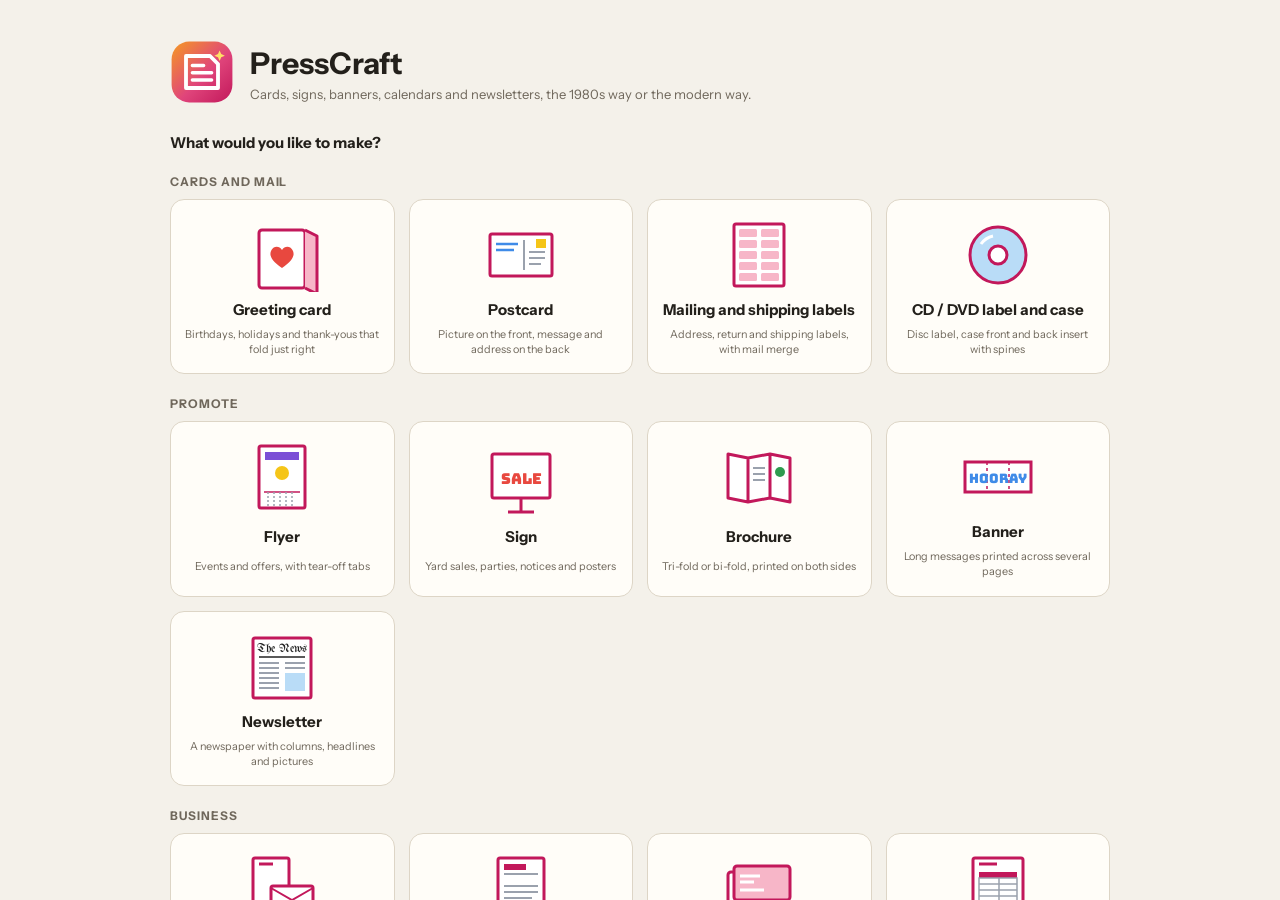
==== index.html @ 6897dd61 "Fonts: 112 bundled free fonts in groups and a More fonts browser for 1,600 more Co-Authored-By: Clau" ====
<!doctype html>
<html lang="en">
<head>
<meta charset="utf-8">
<meta name="viewport" content="width=device-width, initial-scale=1">
<title>PressCraft</title>
<link rel="stylesheet" href="fonts/fonts.css">
<link rel="stylesheet" href="css/presscraft.css">
</head>
<body>
<div class="app" id="app">
  <main class="work">
    <aside class="side left" id="left">
      <div class="tabs" role="tablist" aria-label="Side panel">
        <button class="tab" data-tab="pages" role="tab" aria-selected="true">Pages</button>
        <button class="tab" data-tab="art" role="tab">Pictures</button>
        <button class="tab" data-tab="borders" role="tab">Borders</button>
        <button class="tab" data-tab="magic" role="tab">Magic</button>
        <button class="tab" data-tab="dingbats" role="tab" title="Symbols you can colour and size like text">Dingbats</button>
      </div>
      <div class="tabbody" id="tab-pages"><div class="pages" id="pages"></div><div class="pages-tools" id="pages-tools"></div></div>
      <div class="tabbody" id="tab-art" hidden>
        <div class="libtools"><input class="input" id="art-search" type="search" placeholder="Search pictures" aria-label="Search pictures"><select class="input" id="art-cat" aria-label="Category"></select></div>
        <div class="grid" id="art-grid"></div>
        <p class="hint pad">Click a picture to put it on the page. All pictures are original PressCraft artwork.</p>
      </div>
      <div class="tabbody" id="tab-borders" hidden>
        <div class="grid borders" id="border-grid"></div>
        <p class="hint pad">Click a border to put it around the page (one border per page; click another to change it).</p>
      </div>
      <div class="tabbody" id="tab-dingbats" hidden>
        <div class="libtools"><select class="input" id="ding-cat" aria-label="Dingbat group"></select></div>
        <div class="grid ding" id="ding-grid"></div>
        <p class="hint pad">Click a symbol to put it on the page. It works like text: colour, size, gradient, shadow, outline and rotation.</p>
      </div>
      <div class="tabbody" id="tab-magic" hidden>
        <div class="magic-prev" id="magic-prev"></div>
        <div class="pad">
          <label class="field"><span>Pattern</span><select class="input" id="mg-style"></select></label>
          <label class="field"><span>Colours</span><select class="input" id="mg-pal"></select></label>
          <label class="field"><span>Mirror pieces: <b id="mg-sym-v"></b></span><input type="range" id="mg-sym" min="3" max="16" step="1" value="8"></label>
          <div class="row"><button class="btn outline" id="mg-shake" title="Make a new pattern">Shake it up</button><button class="btn primary" id="mg-add">Put on page</button></div>
          <p class="hint">Like Screen Magic: every shake makes a new pattern. Use it as a picture or a background.</p>
        </div>
      </div>
    </aside>

    <section class="desk" id="desk" aria-label="Design area">
      <div class="frame-wrap"><div class="sheet-frame" id="frame"><canvas id="c"></canvas></div><div class="cap" id="cap"></div></div>
    </section>

    <aside class="side right" id="props" aria-label="Properties"></aside>
  </main>
  <footer class="statusbar" id="status"></footer>
</div>

<!-- Start screen: what would you like to make? -->
<div class="start" id="start" hidden>
  <div class="start-in">
    <div class="start-head"><div class="start-logo" id="start-logo"></div><div><h1>PressCraft</h1><p>Cards, signs, banners, calendars and newsletters, the 1980s way or the modern way.</p></div></div>
    <h2>What would you like to make?</h2>
    <div class="kinds" id="kinds"></div>
    <div class="start-foot"><button class="btn outline" id="start-open">Open a saved project…</button><button class="btn" id="start-resume" hidden>Back to my last project</button></div>
  </div>
</div>

<!-- Set-up for a new project -->
<div class="backdrop" id="setup" hidden>
  <div class="dialog" role="dialog" aria-modal="true" aria-labelledby="setup-title">
    <h2 id="setup-title">New project</h2>
    <div class="dialog-body" id="setup-body"></div>
    <div class="dialog-actions"><button class="btn" id="setup-cancel">Back</button><button class="btn primary" id="setup-go">Create</button></div>
  </div>
</div>

<!-- Print and export -->
<div class="backdrop" id="printdlg" hidden>
  <div class="dialog wide" role="dialog" aria-modal="true" aria-labelledby="print-title">
    <h2 id="print-title">Print and export</h2>
    <div class="print-grid">
      <div class="print-prev" id="print-prev"></div>
      <div class="print-opts">
        <label class="field"><span>Print quality</span><select class="input" id="pq"></select></label>
        <p class="hint" id="pq-tip"></p>
        <label class="field"><span>Paper or media</span><select class="input" id="pm"></select></label>
        <p class="hint" id="pm-tip"></p>
        <label class="check" title="Adds a fine dither where colours change smoothly, so gradients print and save without bands. Flat colours stay exact."><input type="checkbox" id="px-smooth" checked> Smooth gradients (no colour bands)</label>
        <h3>Save as a file</h3>
        <label class="field"><span>What to save</span><select class="input" id="px-what"></select></label>
        <div class="row"><button class="btn outline px-btn" id="px-pdf" title="One PDF with every sheet">PDF</button><button class="btn outline px-btn" id="px-png" title="PNG pictures (a .zip when there are several)">PNG</button></div>
        <div class="row"><button class="btn outline px-btn" id="px-jpg" title="JPEG pictures (a .zip when there are several)">JPEG</button><button class="btn outline px-btn" id="px-svg" title="SVG vector files for drawing programs">SVG</button></div>
        <p class="hint">Pictures use the print quality above. Open them in other programs, or use <b>Bring in pictures</b> to add pictures from your computer.</p>
      </div>
    </div>
    <p class="hint" id="print-note"></p>
    <div class="dialog-actions"><button class="btn" id="print-cancel">Close</button><button class="btn primary" id="print-go">Print</button></div>
  </div>
</div>

<!-- Messages and help -->
<div class="backdrop" id="info" hidden>
  <div class="dialog wide" role="dialog" aria-modal="true" aria-labelledby="info-title">
    <h2 id="info-title"></h2>
    <div class="help" id="info-body"></div>
    <div class="dialog-actions"><button class="btn primary" id="info-close">Close</button></div>
  </div>
</div>
<div class="backdrop" id="ask" hidden>
  <div class="dialog" role="alertdialog" aria-modal="true" aria-labelledby="ask-title">
    <h2 id="ask-title"></h2><p id="ask-body"></p>
    <div class="dialog-actions"><button class="btn" id="ask-no">Cancel</button><button class="btn primary" id="ask-yes">OK</button></div>
  </div>
</div>

<div class="toast" id="toast" hidden></div>
<input type="file" id="open-input" accept=".json,.presscraft,application/json" hidden>
<input type="file" id="image-input" accept="image/*" multiple hidden>
<div id="print-area"></div>

<script src="lib/fabric.min.js"></script>
<script src="js/craft-titlebar.js"></script>
<script src="js/art.js"></script>
<script src="fonts/fonts-list.js"></script>
<script src="js/craft-fonts.js"></script>
<script src="js/core.js"></script>
<script src="js/output.js"></script>
<script src="js/ui.js"></script>
<script src="js/range-type.js"></script>
</body>
</html>
---- fonts/fonts.css ----
/* Inter 400 italic latin-ext */
@font-face {
  font-family: 'Inter';
  font-style: italic;
  font-weight: 400;
  font-display: swap;
  src: url(Inter-400-italic-latin-ext.woff2) format('woff2');
  unicode-range: U+0100-02BA, U+02BD-02C5, U+02C7-02CC, U+02CE-02D7, U+02DD-02FF, U+0304, U+0308, U+0329, U+1D00-1DBF, U+1E00-1E9F, U+1EF2-1EFF, U+2020, U+20A0-20AB, U+20AD-20C4, U+2113, U+2C60-2C7F, U+A720-A7FF;
}
/* Inter 400 italic latin */
@font-face {
  font-family: 'Inter';
  font-style: italic;
  font-weight: 400;
  font-display: swap;
  src: url(Inter-400-italic-latin.woff2) format('woff2');
  unicode-range: U+0000-00FF, U+0131, U+0152-0153, U+02BB-02BC, U+02C6, U+02DA, U+02DC, U+0304, U+0308, U+0329, U+2000-206F, U+20AC, U+2122, U+2191, U+2193, U+2212, U+2215, U+FEFF, U+FFFD;
}
/* Inter 400 normal latin-ext */
@font-face {
  font-family: 'Inter';
  font-style: normal;
  font-weight: 400;
  font-display: swap;
  src: url(Inter-400-latin-ext.woff2) format('woff2');
  unicode-range: U+0100-02BA, U+02BD-02C5, U+02C7-02CC, U+02CE-02D7, U+02DD-02FF, U+0304, U+0308, U+0329, U+1D00-1DBF, U+1E00-1E9F, U+1EF2-1EFF, U+2020, U+20A0-20AB, U+20AD-20C4, U+2113, U+2C60-2C7F, U+A720-A7FF;
}
/* Inter 400 normal latin */
@font-face {
  font-family: 'Inter';
  font-style: normal;
  font-weight: 400;
  font-display: swap;
  src: url(Inter-400-latin.woff2) format('woff2');
  unicode-range: U+0000-00FF, U+0131, U+0152-0153, U+02BB-02BC, U+02C6, U+02DA, U+02DC, U+0304, U+0308, U+0329, U+2000-206F, U+20AC, U+2122, U+2191, U+2193, U+2212, U+2215, U+FEFF, U+FFFD;
}
/* Inter 700 normal latin-ext */
@font-face {
  font-family: 'Inter';
  font-style: normal;
  font-weight: 700;
  font-display: swap;
  src: url(Inter-400-latin-ext.woff2) format('woff2');
  unicode-range: U+0100-02BA, U+02BD-02C5, U+02C7-02CC, U+02CE-02D7, U+02DD-02FF, U+0304, U+0308, U+0329, U+1D00-1DBF, U+1E00-1E9F, U+1EF2-1EFF, U+2020, U+20A0-20AB, U+20AD-20C4, U+2113, U+2C60-2C7F, U+A720-A7FF;
}
/* Inter 700 normal latin */
@font-face {
  font-family: 'Inter';
  font-style: normal;
  font-weight: 700;
  font-display: swap;
  src: url(Inter-400-latin.woff2) format('woff2');
  unicode-range: U+0000-00FF, U+0131, U+0152-0153, U+02BB-02BC, U+02C6, U+02DA, U+02DC, U+0304, U+0308, U+0329, U+2000-206F, U+20AC, U+2122, U+2191, U+2193, U+2212, U+2215, U+FEFF, U+FFFD;
}
/* Roboto 400 italic latin-ext */
@font-face {
  font-family: 'Roboto';
  font-style: italic;
  font-weight: 400;
  font-stretch: 100%;
  font-display: swap;
  src: url(Roboto-400-italic-latin-ext.woff2) format('woff2');
  unicode-range: U+0100-02BA, U+02BD-02C5, U+02C7-02CC, U+02CE-02D7, U+02DD-02FF, U+0304, U+0308, U+0329, U+1D00-1DBF, U+1E00-1E9F, U+1EF2-1EFF, U+2020, U+20A0-20AB, U+20AD-20C4, U+2113, U+2C60-2C7F, U+A720-A7FF;
}
/* Roboto 400 italic latin */
@font-face {
  font-family: 'Roboto';
  font-style: italic;
  font-weight: 400;
  font-stretch: 100%;
  font-display: swap;
  src: url(Roboto-400-italic-latin.woff2) format('woff2');
  unicode-range: U+0000-00FF, U+0131, U+0152-0153, U+02BB-02BC, U+02C6, U+02DA, U+02DC, U+0304, U+0308, U+0329, U+2000-206F, U+20AC, U+2122, U+2191, U+2193, U+2212, U+2215, U+FEFF, U+FFFD;
}
/* Roboto 400 normal latin-ext */
@font-face {
  font-family: 'Roboto';
  font-style: normal;
  font-weight: 400;
  font-stretch: 100%;
  font-display: swap;
  src: url(Roboto-400-latin-ext.woff2) format('woff2');
  unicode-range: U+0100-02BA, U+02BD-02C5, U+02C7-02CC, U+02CE-02D7, U+02DD-02FF, U+0304, U+0308, U+0329, U+1D00-1DBF, U+1E00-1E9F, U+1EF2-1EFF, U+2020, U+20A0-20AB, U+20AD-20C4, U+2113, U+2C60-2C7F, U+A720-A7FF;
}
/* Roboto 400 normal latin */
@font-face {
  font-family: 'Roboto';
  font-style: normal;
  font-weight: 400;
  font-stretch: 100%;
  font-display: swap;
  src: url(Roboto-400-latin.woff2) format('woff2');
  unicode-range: U+0000-00FF, U+0131, U+0152-0153, U+02BB-02BC, U+02C6, U+02DA, U+02DC, U+0304, U+0308, U+0329, U+2000-206F, U+20AC, U+2122, U+2191, U+2193, U+2212, U+2215, U+FEFF, U+FFFD;
}
/* Roboto 700 normal latin-ext */
@font-face {
  font-family: 'Roboto';
  font-style: normal;
  font-weight: 700;
  font-stretch: 100%;
  font-display: swap;
  src: url(Roboto-400-latin-ext.woff2) format('woff2');
  unicode-range: U+0100-02BA, U+02BD-02C5, U+02C7-02CC, U+02CE-02D7, U+02DD-02FF, U+0304, U+0308, U+0329, U+1D00-1DBF, U+1E00-1E9F, U+1EF2-1EFF, U+2020, U+20A0-20AB, U+20AD-20C4, U+2113, U+2C60-2C7F, U+A720-A7FF;
}
/* Roboto 700 normal latin */
@font-face {
  font-family: 'Roboto';
  font-style: normal;
  font-weight: 700;
  font-stretch: 100%;
  font-display: swap;
  src: url(Roboto-400-latin.woff2) format('woff2');
  unicode-range: U+0000-00FF, U+0131, U+0152-0153, U+02BB-02BC, U+02C6, U+02DA, U+02DC, U+0304, U+0308, U+0329, U+2000-206F, U+20AC, U+2122, U+2191, U+2193, U+2212, U+2215, U+FEFF, U+FFFD;
}
/* Open Sans 400 italic latin-ext */
@font-face {
  font-family: 'Open Sans';
  font-style: italic;
  font-weight: 400;
  font-stretch: 100%;
  font-display: swap;
  src: url(OpenSans-400-italic-latin-ext.woff2) format('woff2');
  unicode-range: U+0100-02BA, U+02BD-02C5, U+02C7-02CC, U+02CE-02D7, U+02DD-02FF, U+0304, U+0308, U+0329, U+1D00-1DBF, U+1E00-1E9F, U+1EF2-1EFF, U+2020, U+20A0-20AB, U+20AD-20C4, U+2113, U+2C60-2C7F, U+A720-A7FF;
}
/* Open Sans 400 italic latin */
@font-face {
  font-family: 'Open Sans';
  font-style: italic;
  font-weight: 400;
  font-stretch: 100%;
  font-display: swap;
  src: url(OpenSans-400-italic-latin.woff2) format('woff2');
  unicode-range: U+0000-00FF, U+0131, U+0152-0153, U+02BB-02BC, U+02C6, U+02DA, U+02DC, U+0304, U+0308, U+0329, U+2000-206F, U+20AC, U+2122, U+2191, U+2193, U+2212, U+2215, U+FEFF, U+FFFD;
}
/* Open Sans 400 normal latin-ext */
@font-face {
  font-family: 'Open Sans';
  font-style: normal;
  font-weight: 400;
  font-stretch: 100%;
  font-display: swap;
  src: url(OpenSans-400-latin-ext.woff2) format('woff2');
  unicode-range: U+0100-02BA, U+02BD-02C5, U+02C7-02CC, U+02CE-02D7, U+02DD-02FF, U+0304, U+0308, U+0329, U+1D00-1DBF, U+1E00-1E9F, U+1EF2-1EFF, U+2020, U+20A0-20AB, U+20AD-20C4, U+2113, U+2C60-2C7F, U+A720-A7FF;
}
/* Open Sans 400 normal latin */
@font-face {
  font-family: 'Open Sans';
  font-style: normal;
  font-weight: 400;
  font-stretch: 100%;
  font-display: swap;
  src: url(OpenSans-400-latin.woff2) format('woff2');
  unicode-range: U+0000-00FF, U+0131, U+0152-0153, U+02BB-02BC, U+02C6, U+02DA, U+02DC, U+0304, U+0308, U+0329, U+2000-206F, U+20AC, U+2122, U+2191, U+2193, U+2212, U+2215, U+FEFF, U+FFFD;
}
/* Open Sans 700 normal latin-ext */
@font-face {
  font-family: 'Open Sans';
  font-style: normal;
  font-weight: 700;
  font-stretch: 100%;
  font-display: swap;
  src: url(OpenSans-400-latin-ext.woff2) format('woff2');
  unicode-range: U+0100-02BA, U+02BD-02C5, U+02C7-02CC, U+02CE-02D7, U+02DD-02FF, U+0304, U+0308, U+0329, U+1D00-1DBF, U+1E00-1E9F, U+1EF2-1EFF, U+2020, U+20A0-20AB, U+20AD-20C4, U+2113, U+2C60-2C7F, U+A720-A7FF;
}
/* Open Sans 700 normal latin */
@font-face {
  font-family: 'Open Sans';
  font-style: normal;
  font-weight: 700;
  font-stretch: 100%;
  font-display: swap;
  src: url(OpenSans-400-latin.woff2) format('woff2');
  unicode-range: U+0000-00FF, U+0131, U+0152-0153, U+02BB-02BC, U+02C6, U+02DA, U+02DC, U+0304, U+0308, U+0329, U+2000-206F, U+20AC, U+2122, U+2191, U+2193, U+2212, U+2215, U+FEFF, U+FFFD;
}
/* Montserrat 400 italic latin-ext */
@font-face {
  font-family: 'Montserrat';
  font-style: italic;
  font-weight: 400;
  font-display: swap;
  src: url(Montserrat-400-italic-latin-ext.woff2) format('woff2');
  unicode-range: U+0100-02BA, U+02BD-02C5, U+02C7-02CC, U+02CE-02D7, U+02DD-02FF, U+0304, U+0308, U+0329, U+1D00-1DBF, U+1E00-1E9F, U+1EF2-1EFF, U+2020, U+20A0-20AB, U+20AD-20C4, U+2113, U+2C60-2C7F, U+A720-A7FF;
}
/* Montserrat 400 italic latin */
@font-face {
  font-family: 'Montserrat';
  font-style: italic;
  font-weight: 400;
  font-display: swap;
  src: url(Montserrat-400-italic-latin.woff2) format('woff2');
  unicode-range: U+0000-00FF, U+0131, U+0152-0153, U+02BB-02BC, U+02C6, U+02DA, U+02DC, U+0304, U+0308, U+0329, U+2000-206F, U+20AC, U+2122, U+2191, U+2193, U+2212, U+2215, U+FEFF, U+FFFD;
}
/* Montserrat 400 normal latin-ext */
@font-face {
  font-family: 'Montserrat';
  font-style: normal;
  font-weight: 400;
  font-display: swap;
  src: url(Montserrat-400-latin-ext.woff2) format('woff2');
  unicode-range: U+0100-02BA, U+02BD-02C5, U+02C7-02CC, U+02CE-02D7, U+02DD-02FF, U+0304, U+0308, U+0329, U+1D00-1DBF, U+1E00-1E9F, U+1EF2-1EFF, U+2020, U+20A0-20AB, U+20AD-20C4, U+2113, U+2C60-2C7F, U+A720-A7FF;
}
/* Montserrat 400 normal latin */
@font-face {
  font-family: 'Montserrat';
  font-style: normal;
  font-weight: 400;
  font-display: swap;
  src: url(Montserrat-400-latin.woff2) format('woff2');
  unicode-range: U+0000-00FF, U+0131, U+0152-0153, U+02BB-02BC, U+02C6, U+02DA, U+02DC, U+0304, U+0308, U+0329, U+2000-206F, U+20AC, U+2122, U+2191, U+2193, U+2212, U+2215, U+FEFF, U+FFFD;
}
/* Montserrat 700 normal latin-ext */
@font-face {
  font-family: 'Montserrat';
  font-style: normal;
  font-weight: 700;
  font-display: swap;
  src: url(Montserrat-400-latin-ext.woff2) format('woff2');
  unicode-range: U+0100-02BA, U+02BD-02C5, U+02C7-02CC, U+02CE-02D7, U+02DD-02FF, U+0304, U+0308, U+0329, U+1D00-1DBF, U+1E00-1E9F, U+1EF2-1EFF, U+2020, U+20A0-20AB, U+20AD-20C4, U+2113, U+2C60-2C7F, U+A720-A7FF;
}
/* Montserrat 700 normal latin */
@font-face {
  font-family: 'Montserrat';
  font-style: normal;
  font-weight: 700;
  font-display: swap;
  src: url(Montserrat-400-latin.woff2) format('woff2');
  unicode-range: U+0000-00FF, U+0131, U+0152-0153, U+02BB-02BC, U+02C6, U+02DA, U+02DC, U+0304, U+0308, U+0329, U+2000-206F, U+20AC, U+2122, U+2191, U+2193, U+2212, U+2215, U+FEFF, U+FFFD;
}
/* Lato 400 italic latin-ext */
@font-face {
  font-family: 'Lato';
  font-style: italic;
  font-weight: 400;
  font-display: swap;
  src: url(Lato-400-italic-latin-ext.woff2) format('woff2');
  unicode-range: U+0100-02BA, U+02BD-02C5, U+02C7-02CC, U+02CE-02D7, U+02DD-02FF, U+0304, U+0308, U+0329, U+1D00-1DBF, U+1E00-1E9F, U+1EF2-1EFF, U+2020, U+20A0-20AB, U+20AD-20C4, U+2113, U+2C60-2C7F, U+A720-A7FF;
}
/* Lato 400 italic latin */
@font-face {
  font-family: 'Lato';
  font-style: italic;
  font-weight: 400;
  font-display: swap;
  src: url(Lato-400-italic-latin.woff2) format('woff2');
  unicode-range: U+0000-00FF, U+0131, U+0152-0153, U+02BB-02BC, U+02C6, U+02DA, U+02DC, U+0304, U+0308, U+0329, U+2000-206F, U+20AC, U+2122, U+2191, U+2193, U+2212, U+2215, U+FEFF, U+FFFD;
}
/* Lato 400 normal latin-ext */
@font-face {
  font-family: 'Lato';
  font-style: normal;
  font-weight: 400;
  font-display: swap;
  src: url(Lato-400-latin-ext.woff2) format('woff2');
  unicode-range: U+0100-02BA, U+02BD-02C5, U+02C7-02CC, U+02CE-02D7, U+02DD-02FF, U+0304, U+0308, U+0329, U+1D00-1DBF, U+1E00-1E9F, U+1EF2-1EFF, U+2020, U+20A0-20AB, U+20AD-20C4, U+2113, U+2C60-2C7F, U+A720-A7FF;
}
/* Lato 400 normal latin */
@font-face {
  font-family: 'Lato';
  font-style: normal;
  font-weight: 400;
  font-display: swap;
  src: url(Lato-400-latin.woff2) format('woff2');
  unicode-range: U+0000-00FF, U+0131, U+0152-0153, U+02BB-02BC, U+02C6, U+02DA, U+02DC, U+0304, U+0308, U+0329, U+2000-206F, U+20AC, U+2122, U+2191, U+2193, U+2212, U+2215, U+FEFF, U+FFFD;
}
/* Lato 700 normal latin-ext */
@font-face {
  font-family: 'Lato';
  font-style: normal;
  font-weight: 700;
  font-display: swap;
  src: url(Lato-700-latin-ext.woff2) format('woff2');
  unicode-range: U+0100-02BA, U+02BD-02C5, U+02C7-02CC, U+02CE-02D7, U+02DD-02FF, U+0304, U+0308, U+0329, U+1D00-1DBF, U+1E00-1E9F, U+1EF2-1EFF, U+2020, U+20A0-20AB, U+20AD-20C4, U+2113, U+2C60-2C7F, U+A720-A7FF;
}
/* Lato 700 normal latin */
@font-face {
  font-family: 'Lato';
  font-style: normal;
  font-weight: 700;
  font-display: swap;
  src: url(Lato-700-latin.woff2) format('woff2');
  unicode-range: U+0000-00FF, U+0131, U+0152-0153, U+02BB-02BC, U+02C6, U+02DA, U+02DC, U+0304, U+0308, U+0329, U+2000-206F, U+20AC, U+2122, U+2191, U+2193, U+2212, U+2215, U+FEFF, U+FFFD;
}
/* Poppins 400 italic latin-ext */
@font-face {
  font-family: 'Poppins';
  font-style: italic;
  font-weight: 400;
  font-display: swap;
  src: url(Poppins-400-italic-latin-ext.woff2) format('woff2');
  unicode-range: U+0100-02BA, U+02BD-02C5, U+02C7-02CC, U+02CE-02D7, U+02DD-02FF, U+0304, U+0308, U+0329, U+1D00-1DBF, U+1E00-1E9F, U+1EF2-1EFF, U+2020, U+20A0-20AB, U+20AD-20C4, U+2113, U+2C60-2C7F, U+A720-A7FF;
}
/* Poppins 400 italic latin */
@font-face {
  font-family: 'Poppins';
  font-style: italic;
  font-weight: 400;
  font-display: swap;
  src: url(Poppins-400-italic-latin.woff2) format('woff2');
  unicode-range: U+0000-00FF, U+0131, U+0152-0153, U+02BB-02BC, U+02C6, U+02DA, U+02DC, U+0304, U+0308, U+0329, U+2000-206F, U+20AC, U+2122, U+2191, U+2193, U+2212, U+2215, U+FEFF, U+FFFD;
}
/* Poppins 400 normal latin-ext */
@font-face {
  font-family: 'Poppins';
  font-style: normal;
  font-weight: 400;
  font-display: swap;
  src: url(Poppins-400-latin-ext.woff2) format('woff2');
  unicode-range: U+0100-02BA, U+02BD-02C5, U+02C7-02CC, U+02CE-02D7, U+02DD-02FF, U+0304, U+0308, U+0329, U+1D00-1DBF, U+1E00-1E9F, U+1EF2-1EFF, U+2020, U+20A0-20AB, U+20AD-20C4, U+2113, U+2C60-2C7F, U+A720-A7FF;
}
/* Poppins 400 normal latin */
@font-face {
  font-family: 'Poppins';
  font-style: normal;
  font-weight: 400;
  font-display: swap;
  src: url(Poppins-400-latin.woff2) format('woff2');
  unicode-range: U+0000-00FF, U+0131, U+0152-0153, U+02BB-02BC, U+02C6, U+02DA, U+02DC, U+0304, U+0308, U+0329, U+2000-206F, U+20AC, U+2122, U+2191, U+2193, U+2212, U+2215, U+FEFF, U+FFFD;
}
/* Poppins 700 normal latin-ext */
@font-face {
  font-family: 'Poppins';
  font-style: normal;
  font-weight: 700;
  font-display: swap;
  src: url(Poppins-700-latin-ext.woff2) format('woff2');
  unicode-range: U+0100-02BA, U+02BD-02C5, U+02C7-02CC, U+02CE-02D7, U+02DD-02FF, U+0304, U+0308, U+0329, U+1D00-1DBF, U+1E00-1E9F, U+1EF2-1EFF, U+2020, U+20A0-20AB, U+20AD-20C4, U+2113, U+2C60-2C7F, U+A720-A7FF;
}
/* Poppins 700 normal latin */
@font-face {
  font-family: 'Poppins';
  font-style: normal;
  font-weight: 700;
  font-display: swap;
  src: url(Poppins-700-latin.woff2) format('woff2');
  unicode-range: U+0000-00FF, U+0131, U+0152-0153, U+02BB-02BC, U+02C6, U+02DA, U+02DC, U+0304, U+0308, U+0329, U+2000-206F, U+20AC, U+2122, U+2191, U+2193, U+2212, U+2215, U+FEFF, U+FFFD;
}
/* Nunito 400 italic latin-ext */
@font-face {
  font-family: 'Nunito';
  font-style: italic;
  font-weight: 400;
  font-display: swap;
  src: url(Nunito-400-italic-latin-ext.woff2) format('woff2');
  unicode-range: U+0100-02BA, U+02BD-02C5, U+02C7-02CC, U+02CE-02D7, U+02DD-02FF, U+0304, U+0308, U+0329, U+1D00-1DBF, U+1E00-1E9F, U+1EF2-1EFF, U+2020, U+20A0-20AB, U+20AD-20C4, U+2113, U+2C60-2C7F, U+A720-A7FF;
}
/* Nunito 400 italic latin */
@font-face {
  font-family: 'Nunito';
  font-style: italic;
  font-weight: 400;
  font-display: swap;
  src: url(Nunito-400-italic-latin.woff2) format('woff2');
  unicode-range: U+0000-00FF, U+0131, U+0152-0153, U+02BB-02BC, U+02C6, U+02DA, U+02DC, U+0304, U+0308, U+0329, U+2000-206F, U+20AC, U+2122, U+2191, U+2193, U+2212, U+2215, U+FEFF, U+FFFD;
}
/* Nunito 400 normal latin-ext */
@font-face {
  font-family: 'Nunito';
  font-style: normal;
  font-weight: 400;
  font-display: swap;
  src: url(Nunito-400-latin-ext.woff2) format('woff2');
  unicode-range: U+0100-02BA, U+02BD-02C5, U+02C7-02CC, U+02CE-02D7, U+02DD-02FF, U+0304, U+0308, U+0329, U+1D00-1DBF, U+1E00-1E9F, U+1EF2-1EFF, U+2020, U+20A0-20AB, U+20AD-20C4, U+2113, U+2C60-2C7F, U+A720-A7FF;
}
/* Nunito 400 normal latin */
@font-face {
  font-family: 'Nunito';
  font-style: normal;
  font-weight: 400;
  font-display: swap;
  src: url(Nunito-400-latin.woff2) format('woff2');
  unicode-range: U+0000-00FF, U+0131, U+0152-0153, U+02BB-02BC, U+02C6, U+02DA, U+02DC, U+0304, U+0308, U+0329, U+2000-206F, U+20AC, U+2122, U+2191, U+2193, U+2212, U+2215, U+FEFF, U+FFFD;
}
/* Nunito 700 normal latin-ext */
@font-face {
  font-family: 'Nunito';
  font-style: normal;
  font-weight: 700;
  font-display: swap;
  src: url(Nunito-400-latin-ext.woff2) format('woff2');
  unicode-range: U+0100-02BA, U+02BD-02C5, U+02C7-02CC, U+02CE-02D7, U+02DD-02FF, U+0304, U+0308, U+0329, U+1D00-1DBF, U+1E00-1E9F, U+1EF2-1EFF, U+2020, U+20A0-20AB, U+20AD-20C4, U+2113, U+2C60-2C7F, U+A720-A7FF;
}
/* Nunito 700 normal latin */
@font-face {
  font-family: 'Nunito';
  font-style: normal;
  font-weight: 700;
  font-display: swap;
  src: url(Nunito-400-latin.woff2) format('woff2');
  unicode-range: U+0000-00FF, U+0131, U+0152-0153, U+02BB-02BC, U+02C6, U+02DA, U+02DC, U+0304, U+0308, U+0329, U+2000-206F, U+20AC, U+2122, U+2191, U+2193, U+2212, U+2215, U+FEFF, U+FFFD;
}
/* Raleway 400 italic latin-ext */
@font-face {
  font-family: 'Raleway';
  font-style: italic;
  font-weight: 400;
  font-display: swap;
  src: url(Raleway-400-italic-latin-ext.woff2) format('woff2');
  unicode-range: U+0100-02BA, U+02BD-02C5, U+02C7-02CC, U+02CE-02D7, U+02DD-02FF, U+0304, U+0308, U+0329, U+1D00-1DBF, U+1E00-1E9F, U+1EF2-1EFF, U+2020, U+20A0-20AB, U+20AD-20C4, U+2113, U+2C60-2C7F, U+A720-A7FF;
}
/* Raleway 400 italic latin */
@font-face {
  font-family: 'Raleway';
  font-style: italic;
  font-weight: 400;
  font-display: swap;
  src: url(Raleway-400-italic-latin.woff2) format('woff2');
  unicode-range: U+0000-00FF, U+0131, U+0152-0153, U+02BB-02BC, U+02C6, U+02DA, U+02DC, U+0304, U+0308, U+0329, U+2000-206F, U+20AC, U+2122, U+2191, U+2193, U+2212, U+2215, U+FEFF, U+FFFD;
}
/* Raleway 400 normal latin-ext */
@font-face {
  font-family: 'Raleway';
  font-style: normal;
  font-weight: 400;
  font-display: swap;
  src: url(Raleway-400-latin-ext.woff2) format('woff2');
  unicode-range: U+0100-02BA, U+02BD-02C5, U+02C7-02CC, U+02CE-02D7, U+02DD-02FF, U+0304, U+0308, U+0329, U+1D00-1DBF, U+1E00-1E9F, U+1EF2-1EFF, U+2020, U+20A0-20AB, U+20AD-20C4, U+2113, U+2C60-2C7F, U+A720-A7FF;
}
/* Raleway 400 normal latin */
@font-face {
  font-family: 'Raleway';
  font-style: normal;
  font-weight: 400;
  font-display: swap;
  src: url(Raleway-400-latin.woff2) format('woff2');
  unicode-range: U+0000-00FF, U+0131, U+0152-0153, U+02BB-02BC, U+02C6, U+02DA, U+02DC, U+0304, U+0308, U+0329, U+2000-206F, U+20AC, U+2122, U+2191, U+2193, U+2212, U+2215, U+FEFF, U+FFFD;
}
/* Raleway 700 normal latin-ext */
@font-face {
  font-family: 'Raleway';
  font-style: normal;
  font-weight: 700;
  font-display: swap;
  src: url(Raleway-400-latin-ext.woff2) format('woff2');
  unicode-range: U+0100-02BA, U+02BD-02C5, U+02C7-02CC, U+02CE-02D7, U+02DD-02FF, U+0304, U+0308, U+0329, U+1D00-1DBF, U+1E00-1E9F, U+1EF2-1EFF, U+2020, U+20A0-20AB, U+20AD-20C4, U+2113, U+2C60-2C7F, U+A720-A7FF;
}
/* Raleway 700 normal latin */
@font-face {
  font-family: 'Raleway';
  font-style: normal;
  font-weight: 700;
  font-display: swap;
  src: url(Raleway-400-latin.woff2) format('woff2');
  unicode-range: U+0000-00FF, U+0131, U+0152-0153, U+02BB-02BC, U+02C6, U+02DA, U+02DC, U+0304, U+0308, U+0329, U+2000-206F, U+20AC, U+2122, U+2191, U+2193, U+2212, U+2215, U+FEFF, U+FFFD;
}
/* Work Sans 400 italic latin-ext */
@font-face {
  font-family: 'Work Sans';
  font-style: italic;
  font-weight: 400;
  font-display: swap;
  src: url(WorkSans-400-italic-latin-ext.woff2) format('woff2');
  unicode-range: U+0100-02BA, U+02BD-02C5, U+02C7-02CC, U+02CE-02D7, U+02DD-02FF, U+0304, U+0308, U+0329, U+1D00-1DBF, U+1E00-1E9F, U+1EF2-1EFF, U+2020, U+20A0-20AB, U+20AD-20C4, U+2113, U+2C60-2C7F, U+A720-A7FF;
}
/* Work Sans 400 italic latin */
@font-face {
  font-family: 'Work Sans';
  font-style: italic;
  font-weight: 400;
  font-display: swap;
  src: url(WorkSans-400-italic-latin.woff2) format('woff2');
  unicode-range: U+0000-00FF, U+0131, U+0152-0153, U+02BB-02BC, U+02C6, U+02DA, U+02DC, U+0304, U+0308, U+0329, U+2000-206F, U+20AC, U+2122, U+2191, U+2193, U+2212, U+2215, U+FEFF, U+FFFD;
}
/* Work Sans 400 normal latin-ext */
@font-face {
  font-family: 'Work Sans';
  font-style: normal;
  font-weight: 400;
  font-display: swap;
  src: url(WorkSans-400-latin-ext.woff2) format('woff2');
  unicode-range: U+0100-02BA, U+02BD-02C5, U+02C7-02CC, U+02CE-02D7, U+02DD-02FF, U+0304, U+0308, U+0329, U+1D00-1DBF, U+1E00-1E9F, U+1EF2-1EFF, U+2020, U+20A0-20AB, U+20AD-20C4, U+2113, U+2C60-2C7F, U+A720-A7FF;
}
/* Work Sans 400 normal latin */
@font-face {
  font-family: 'Work Sans';
  font-style: normal;
  font-weight: 400;
  font-display: swap;
  src: url(WorkSans-400-latin.woff2) format('woff2');
  unicode-range: U+0000-00FF, U+0131, U+0152-0153, U+02BB-02BC, U+02C6, U+02DA, U+02DC, U+0304, U+0308, U+0329, U+2000-206F, U+20AC, U+2122, U+2191, U+2193, U+2212, U+2215, U+FEFF, U+FFFD;
}
/* Work Sans 700 normal latin-ext */
@font-face {
  font-family: 'Work Sans';
  font-style: normal;
  font-weight: 700;
  font-display: swap;
  src: url(WorkSans-400-latin-ext.woff2) format('woff2');
  unicode-range: U+0100-02BA, U+02BD-02C5, U+02C7-02CC, U+02CE-02D7, U+02DD-02FF, U+0304, U+0308, U+0329, U+1D00-1DBF, U+1E00-1E9F, U+1EF2-1EFF, U+2020, U+20A0-20AB, U+20AD-20C4, U+2113, U+2C60-2C7F, U+A720-A7FF;
}
/* Work Sans 700 normal latin */
@font-face {
  font-family: 'Work Sans';
  font-style: normal;
  font-weight: 700;
  font-display: swap;
  src: url(WorkSans-400-latin.woff2) format('woff2');
  unicode-range: U+0000-00FF, U+0131, U+0152-0153, U+02BB-02BC, U+02C6, U+02DA, U+02DC, U+0304, U+0308, U+0329, U+2000-206F, U+20AC, U+2122, U+2191, U+2193, U+2212, U+2215, U+FEFF, U+FFFD;
}
/* Source Sans 3 400 italic latin-ext */
@font-face {
  font-family: 'Source Sans 3';
  font-style: italic;
  font-weight: 400;
  font-display: swap;
  src: url(SourceSans3-400-italic-latin-ext.woff2) format('woff2');
  unicode-range: U+0100-02BA, U+02BD-02C5, U+02C7-02CC, U+02CE-02D7, U+02DD-02FF, U+0304, U+0308, U+0329, U+1D00-1DBF, U+1E00-1E9F, U+1EF2-1EFF, U+2020, U+20A0-20AB, U+20AD-20C4, U+2113, U+2C60-2C7F, U+A720-A7FF;
}
/* Source Sans 3 400 italic latin */
@font-face {
  font-family: 'Source Sans 3';
  font-style: italic;
  font-weight: 400;
  font-display: swap;
  src: url(SourceSans3-400-italic-latin.woff2) format('woff2');
  unicode-range: U+0000-00FF, U+0131, U+0152-0153, U+02BB-02BC, U+02C6, U+02DA, U+02DC, U+0304, U+0308, U+0329, U+2000-206F, U+20AC, U+2122, U+2191, U+2193, U+2212, U+2215, U+FEFF, U+FFFD;
}
/* Source Sans 3 400 normal latin-ext */
@font-face {
  font-family: 'Source Sans 3';
  font-style: normal;
  font-weight: 400;
  font-display: swap;
  src: url(SourceSans3-400-latin-ext.woff2) format('woff2');
  unicode-range: U+0100-02BA, U+02BD-02C5, U+02C7-02CC, U+02CE-02D7, U+02DD-02FF, U+0304, U+0308, U+0329, U+1D00-1DBF, U+1E00-1E9F, U+1EF2-1EFF, U+2020, U+20A0-20AB, U+20AD-20C4, U+2113, U+2C60-2C7F, U+A720-A7FF;
}
/* Source Sans 3 400 normal latin */
@font-face {
  font-family: 'Source Sans 3';
  font-style: normal;
  font-weight: 400;
  font-display: swap;
  src: url(SourceSans3-400-latin.woff2) format('woff2');
  unicode-range: U+0000-00FF, U+0131, U+0152-0153, U+02BB-02BC, U+02C6, U+02DA, U+02DC, U+0304, U+0308, U+0329, U+2000-206F, U+20AC, U+2122, U+2191, U+2193, U+2212, U+2215, U+FEFF, U+FFFD;
}
/* Source Sans 3 700 normal latin-ext */
@font-face {
  font-family: 'Source Sans 3';
  font-style: normal;
  font-weight: 700;
  font-display: swap;
  src: url(SourceSans3-400-latin-ext.woff2) format('woff2');
  unicode-range: U+0100-02BA, U+02BD-02C5, U+02C7-02CC, U+02CE-02D7, U+02DD-02FF, U+0304, U+0308, U+0329, U+1D00-1DBF, U+1E00-1E9F, U+1EF2-1EFF, U+2020, U+20A0-20AB, U+20AD-20C4, U+2113, U+2C60-2C7F, U+A720-A7FF;
}
/* Source Sans 3 700 normal latin */
@font-face {
  font-family: 'Source Sans 3';
  font-style: normal;
  font-weight: 700;
  font-display: swap;
  src: url(SourceSans3-400-latin.woff2) format('woff2');
  unicode-range: U+0000-00FF, U+0131, U+0152-0153, U+02BB-02BC, U+02C6, U+02DA, U+02DC, U+0304, U+0308, U+0329, U+2000-206F, U+20AC, U+2122, U+2191, U+2193, U+2212, U+2215, U+FEFF, U+FFFD;
}
/* Barlow 400 italic latin-ext */
@font-face {
  font-family: 'Barlow';
  font-style: italic;
  font-weight: 400;
  font-display: swap;
  src: url(Barlow-400-italic-latin-ext.woff2) format('woff2');
  unicode-range: U+0100-02BA, U+02BD-02C5, U+02C7-02CC, U+02CE-02D7, U+02DD-02FF, U+0304, U+0308, U+0329, U+1D00-1DBF, U+1E00-1E9F, U+1EF2-1EFF, U+2020, U+20A0-20AB, U+20AD-20C4, U+2113, U+2C60-2C7F, U+A720-A7FF;
}
/* Barlow 400 italic latin */
@font-face {
  font-family: 'Barlow';
  font-style: italic;
  font-weight: 400;
  font-display: swap;
  src: url(Barlow-400-italic-latin.woff2) format('woff2');
  unicode-range: U+0000-00FF, U+0131, U+0152-0153, U+02BB-02BC, U+02C6, U+02DA, U+02DC, U+0304, U+0308, U+0329, U+2000-206F, U+20AC, U+2122, U+2191, U+2193, U+2212, U+2215, U+FEFF, U+FFFD;
}
/* Barlow 400 normal latin-ext */
@font-face {
  font-family: 'Barlow';
  font-style: normal;
  font-weight: 400;
  font-display: swap;
  src: url(Barlow-400-latin-ext.woff2) format('woff2');
  unicode-range: U+0100-02BA, U+02BD-02C5, U+02C7-02CC, U+02CE-02D7, U+02DD-02FF, U+0304, U+0308, U+0329, U+1D00-1DBF, U+1E00-1E9F, U+1EF2-1EFF, U+2020, U+20A0-20AB, U+20AD-20C4, U+2113, U+2C60-2C7F, U+A720-A7FF;
}
/* Barlow 400 normal latin */
@font-face {
  font-family: 'Barlow';
  font-style: normal;
  font-weight: 400;
  font-display: swap;
  src: url(Barlow-400-latin.woff2) format('woff2');
  unicode-range: U+0000-00FF, U+0131, U+0152-0153, U+02BB-02BC, U+02C6, U+02DA, U+02DC, U+0304, U+0308, U+0329, U+2000-206F, U+20AC, U+2122, U+2191, U+2193, U+2212, U+2215, U+FEFF, U+FFFD;
}
/* Barlow 700 normal latin-ext */
@font-face {
  font-family: 'Barlow';
  font-style: normal;
  font-weight: 700;
  font-display: swap;
  src: url(Barlow-700-latin-ext.woff2) format('woff2');
  unicode-range: U+0100-02BA, U+02BD-02C5, U+02C7-02CC, U+02CE-02D7, U+02DD-02FF, U+0304, U+0308, U+0329, U+1D00-1DBF, U+1E00-1E9F, U+1EF2-1EFF, U+2020, U+20A0-20AB, U+20AD-20C4, U+2113, U+2C60-2C7F, U+A720-A7FF;
}
/* Barlow 700 normal latin */
@font-face {
  font-family: 'Barlow';
  font-style: normal;
  font-weight: 700;
  font-display: swap;
  src: url(Barlow-700-latin.woff2) format('woff2');
  unicode-range: U+0000-00FF, U+0131, U+0152-0153, U+02BB-02BC, U+02C6, U+02DA, U+02DC, U+0304, U+0308, U+0329, U+2000-206F, U+20AC, U+2122, U+2191, U+2193, U+2212, U+2215, U+FEFF, U+FFFD;
}
/* Barlow Condensed 400 italic latin-ext */
@font-face {
  font-family: 'Barlow Condensed';
  font-style: italic;
  font-weight: 400;
  font-display: swap;
  src: url(BarlowCondensed-400-italic-latin-ext.woff2) format('woff2');
  unicode-range: U+0100-02BA, U+02BD-02C5, U+02C7-02CC, U+02CE-02D7, U+02DD-02FF, U+0304, U+0308, U+0329, U+1D00-1DBF, U+1E00-1E9F, U+1EF2-1EFF, U+2020, U+20A0-20AB, U+20AD-20C4, U+2113, U+2C60-2C7F, U+A720-A7FF;
}
/* Barlow Condensed 400 italic latin */
@font-face {
  font-family: 'Barlow Condensed';
  font-style: italic;
  font-weight: 400;
  font-display: swap;
  src: url(BarlowCondensed-400-italic-latin.woff2) format('woff2');
  unicode-range: U+0000-00FF, U+0131, U+0152-0153, U+02BB-02BC, U+02C6, U+02DA, U+02DC, U+0304, U+0308, U+0329, U+2000-206F, U+20AC, U+2122, U+2191, U+2193, U+2212, U+2215, U+FEFF, U+FFFD;
}
/* Barlow Condensed 400 normal latin-ext */
@font-face {
  font-family: 'Barlow Condensed';
  font-style: normal;
  font-weight: 400;
  font-display: swap;
  src: url(BarlowCondensed-400-latin-ext.woff2) format('woff2');
  unicode-range: U+0100-02BA, U+02BD-02C5, U+02C7-02CC, U+02CE-02D7, U+02DD-02FF, U+0304, U+0308, U+0329, U+1D00-1DBF, U+1E00-1E9F, U+1EF2-1EFF, U+2020, U+20A0-20AB, U+20AD-20C4, U+2113, U+2C60-2C7F, U+A720-A7FF;
}
/* Barlow Condensed 400 normal latin */
@font-face {
  font-family: 'Barlow Condensed';
  font-style: normal;
  font-weight: 400;
  font-display: swap;
  src: url(BarlowCondensed-400-latin.woff2) format('woff2');
  unicode-range: U+0000-00FF, U+0131, U+0152-0153, U+02BB-02BC, U+02C6, U+02DA, U+02DC, U+0304, U+0308, U+0329, U+2000-206F, U+20AC, U+2122, U+2191, U+2193, U+2212, U+2215, U+FEFF, U+FFFD;
}
/* Barlow Condensed 700 normal latin-ext */
@font-face {
  font-family: 'Barlow Condensed';
  font-style: normal;
  font-weight: 700;
  font-display: swap;
  src: url(BarlowCondensed-700-latin-ext.woff2) format('woff2');
  unicode-range: U+0100-02BA, U+02BD-02C5, U+02C7-02CC, U+02CE-02D7, U+02DD-02FF, U+0304, U+0308, U+0329, U+1D00-1DBF, U+1E00-1E9F, U+1EF2-1EFF, U+2020, U+20A0-20AB, U+20AD-20C4, U+2113, U+2C60-2C7F, U+A720-A7FF;
}
/* Barlow Condensed 700 normal latin */
@font-face {
  font-family: 'Barlow Condensed';
  font-style: normal;
  font-weight: 700;
  font-display: swap;
  src: url(BarlowCondensed-700-latin.woff2) format('woff2');
  unicode-range: U+0000-00FF, U+0131, U+0152-0153, U+02BB-02BC, U+02C6, U+02DA, U+02DC, U+0304, U+0308, U+0329, U+2000-206F, U+20AC, U+2122, U+2191, U+2193, U+2212, U+2215, U+FEFF, U+FFFD;
}
/* Oswald 400 normal latin-ext */
@font-face {
  font-family: 'Oswald';
  font-style: normal;
  font-weight: 400;
  font-display: swap;
  src: url(Oswald-400-latin-ext.woff2) format('woff2');
  unicode-range: U+0100-02BA, U+02BD-02C5, U+02C7-02CC, U+02CE-02D7, U+02DD-02FF, U+0304, U+0308, U+0329, U+1D00-1DBF, U+1E00-1E9F, U+1EF2-1EFF, U+2020, U+20A0-20AB, U+20AD-20C4, U+2113, U+2C60-2C7F, U+A720-A7FF;
}
/* Oswald 400 normal latin */
@font-face {
  font-family: 'Oswald';
  font-style: normal;
  font-weight: 400;
  font-display: swap;
  src: url(Oswald-400-latin.woff2) format('woff2');
  unicode-range: U+0000-00FF, U+0131, U+0152-0153, U+02BB-02BC, U+02C6, U+02DA, U+02DC, U+0304, U+0308, U+0329, U+2000-206F, U+20AC, U+2122, U+2191, U+2193, U+2212, U+2215, U+FEFF, U+FFFD;
}
/* Oswald 700 normal latin-ext */
@font-face {
  font-family: 'Oswald';
  font-style: normal;
  font-weight: 700;
  font-display: swap;
  src: url(Oswald-400-latin-ext.woff2) format('woff2');
  unicode-range: U+0100-02BA, U+02BD-02C5, U+02C7-02CC, U+02CE-02D7, U+02DD-02FF, U+0304, U+0308, U+0329, U+1D00-1DBF, U+1E00-1E9F, U+1EF2-1EFF, U+2020, U+20A0-20AB, U+20AD-20C4, U+2113, U+2C60-2C7F, U+A720-A7FF;
}
/* Oswald 700 normal latin */
@font-face {
  font-family: 'Oswald';
  font-style: normal;
  font-weight: 700;
  font-display: swap;
  src: url(Oswald-400-latin.woff2) format('woff2');
  unicode-range: U+0000-00FF, U+0131, U+0152-0153, U+02BB-02BC, U+02C6, U+02DA, U+02DC, U+0304, U+0308, U+0329, U+2000-206F, U+20AC, U+2122, U+2191, U+2193, U+2212, U+2215, U+FEFF, U+FFFD;
}
/* Rubik 400 italic latin-ext */
@font-face {
  font-family: 'Rubik';
  font-style: italic;
  font-weight: 400;
  font-display: swap;
  src: url(Rubik-400-italic-latin-ext.woff2) format('woff2');
  unicode-range: U+0100-02BA, U+02BD-02C5, U+02C7-02CC, U+02CE-02D7, U+02DD-02FF, U+0304, U+0308, U+0329, U+1D00-1DBF, U+1E00-1E9F, U+1EF2-1EFF, U+2020, U+20A0-20AB, U+20AD-20C4, U+2113, U+2C60-2C7F, U+A720-A7FF;
}
/* Rubik 400 italic latin */
@font-face {
  font-family: 'Rubik';
  font-style: italic;
  font-weight: 400;
  font-display: swap;
  src: url(Rubik-400-italic-latin.woff2) format('woff2');
  unicode-range: U+0000-00FF, U+0131, U+0152-0153, U+02BB-02BC, U+02C6, U+02DA, U+02DC, U+0304, U+0308, U+0329, U+2000-206F, U+20AC, U+2122, U+2191, U+2193, U+2212, U+2215, U+FEFF, U+FFFD;
}
/* Rubik 400 normal latin-ext */
@font-face {
  font-family: 'Rubik';
  font-style: normal;
  font-weight: 400;
  font-display: swap;
  src: url(Rubik-400-latin-ext.woff2) format('woff2');
  unicode-range: U+0100-02BA, U+02BD-02C5, U+02C7-02CC, U+02CE-02D7, U+02DD-02FF, U+0304, U+0308, U+0329, U+1D00-1DBF, U+1E00-1E9F, U+1EF2-1EFF, U+2020, U+20A0-20AB, U+20AD-20C4, U+2113, U+2C60-2C7F, U+A720-A7FF;
}
/* Rubik 400 normal latin */
@font-face {
  font-family: 'Rubik';
  font-style: normal;
  font-weight: 400;
  font-display: swap;
  src: url(Rubik-400-latin.woff2) format('woff2');
  unicode-range: U+0000-00FF, U+0131, U+0152-0153, U+02BB-02BC, U+02C6, U+02DA, U+02DC, U+0304, U+0308, U+0329, U+2000-206F, U+20AC, U+2122, U+2191, U+2193, U+2212, U+2215, U+FEFF, U+FFFD;
}
/* Rubik 700 normal latin-ext */
@font-face {
  font-family: 'Rubik';
  font-style: normal;
  font-weight: 700;
  font-display: swap;
  src: url(Rubik-400-latin-ext.woff2) format('woff2');
  unicode-range: U+0100-02BA, U+02BD-02C5, U+02C7-02CC, U+02CE-02D7, U+02DD-02FF, U+0304, U+0308, U+0329, U+1D00-1DBF, U+1E00-1E9F, U+1EF2-1EFF, U+2020, U+20A0-20AB, U+20AD-20C4, U+2113, U+2C60-2C7F, U+A720-A7FF;
}
/* Rubik 700 normal latin */
@font-face {
  font-family: 'Rubik';
  font-style: normal;
  font-weight: 700;
  font-display: swap;
  src: url(Rubik-400-latin.woff2) format('woff2');
  unicode-range: U+0000-00FF, U+0131, U+0152-0153, U+02BB-02BC, U+02C6, U+02DA, U+02DC, U+0304, U+0308, U+0329, U+2000-206F, U+20AC, U+2122, U+2191, U+2193, U+2212, U+2215, U+FEFF, U+FFFD;
}
/* Fira Sans 400 italic latin-ext */
@font-face {
  font-family: 'Fira Sans';
  font-style: italic;
  font-weight: 400;
  font-display: swap;
  src: url(FiraSans-400-italic-latin-ext.woff2) format('woff2');
  unicode-range: U+0100-02BA, U+02BD-02C5, U+02C7-02CC, U+02CE-02D7, U+02DD-02FF, U+0304, U+0308, U+0329, U+1D00-1DBF, U+1E00-1E9F, U+1EF2-1EFF, U+2020, U+20A0-20AB, U+20AD-20C4, U+2113, U+2C60-2C7F, U+A720-A7FF;
}
/* Fira Sans 400 italic latin */
@font-face {
  font-family: 'Fira Sans';
  font-style: italic;
  font-weight: 400;
  font-display: swap;
  src: url(FiraSans-400-italic-latin.woff2) format('woff2');
  unicode-range: U+0000-00FF, U+0131, U+0152-0153, U+02BB-02BC, U+02C6, U+02DA, U+02DC, U+0304, U+0308, U+0329, U+2000-206F, U+20AC, U+2122, U+2191, U+2193, U+2212, U+2215, U+FEFF, U+FFFD;
}
/* Fira Sans 400 normal latin-ext */
@font-face {
  font-family: 'Fira Sans';
  font-style: normal;
  font-weight: 400;
  font-display: swap;
  src: url(FiraSans-400-latin-ext.woff2) format('woff2');
  unicode-range: U+0100-02BA, U+02BD-02C5, U+02C7-02CC, U+02CE-02D7, U+02DD-02FF, U+0304, U+0308, U+0329, U+1D00-1DBF, U+1E00-1E9F, U+1EF2-1EFF, U+2020, U+20A0-20AB, U+20AD-20C4, U+2113, U+2C60-2C7F, U+A720-A7FF;
}
/* Fira Sans 400 normal latin */
@font-face {
  font-family: 'Fira Sans';
  font-style: normal;
  font-weight: 400;
  font-display: swap;
  src: url(FiraSans-400-latin.woff2) format('woff2');
  unicode-range: U+0000-00FF, U+0131, U+0152-0153, U+02BB-02BC, U+02C6, U+02DA, U+02DC, U+0304, U+0308, U+0329, U+2000-206F, U+20AC, U+2122, U+2191, U+2193, U+2212, U+2215, U+FEFF, U+FFFD;
}
/* Fira Sans 700 normal latin-ext */
@font-face {
  font-family: 'Fira Sans';
  font-style: normal;
  font-weight: 700;
  font-display: swap;
  src: url(FiraSans-700-latin-ext.woff2) format('woff2');
  unicode-range: U+0100-02BA, U+02BD-02C5, U+02C7-02CC, U+02CE-02D7, U+02DD-02FF, U+0304, U+0308, U+0329, U+1D00-1DBF, U+1E00-1E9F, U+1EF2-1EFF, U+2020, U+20A0-20AB, U+20AD-20C4, U+2113, U+2C60-2C7F, U+A720-A7FF;
}
/* Fira Sans 700 normal latin */
@font-face {
  font-family: 'Fira Sans';
  font-style: normal;
  font-weight: 700;
  font-display: swap;
  src: url(FiraSans-700-latin.woff2) format('woff2');
  unicode-range: U+0000-00FF, U+0131, U+0152-0153, U+02BB-02BC, U+02C6, U+02DA, U+02DC, U+0304, U+0308, U+0329, U+2000-206F, U+20AC, U+2122, U+2191, U+2193, U+2212, U+2215, U+FEFF, U+FFFD;
}
/* PT Sans 400 italic latin-ext */
@font-face {
  font-family: 'PT Sans';
  font-style: italic;
  font-weight: 400;
  font-display: swap;
  src: url(PTSans-400-italic-latin-ext.woff2) format('woff2');
  unicode-range: U+0100-02BA, U+02BD-02C5, U+02C7-02CC, U+02CE-02D7, U+02DD-02FF, U+0304, U+0308, U+0329, U+1D00-1DBF, U+1E00-1E9F, U+1EF2-1EFF, U+2020, U+20A0-20AB, U+20AD-20C4, U+2113, U+2C60-2C7F, U+A720-A7FF;
}
/* PT Sans 400 italic latin */
@font-face {
  font-family: 'PT Sans';
  font-style: italic;
  font-weight: 400;
  font-display: swap;
  src: url(PTSans-400-italic-latin.woff2) format('woff2');
  unicode-range: U+0000-00FF, U+0131, U+0152-0153, U+02BB-02BC, U+02C6, U+02DA, U+02DC, U+0304, U+0308, U+0329, U+2000-206F, U+20AC, U+2122, U+2191, U+2193, U+2212, U+2215, U+FEFF, U+FFFD;
}
/* PT Sans 400 normal latin-ext */
@font-face {
  font-family: 'PT Sans';
  font-style: normal;
  font-weight: 400;
  font-display: swap;
  src: url(PTSans-400-latin-ext.woff2) format('woff2');
  unicode-range: U+0100-02BA, U+02BD-02C5, U+02C7-02CC, U+02CE-02D7, U+02DD-02FF, U+0304, U+0308, U+0329, U+1D00-1DBF, U+1E00-1E9F, U+1EF2-1EFF, U+2020, U+20A0-20AB, U+20AD-20C4, U+2113, U+2C60-2C7F, U+A720-A7FF;
}
/* PT Sans 400 normal latin */
@font-face {
  font-family: 'PT Sans';
  font-style: normal;
  font-weight: 400;
  font-display: swap;
  src: url(PTSans-400-latin.woff2) format('woff2');
  unicode-range: U+0000-00FF, U+0131, U+0152-0153, U+02BB-02BC, U+02C6, U+02DA, U+02DC, U+0304, U+0308, U+0329, U+2000-206F, U+20AC, U+2122, U+2191, U+2193, U+2212, U+2215, U+FEFF, U+FFFD;
}
/* PT Sans 700 normal latin-ext */
@font-face {
  font-family: 'PT Sans';
  font-style: normal;
  font-weight: 700;
  font-display: swap;
  src: url(PTSans-700-latin-ext.woff2) format('woff2');
  unicode-range: U+0100-02BA, U+02BD-02C5, U+02C7-02CC, U+02CE-02D7, U+02DD-02FF, U+0304, U+0308, U+0329, U+1D00-1DBF, U+1E00-1E9F, U+1EF2-1EFF, U+2020, U+20A0-20AB, U+20AD-20C4, U+2113, U+2C60-2C7F, U+A720-A7FF;
}
/* PT Sans 700 normal latin */
@font-face {
  font-family: 'PT Sans';
  font-style: normal;
  font-weight: 700;
  font-display: swap;
  src: url(PTSans-700-latin.woff2) format('woff2');
  unicode-range: U+0000-00FF, U+0131, U+0152-0153, U+02BB-02BC, U+02C6, U+02DA, U+02DC, U+0304, U+0308, U+0329, U+2000-206F, U+20AC, U+2122, U+2191, U+2193, U+2212, U+2215, U+FEFF, U+FFFD;
}
/* Josefin Sans 400 italic latin-ext */
@font-face {
  font-family: 'Josefin Sans';
  font-style: italic;
  font-weight: 400;
  font-display: swap;
  src: url(JosefinSans-400-italic-latin-ext.woff2) format('woff2');
  unicode-range: U+0100-02BA, U+02BD-02C5, U+02C7-02CC, U+02CE-02D7, U+02DD-02FF, U+0304, U+0308, U+0329, U+1D00-1DBF, U+1E00-1E9F, U+1EF2-1EFF, U+2020, U+20A0-20AB, U+20AD-20C4, U+2113, U+2C60-2C7F, U+A720-A7FF;
}
/* Josefin Sans 400 italic latin */
@font-face {
  font-family: 'Josefin Sans';
  font-style: italic;
  font-weight: 400;
  font-display: swap;
  src: url(JosefinSans-400-italic-latin.woff2) format('woff2');
  unicode-range: U+0000-00FF, U+0131, U+0152-0153, U+02BB-02BC, U+02C6, U+02DA, U+02DC, U+0304, U+0308, U+0329, U+2000-206F, U+20AC, U+2122, U+2191, U+2193, U+2212, U+2215, U+FEFF, U+FFFD;
}
/* Josefin Sans 400 normal latin-ext */
@font-face {
  font-family: 'Josefin Sans';
  font-style: normal;
  font-weight: 400;
  font-display: swap;
  src: url(JosefinSans-400-latin-ext.woff2) format('woff2');
  unicode-range: U+0100-02BA, U+02BD-02C5, U+02C7-02CC, U+02CE-02D7, U+02DD-02FF, U+0304, U+0308, U+0329, U+1D00-1DBF, U+1E00-1E9F, U+1EF2-1EFF, U+2020, U+20A0-20AB, U+20AD-20C4, U+2113, U+2C60-2C7F, U+A720-A7FF;
}
/* Josefin Sans 400 normal latin */
@font-face {
  font-family: 'Josefin Sans';
  font-style: normal;
  font-weight: 400;
  font-display: swap;
  src: url(JosefinSans-400-latin.woff2) format('woff2');
  unicode-range: U+0000-00FF, U+0131, U+0152-0153, U+02BB-02BC, U+02C6, U+02DA, U+02DC, U+0304, U+0308, U+0329, U+2000-206F, U+20AC, U+2122, U+2191, U+2193, U+2212, U+2215, U+FEFF, U+FFFD;
}
/* Josefin Sans 700 normal latin-ext */
@font-face {
  font-family: 'Josefin Sans';
  font-style: normal;
  font-weight: 700;
  font-display: swap;
  src: url(JosefinSans-400-latin-ext.woff2) format('woff2');
  unicode-range: U+0100-02BA, U+02BD-02C5, U+02C7-02CC, U+02CE-02D7, U+02DD-02FF, U+0304, U+0308, U+0329, U+1D00-1DBF, U+1E00-1E9F, U+1EF2-1EFF, U+2020, U+20A0-20AB, U+20AD-20C4, U+2113, U+2C60-2C7F, U+A720-A7FF;
}
/* Josefin Sans 700 normal latin */
@font-face {
  font-family: 'Josefin Sans';
  font-style: normal;
  font-weight: 700;
  font-display: swap;
  src: url(JosefinSans-400-latin.woff2) format('woff2');
  unicode-range: U+0000-00FF, U+0131, U+0152-0153, U+02BB-02BC, U+02C6, U+02DA, U+02DC, U+0304, U+0308, U+0329, U+2000-206F, U+20AC, U+2122, U+2191, U+2193, U+2212, U+2215, U+FEFF, U+FFFD;
}
/* Quicksand 400 normal latin-ext */
@font-face {
  font-family: 'Quicksand';
  font-style: normal;
  font-weight: 400;
  font-display: swap;
  src: url(Quicksand-400-latin-ext.woff2) format('woff2');
  unicode-range: U+0100-02BA, U+02BD-02C5, U+02C7-02CC, U+02CE-02D7, U+02DD-02FF, U+0304, U+0308, U+0329, U+1D00-1DBF, U+1E00-1E9F, U+1EF2-1EFF, U+2020, U+20A0-20AB, U+20AD-20C4, U+2113, U+2C60-2C7F, U+A720-A7FF;
}
/* Quicksand 400 normal latin */
@font-face {
  font-family: 'Quicksand';
  font-style: normal;
  font-weight: 400;
  font-display: swap;
  src: url(Quicksand-400-latin.woff2) format('woff2');
  unicode-range: U+0000-00FF, U+0131, U+0152-0153, U+02BB-02BC, U+02C6, U+02DA, U+02DC, U+0304, U+0308, U+0329, U+2000-206F, U+20AC, U+2122, U+2191, U+2193, U+2212, U+2215, U+FEFF, U+FFFD;
}
/* Quicksand 700 normal latin-ext */
@font-face {
  font-family: 'Quicksand';
  font-style: normal;
  font-weight: 700;
  font-display: swap;
  src: url(Quicksand-400-latin-ext.woff2) format('woff2');
  unicode-range: U+0100-02BA, U+02BD-02C5, U+02C7-02CC, U+02CE-02D7, U+02DD-02FF, U+0304, U+0308, U+0329, U+1D00-1DBF, U+1E00-1E9F, U+1EF2-1EFF, U+2020, U+20A0-20AB, U+20AD-20C4, U+2113, U+2C60-2C7F, U+A720-A7FF;
}
/* Quicksand 700 normal latin */
@font-face {
  font-family: 'Quicksand';
  font-style: normal;
  font-weight: 700;
  font-display: swap;
  src: url(Quicksand-400-latin.woff2) format('woff2');
  unicode-range: U+0000-00FF, U+0131, U+0152-0153, U+02BB-02BC, U+02C6, U+02DA, U+02DC, U+0304, U+0308, U+0329, U+2000-206F, U+20AC, U+2122, U+2191, U+2193, U+2212, U+2215, U+FEFF, U+FFFD;
}
/* Instrument Sans 400 italic latin-ext */
@font-face {
  font-family: 'Instrument Sans';
  font-style: italic;
  font-weight: 400;
  font-stretch: 100%;
  font-display: swap;
  src: url(InstrumentSans-400-italic-latin-ext.woff2) format('woff2');
  unicode-range: U+0100-02BA, U+02BD-02C5, U+02C7-02CC, U+02CE-02D7, U+02DD-02FF, U+0304, U+0308, U+0329, U+1D00-1DBF, U+1E00-1E9F, U+1EF2-1EFF, U+2020, U+20A0-20AB, U+20AD-20C4, U+2113, U+2C60-2C7F, U+A720-A7FF;
}
/* Instrument Sans 400 italic latin */
@font-face {
  font-family: 'Instrument Sans';
  font-style: italic;
  font-weight: 400;
  font-stretch: 100%;
  font-display: swap;
  src: url(InstrumentSans-400-italic-latin.woff2) format('woff2');
  unicode-range: U+0000-00FF, U+0131, U+0152-0153, U+02BB-02BC, U+02C6, U+02DA, U+02DC, U+0304, U+0308, U+0329, U+2000-206F, U+20AC, U+2122, U+2191, U+2193, U+2212, U+2215, U+FEFF, U+FFFD;
}
/* Instrument Sans 400 normal latin-ext */
@font-face {
  font-family: 'Instrument Sans';
  font-style: normal;
  font-weight: 400;
  font-stretch: 100%;
  font-display: swap;
  src: url(InstrumentSans-400-latin-ext.woff2) format('woff2');
  unicode-range: U+0100-02BA, U+02BD-02C5, U+02C7-02CC, U+02CE-02D7, U+02DD-02FF, U+0304, U+0308, U+0329, U+1D00-1DBF, U+1E00-1E9F, U+1EF2-1EFF, U+2020, U+20A0-20AB, U+20AD-20C4, U+2113, U+2C60-2C7F, U+A720-A7FF;
}
/* Instrument Sans 400 normal latin */
@font-face {
  font-family: 'Instrument Sans';
  font-style: normal;
  font-weight: 400;
  font-stretch: 100%;
  font-display: swap;
  src: url(InstrumentSans-400-latin.woff2) format('woff2');
  unicode-range: U+0000-00FF, U+0131, U+0152-0153, U+02BB-02BC, U+02C6, U+02DA, U+02DC, U+0304, U+0308, U+0329, U+2000-206F, U+20AC, U+2122, U+2191, U+2193, U+2212, U+2215, U+FEFF, U+FFFD;
}
/* Instrument Sans 700 normal latin-ext */
@font-face {
  font-family: 'Instrument Sans';
  font-style: normal;
  font-weight: 700;
  font-stretch: 100%;
  font-display: swap;
  src: url(InstrumentSans-400-latin-ext.woff2) format('woff2');
  unicode-range: U+0100-02BA, U+02BD-02C5, U+02C7-02CC, U+02CE-02D7, U+02DD-02FF, U+0304, U+0308, U+0329, U+1D00-1DBF, U+1E00-1E9F, U+1EF2-1EFF, U+2020, U+20A0-20AB, U+20AD-20C4, U+2113, U+2C60-2C7F, U+A720-A7FF;
}
/* Instrument Sans 700 normal latin */
@font-face {
  font-family: 'Instrument Sans';
  font-style: normal;
  font-weight: 700;
  font-stretch: 100%;
  font-display: swap;
  src: url(InstrumentSans-400-latin.woff2) format('woff2');
  unicode-range: U+0000-00FF, U+0131, U+0152-0153, U+02BB-02BC, U+02C6, U+02DA, U+02DC, U+0304, U+0308, U+0329, U+2000-206F, U+20AC, U+2122, U+2191, U+2193, U+2212, U+2215, U+FEFF, U+FFFD;
}
/* Archivo 400 italic latin-ext */
@font-face {
  font-family: 'Archivo';
  font-style: italic;
  font-weight: 400;
  font-stretch: 100%;
  font-display: swap;
  src: url(Archivo-400-italic-latin-ext.woff2) format('woff2');
  unicode-range: U+0100-02BA, U+02BD-02C5, U+02C7-02CC, U+02CE-02D7, U+02DD-02FF, U+0304, U+0308, U+0329, U+1D00-1DBF, U+1E00-1E9F, U+1EF2-1EFF, U+2020, U+20A0-20AB, U+20AD-20C4, U+2113, U+2C60-2C7F, U+A720-A7FF;
}
/* Archivo 400 italic latin */
@font-face {
  font-family: 'Archivo';
  font-style: italic;
  font-weight: 400;
  font-stretch: 100%;
  font-display: swap;
  src: url(Archivo-400-italic-latin.woff2) format('woff2');
  unicode-range: U+0000-00FF, U+0131, U+0152-0153, U+02BB-02BC, U+02C6, U+02DA, U+02DC, U+0304, U+0308, U+0329, U+2000-206F, U+20AC, U+2122, U+2191, U+2193, U+2212, U+2215, U+FEFF, U+FFFD;
}
/* Archivo 400 normal latin-ext */
@font-face {
  font-family: 'Archivo';
  font-style: normal;
  font-weight: 400;
  font-stretch: 100%;
  font-display: swap;
  src: url(Archivo-400-latin-ext.woff2) format('woff2');
  unicode-range: U+0100-02BA, U+02BD-02C5, U+02C7-02CC, U+02CE-02D7, U+02DD-02FF, U+0304, U+0308, U+0329, U+1D00-1DBF, U+1E00-1E9F, U+1EF2-1EFF, U+2020, U+20A0-20AB, U+20AD-20C4, U+2113, U+2C60-2C7F, U+A720-A7FF;
}
/* Archivo 400 normal latin */
@font-face {
  font-family: 'Archivo';
  font-style: normal;
  font-weight: 400;
  font-stretch: 100%;
  font-display: swap;
  src: url(Archivo-400-latin.woff2) format('woff2');
  unicode-range: U+0000-00FF, U+0131, U+0152-0153, U+02BB-02BC, U+02C6, U+02DA, U+02DC, U+0304, U+0308, U+0329, U+2000-206F, U+20AC, U+2122, U+2191, U+2193, U+2212, U+2215, U+FEFF, U+FFFD;
}
/* Archivo 700 normal latin-ext */
@font-face {
  font-family: 'Archivo';
  font-style: normal;
  font-weight: 700;
  font-stretch: 100%;
  font-display: swap;
  src: url(Archivo-400-latin-ext.woff2) format('woff2');
  unicode-range: U+0100-02BA, U+02BD-02C5, U+02C7-02CC, U+02CE-02D7, U+02DD-02FF, U+0304, U+0308, U+0329, U+1D00-1DBF, U+1E00-1E9F, U+1EF2-1EFF, U+2020, U+20A0-20AB, U+20AD-20C4, U+2113, U+2C60-2C7F, U+A720-A7FF;
}
/* Archivo 700 normal latin */
@font-face {
  font-family: 'Archivo';
  font-style: normal;
  font-weight: 700;
  font-stretch: 100%;
  font-display: swap;
  src: url(Archivo-400-latin.woff2) format('woff2');
  unicode-range: U+0000-00FF, U+0131, U+0152-0153, U+02BB-02BC, U+02C6, U+02DA, U+02DC, U+0304, U+0308, U+0329, U+2000-206F, U+20AC, U+2122, U+2191, U+2193, U+2212, U+2215, U+FEFF, U+FFFD;
}
/* Archivo Black 400 normal latin-ext */
@font-face {
  font-family: 'Archivo Black';
  font-style: normal;
  font-weight: 400;
  font-display: swap;
  src: url(ArchivoBlack-400-latin-ext.woff2) format('woff2');
  unicode-range: U+0100-02BA, U+02BD-02C5, U+02C7-02CC, U+02CE-02D7, U+02DD-02FF, U+0304, U+0308, U+0329, U+1D00-1DBF, U+1E00-1E9F, U+1EF2-1EFF, U+2020, U+20A0-20AB, U+20AD-20C4, U+2113, U+2C60-2C7F, U+A720-A7FF;
}
/* Archivo Black 400 normal latin */
@font-face {
  font-family: 'Archivo Black';
  font-style: normal;
  font-weight: 400;
  font-display: swap;
  src: url(ArchivoBlack-400-latin.woff2) format('woff2');
  unicode-range: U+0000-00FF, U+0131, U+0152-0153, U+02BB-02BC, U+02C6, U+02DA, U+02DC, U+0304, U+0308, U+0329, U+2000-206F, U+20AC, U+2122, U+2191, U+2193, U+2212, U+2215, U+FEFF, U+FFFD;
}
/* Bebas Neue 400 normal latin-ext */
@font-face {
  font-family: 'Bebas Neue';
  font-style: normal;
  font-weight: 400;
  font-display: swap;
  src: url(BebasNeue-400-latin-ext.woff2) format('woff2');
  unicode-range: U+0100-02BA, U+02BD-02C5, U+02C7-02CC, U+02CE-02D7, U+02DD-02FF, U+0304, U+0308, U+0329, U+1D00-1DBF, U+1E00-1E9F, U+1EF2-1EFF, U+2020, U+20A0-20AB, U+20AD-20C4, U+2113, U+2C60-2C7F, U+A720-A7FF;
}
/* Bebas Neue 400 normal latin */
@font-face {
  font-family: 'Bebas Neue';
  font-style: normal;
  font-weight: 400;
  font-display: swap;
  src: url(BebasNeue-400-latin.woff2) format('woff2');
  unicode-range: U+0000-00FF, U+0131, U+0152-0153, U+02BB-02BC, U+02C6, U+02DA, U+02DC, U+0304, U+0308, U+0329, U+2000-206F, U+20AC, U+2122, U+2191, U+2193, U+2212, U+2215, U+FEFF, U+FFFD;
}
/* Anton 400 normal latin-ext */
@font-face {
  font-family: 'Anton';
  font-style: normal;
  font-weight: 400;
  font-display: swap;
  src: url(Anton-400-latin-ext.woff2) format('woff2');
  unicode-range: U+0100-02BA, U+02BD-02C5, U+02C7-02CC, U+02CE-02D7, U+02DD-02FF, U+0304, U+0308, U+0329, U+1D00-1DBF, U+1E00-1E9F, U+1EF2-1EFF, U+2020, U+20A0-20AB, U+20AD-20C4, U+2113, U+2C60-2C7F, U+A720-A7FF;
}
/* Anton 400 normal latin */
@font-face {
  font-family: 'Anton';
  font-style: normal;
  font-weight: 400;
  font-display: swap;
  src: url(Anton-400-latin.woff2) format('woff2');
  unicode-range: U+0000-00FF, U+0131, U+0152-0153, U+02BB-02BC, U+02C6, U+02DA, U+02DC, U+0304, U+0308, U+0329, U+2000-206F, U+20AC, U+2122, U+2191, U+2193, U+2212, U+2215, U+FEFF, U+FFFD;
}
/* Exo 2 400 italic latin-ext */
@font-face {
  font-family: 'Exo 2';
  font-style: italic;
  font-weight: 400;
  font-display: swap;
  src: url(Exo2-400-italic-latin-ext.woff2) format('woff2');
  unicode-range: U+0100-02BA, U+02BD-02C5, U+02C7-02CC, U+02CE-02D7, U+02DD-02FF, U+0304, U+0308, U+0329, U+1D00-1DBF, U+1E00-1E9F, U+1EF2-1EFF, U+2020, U+20A0-20AB, U+20AD-20C4, U+2113, U+2C60-2C7F, U+A720-A7FF;
}
/* Exo 2 400 italic latin */
@font-face {
  font-family: 'Exo 2';
  font-style: italic;
  font-weight: 400;
  font-display: swap;
  src: url(Exo2-400-italic-latin.woff2) format('woff2');
  unicode-range: U+0000-00FF, U+0131, U+0152-0153, U+02BB-02BC, U+02C6, U+02DA, U+02DC, U+0304, U+0308, U+0329, U+2000-206F, U+20AC, U+2122, U+2191, U+2193, U+2212, U+2215, U+FEFF, U+FFFD;
}
/* Exo 2 400 normal latin-ext */
@font-face {
  font-family: 'Exo 2';
  font-style: normal;
  font-weight: 400;
  font-display: swap;
  src: url(Exo2-400-latin-ext.woff2) format('woff2');
  unicode-range: U+0100-02BA, U+02BD-02C5, U+02C7-02CC, U+02CE-02D7, U+02DD-02FF, U+0304, U+0308, U+0329, U+1D00-1DBF, U+1E00-1E9F, U+1EF2-1EFF, U+2020, U+20A0-20AB, U+20AD-20C4, U+2113, U+2C60-2C7F, U+A720-A7FF;
}
/* Exo 2 400 normal latin */
@font-face {
  font-family: 'Exo 2';
  font-style: normal;
  font-weight: 400;
  font-display: swap;
  src: url(Exo2-400-latin.woff2) format('woff2');
  unicode-range: U+0000-00FF, U+0131, U+0152-0153, U+02BB-02BC, U+02C6, U+02DA, U+02DC, U+0304, U+0308, U+0329, U+2000-206F, U+20AC, U+2122, U+2191, U+2193, U+2212, U+2215, U+FEFF, U+FFFD;
}
/* Exo 2 700 normal latin-ext */
@font-face {
  font-family: 'Exo 2';
  font-style: normal;
  font-weight: 700;
  font-display: swap;
  src: url(Exo2-400-latin-ext.woff2) format('woff2');
  unicode-range: U+0100-02BA, U+02BD-02C5, U+02C7-02CC, U+02CE-02D7, U+02DD-02FF, U+0304, U+0308, U+0329, U+1D00-1DBF, U+1E00-1E9F, U+1EF2-1EFF, U+2020, U+20A0-20AB, U+20AD-20C4, U+2113, U+2C60-2C7F, U+A720-A7FF;
}
/* Exo 2 700 normal latin */
@font-face {
  font-family: 'Exo 2';
  font-style: normal;
  font-weight: 700;
  font-display: swap;
  src: url(Exo2-400-latin.woff2) format('woff2');
  unicode-range: U+0000-00FF, U+0131, U+0152-0153, U+02BB-02BC, U+02C6, U+02DA, U+02DC, U+0304, U+0308, U+0329, U+2000-206F, U+20AC, U+2122, U+2191, U+2193, U+2212, U+2215, U+FEFF, U+FFFD;
}
/* Ubuntu 400 italic latin-ext */
@font-face {
  font-family: 'Ubuntu';
  font-style: italic;
  font-weight: 400;
  font-display: swap;
  src: url(Ubuntu-400-italic-latin-ext.woff2) format('woff2');
  unicode-range: U+0100-02BA, U+02BD-02C5, U+02C7-02CC, U+02CE-02D7, U+02DD-02FF, U+0304, U+0308, U+0329, U+1D00-1DBF, U+1E00-1E9F, U+1EF2-1EFF, U+2020, U+20A0-20AB, U+20AD-20C4, U+2113, U+2C60-2C7F, U+A720-A7FF;
}
/* Ubuntu 400 italic latin */
@font-face {
  font-family: 'Ubuntu';
  font-style: italic;
  font-weight: 400;
  font-display: swap;
  src: url(Ubuntu-400-italic-latin.woff2) format('woff2');
  unicode-range: U+0000-00FF, U+0131, U+0152-0153, U+02BB-02BC, U+02C6, U+02DA, U+02DC, U+0304, U+0308, U+0329, U+2000-206F, U+20AC, U+2122, U+2191, U+2193, U+2212, U+2215, U+FEFF, U+FFFD;
}
/* Ubuntu 400 normal latin-ext */
@font-face {
  font-family: 'Ubuntu';
  font-style: normal;
  font-weight: 400;
  font-display: swap;
  src: url(Ubuntu-400-latin-ext.woff2) format('woff2');
  unicode-range: U+0100-02BA, U+02BD-02C5, U+02C7-02CC, U+02CE-02D7, U+02DD-02FF, U+0304, U+0308, U+0329, U+1D00-1DBF, U+1E00-1E9F, U+1EF2-1EFF, U+2020, U+20A0-20AB, U+20AD-20C4, U+2113, U+2C60-2C7F, U+A720-A7FF;
}
/* Ubuntu 400 normal latin */
@font-face {
  font-family: 'Ubuntu';
  font-style: normal;
  font-weight: 400;
  font-display: swap;
  src: url(Ubuntu-400-latin.woff2) format('woff2');
  unicode-range: U+0000-00FF, U+0131, U+0152-0153, U+02BB-02BC, U+02C6, U+02DA, U+02DC, U+0304, U+0308, U+0329, U+2000-206F, U+20AC, U+2122, U+2191, U+2193, U+2212, U+2215, U+FEFF, U+FFFD;
}
/* Ubuntu 700 normal latin-ext */
@font-face {
  font-family: 'Ubuntu';
  font-style: normal;
  font-weight: 700;
  font-display: swap;
  src: url(Ubuntu-700-latin-ext.woff2) format('woff2');
  unicode-range: U+0100-02BA, U+02BD-02C5, U+02C7-02CC, U+02CE-02D7, U+02DD-02FF, U+0304, U+0308, U+0329, U+1D00-1DBF, U+1E00-1E9F, U+1EF2-1EFF, U+2020, U+20A0-20AB, U+20AD-20C4, U+2113, U+2C60-2C7F, U+A720-A7FF;
}
/* Ubuntu 700 normal latin */
@font-face {
  font-family: 'Ubuntu';
  font-style: normal;
  font-weight: 700;
  font-display: swap;
  src: url(Ubuntu-700-latin.woff2) format('woff2');
  unicode-range: U+0000-00FF, U+0131, U+0152-0153, U+02BB-02BC, U+02C6, U+02DA, U+02DC, U+0304, U+0308, U+0329, U+2000-206F, U+20AC, U+2122, U+2191, U+2193, U+2212, U+2215, U+FEFF, U+FFFD;
}
/* Cabin 400 italic latin-ext */
@font-face {
  font-family: 'Cabin';
  font-style: italic;
  font-weight: 400;
  font-stretch: 100%;
  font-display: swap;
  src: url(Cabin-400-italic-latin-ext.woff2) format('woff2');
  unicode-range: U+0100-02BA, U+02BD-02C5, U+02C7-02CC, U+02CE-02D7, U+02DD-02FF, U+0304, U+0308, U+0329, U+1D00-1DBF, U+1E00-1E9F, U+1EF2-1EFF, U+2020, U+20A0-20AB, U+20AD-20C4, U+2113, U+2C60-2C7F, U+A720-A7FF;
}
/* Cabin 400 italic latin */
@font-face {
  font-family: 'Cabin';
  font-style: italic;
  font-weight: 400;
  font-stretch: 100%;
  font-display: swap;
  src: url(Cabin-400-italic-latin.woff2) format('woff2');
  unicode-range: U+0000-00FF, U+0131, U+0152-0153, U+02BB-02BC, U+02C6, U+02DA, U+02DC, U+0304, U+0308, U+0329, U+2000-206F, U+20AC, U+2122, U+2191, U+2193, U+2212, U+2215, U+FEFF, U+FFFD;
}
/* Cabin 400 normal latin-ext */
@font-face {
  font-family: 'Cabin';
  font-style: normal;
  font-weight: 400;
  font-stretch: 100%;
  font-display: swap;
  src: url(Cabin-400-latin-ext.woff2) format('woff2');
  unicode-range: U+0100-02BA, U+02BD-02C5, U+02C7-02CC, U+02CE-02D7, U+02DD-02FF, U+0304, U+0308, U+0329, U+1D00-1DBF, U+1E00-1E9F, U+1EF2-1EFF, U+2020, U+20A0-20AB, U+20AD-20C4, U+2113, U+2C60-2C7F, U+A720-A7FF;
}
/* Cabin 400 normal latin */
@font-face {
  font-family: 'Cabin';
  font-style: normal;
  font-weight: 400;
  font-stretch: 100%;
  font-display: swap;
  src: url(Cabin-400-latin.woff2) format('woff2');
  unicode-range: U+0000-00FF, U+0131, U+0152-0153, U+02BB-02BC, U+02C6, U+02DA, U+02DC, U+0304, U+0308, U+0329, U+2000-206F, U+20AC, U+2122, U+2191, U+2193, U+2212, U+2215, U+FEFF, U+FFFD;
}
/* Cabin 700 normal latin-ext */
@font-face {
  font-family: 'Cabin';
  font-style: normal;
  font-weight: 700;
  font-stretch: 100%;
  font-display: swap;
  src: url(Cabin-400-latin-ext.woff2) format('woff2');
  unicode-range: U+0100-02BA, U+02BD-02C5, U+02C7-02CC, U+02CE-02D7, U+02DD-02FF, U+0304, U+0308, U+0329, U+1D00-1DBF, U+1E00-1E9F, U+1EF2-1EFF, U+2020, U+20A0-20AB, U+20AD-20C4, U+2113, U+2C60-2C7F, U+A720-A7FF;
}
/* Cabin 700 normal latin */
@font-face {
  font-family: 'Cabin';
  font-style: normal;
  font-weight: 700;
  font-stretch: 100%;
  font-display: swap;
  src: url(Cabin-400-latin.woff2) format('woff2');
  unicode-range: U+0000-00FF, U+0131, U+0152-0153, U+02BB-02BC, U+02C6, U+02DA, U+02DC, U+0304, U+0308, U+0329, U+2000-206F, U+20AC, U+2122, U+2191, U+2193, U+2212, U+2215, U+FEFF, U+FFFD;
}
/* Titillium Web 400 italic latin-ext */
@font-face {
  font-family: 'Titillium Web';
  font-style: italic;
  font-weight: 400;
  font-display: swap;
  src: url(TitilliumWeb-400-italic-latin-ext.woff2) format('woff2');
  unicode-range: U+0100-02BA, U+02BD-02C5, U+02C7-02CC, U+02CE-02D7, U+02DD-02FF, U+0304, U+0308, U+0329, U+1D00-1DBF, U+1E00-1E9F, U+1EF2-1EFF, U+2020, U+20A0-20AB, U+20AD-20C4, U+2113, U+2C60-2C7F, U+A720-A7FF;
}
/* Titillium Web 400 italic latin */
@font-face {
  font-family: 'Titillium Web';
  font-style: italic;
  font-weight: 400;
  font-display: swap;
  src: url(TitilliumWeb-400-italic-latin.woff2) format('woff2');
  unicode-range: U+0000-00FF, U+0131, U+0152-0153, U+02BB-02BC, U+02C6, U+02DA, U+02DC, U+0304, U+0308, U+0329, U+2000-206F, U+20AC, U+2122, U+2191, U+2193, U+2212, U+2215, U+FEFF, U+FFFD;
}
/* Titillium Web 400 normal latin-ext */
@font-face {
  font-family: 'Titillium Web';
  font-style: normal;
  font-weight: 400;
  font-display: swap;
  src: url(TitilliumWeb-400-latin-ext.woff2) format('woff2');
  unicode-range: U+0100-02BA, U+02BD-02C5, U+02C7-02CC, U+02CE-02D7, U+02DD-02FF, U+0304, U+0308, U+0329, U+1D00-1DBF, U+1E00-1E9F, U+1EF2-1EFF, U+2020, U+20A0-20AB, U+20AD-20C4, U+2113, U+2C60-2C7F, U+A720-A7FF;
}
/* Titillium Web 400 normal latin */
@font-face {
  font-family: 'Titillium Web';
  font-style: normal;
  font-weight: 400;
  font-display: swap;
  src: url(TitilliumWeb-400-latin.woff2) format('woff2');
  unicode-range: U+0000-00FF, U+0131, U+0152-0153, U+02BB-02BC, U+02C6, U+02DA, U+02DC, U+0304, U+0308, U+0329, U+2000-206F, U+20AC, U+2122, U+2191, U+2193, U+2212, U+2215, U+FEFF, U+FFFD;
}
/* Titillium Web 700 normal latin-ext */
@font-face {
  font-family: 'Titillium Web';
  font-style: normal;
  font-weight: 700;
  font-display: swap;
  src: url(TitilliumWeb-700-latin-ext.woff2) format('woff2');
  unicode-range: U+0100-02BA, U+02BD-02C5, U+02C7-02CC, U+02CE-02D7, U+02DD-02FF, U+0304, U+0308, U+0329, U+1D00-1DBF, U+1E00-1E9F, U+1EF2-1EFF, U+2020, U+20A0-20AB, U+20AD-20C4, U+2113, U+2C60-2C7F, U+A720-A7FF;
}
/* Titillium Web 700 normal latin */
@font-face {
  font-family: 'Titillium Web';
  font-style: normal;
  font-weight: 700;
  font-display: swap;
  src: url(TitilliumWeb-700-latin.woff2) format('woff2');
  unicode-range: U+0000-00FF, U+0131, U+0152-0153, U+02BB-02BC, U+02C6, U+02DA, U+02DC, U+0304, U+0308, U+0329, U+2000-206F, U+20AC, U+2122, U+2191, U+2193, U+2212, U+2215, U+FEFF, U+FFFD;
}
/* Manrope 400 normal latin-ext */
@font-face {
  font-family: 'Manrope';
  font-style: normal;
  font-weight: 400;
  font-display: swap;
  src: url(Manrope-400-latin-ext.woff2) format('woff2');
  unicode-range: U+0100-02BA, U+02BD-02C5, U+02C7-02CC, U+02CE-02D7, U+02DD-02FF, U+0304, U+0308, U+0329, U+1D00-1DBF, U+1E00-1E9F, U+1EF2-1EFF, U+2020, U+20A0-20AB, U+20AD-20C4, U+2113, U+2C60-2C7F, U+A720-A7FF;
}
/* Manrope 400 normal latin */
@font-face {
  font-family: 'Manrope';
  font-style: normal;
  font-weight: 400;
  font-display: swap;
  src: url(Manrope-400-latin.woff2) format('woff2');
  unicode-range: U+0000-00FF, U+0131, U+0152-0153, U+02BB-02BC, U+02C6, U+02DA, U+02DC, U+0304, U+0308, U+0329, U+2000-206F, U+20AC, U+2122, U+2191, U+2193, U+2212, U+2215, U+FEFF, U+FFFD;
}
/* Manrope 700 normal latin-ext */
@font-face {
  font-family: 'Manrope';
  font-style: normal;
  font-weight: 700;
  font-display: swap;
  src: url(Manrope-400-latin-ext.woff2) format('woff2');
  unicode-range: U+0100-02BA, U+02BD-02C5, U+02C7-02CC, U+02CE-02D7, U+02DD-02FF, U+0304, U+0308, U+0329, U+1D00-1DBF, U+1E00-1E9F, U+1EF2-1EFF, U+2020, U+20A0-20AB, U+20AD-20C4, U+2113, U+2C60-2C7F, U+A720-A7FF;
}
/* Manrope 700 normal latin */
@font-face {
  font-family: 'Manrope';
  font-style: normal;
  font-weight: 700;
  font-display: swap;
  src: url(Manrope-400-latin.woff2) format('woff2');
  unicode-range: U+0000-00FF, U+0131, U+0152-0153, U+02BB-02BC, U+02C6, U+02DA, U+02DC, U+0304, U+0308, U+0329, U+2000-206F, U+20AC, U+2122, U+2191, U+2193, U+2212, U+2215, U+FEFF, U+FFFD;
}
/* DM Sans 400 italic latin-ext */
@font-face {
  font-family: 'DM Sans';
  font-style: italic;
  font-weight: 400;
  font-display: swap;
  src: url(DMSans-400-italic-latin-ext.woff2) format('woff2');
  unicode-range: U+0100-02BA, U+02BD-02C5, U+02C7-02CC, U+02CE-02D7, U+02DD-02FF, U+0304, U+0308, U+0329, U+1D00-1DBF, U+1E00-1E9F, U+1EF2-1EFF, U+2020, U+20A0-20AB, U+20AD-20C4, U+2113, U+2C60-2C7F, U+A720-A7FF;
}
/* DM Sans 400 italic latin */
@font-face {
  font-family: 'DM Sans';
  font-style: italic;
  font-weight: 400;
  font-display: swap;
  src: url(DMSans-400-italic-latin.woff2) format('woff2');
  unicode-range: U+0000-00FF, U+0131, U+0152-0153, U+02BB-02BC, U+02C6, U+02DA, U+02DC, U+0304, U+0308, U+0329, U+2000-206F, U+20AC, U+2122, U+2191, U+2193, U+2212, U+2215, U+FEFF, U+FFFD;
}
/* DM Sans 400 normal latin-ext */
@font-face {
  font-family: 'DM Sans';
  font-style: normal;
  font-weight: 400;
  font-display: swap;
  src: url(DMSans-400-latin-ext.woff2) format('woff2');
  unicode-range: U+0100-02BA, U+02BD-02C5, U+02C7-02CC, U+02CE-02D7, U+02DD-02FF, U+0304, U+0308, U+0329, U+1D00-1DBF, U+1E00-1E9F, U+1EF2-1EFF, U+2020, U+20A0-20AB, U+20AD-20C4, U+2113, U+2C60-2C7F, U+A720-A7FF;
}
/* DM Sans 400 normal latin */
@font-face {
  font-family: 'DM Sans';
  font-style: normal;
  font-weight: 400;
  font-display: swap;
  src: url(DMSans-400-latin.woff2) format('woff2');
  unicode-range: U+0000-00FF, U+0131, U+0152-0153, U+02BB-02BC, U+02C6, U+02DA, U+02DC, U+0304, U+0308, U+0329, U+2000-206F, U+20AC, U+2122, U+2191, U+2193, U+2212, U+2215, U+FEFF, U+FFFD;
}
/* DM Sans 700 normal latin-ext */
@font-face {
  font-family: 'DM Sans';
  font-style: normal;
  font-weight: 700;
  font-display: swap;
  src: url(DMSans-400-latin-ext.woff2) format('woff2');
  unicode-range: U+0100-02BA, U+02BD-02C5, U+02C7-02CC, U+02CE-02D7, U+02DD-02FF, U+0304, U+0308, U+0329, U+1D00-1DBF, U+1E00-1E9F, U+1EF2-1EFF, U+2020, U+20A0-20AB, U+20AD-20C4, U+2113, U+2C60-2C7F, U+A720-A7FF;
}
/* DM Sans 700 normal latin */
@font-face {
  font-family: 'DM Sans';
  font-style: normal;
  font-weight: 700;
  font-display: swap;
  src: url(DMSans-400-latin.woff2) format('woff2');
  unicode-range: U+0000-00FF, U+0131, U+0152-0153, U+02BB-02BC, U+02C6, U+02DA, U+02DC, U+0304, U+0308, U+0329, U+2000-206F, U+20AC, U+2122, U+2191, U+2193, U+2212, U+2215, U+FEFF, U+FFFD;
}
/* Playfair Display 400 italic latin-ext */
@font-face {
  font-family: 'Playfair Display';
  font-style: italic;
  font-weight: 400;
  font-display: swap;
  src: url(PlayfairDisplay-400-italic-latin-ext.woff2) format('woff2');
  unicode-range: U+0100-02BA, U+02BD-02C5, U+02C7-02CC, U+02CE-02D7, U+02DD-02FF, U+0304, U+0308, U+0329, U+1D00-1DBF, U+1E00-1E9F, U+1EF2-1EFF, U+2020, U+20A0-20AB, U+20AD-20C4, U+2113, U+2C60-2C7F, U+A720-A7FF;
}
/* Playfair Display 400 italic latin */
@font-face {
  font-family: 'Playfair Display';
  font-style: italic;
  font-weight: 400;
  font-display: swap;
  src: url(PlayfairDisplay-400-italic-latin.woff2) format('woff2');
  unicode-range: U+0000-00FF, U+0131, U+0152-0153, U+02BB-02BC, U+02C6, U+02DA, U+02DC, U+0304, U+0308, U+0329, U+2000-206F, U+20AC, U+2122, U+2191, U+2193, U+2212, U+2215, U+FEFF, U+FFFD;
}
/* Playfair Display 400 normal latin-ext */
@font-face {
  font-family: 'Playfair Display';
  font-style: normal;
  font-weight: 400;
  font-display: swap;
  src: url(PlayfairDisplay-400-latin-ext.woff2) format('woff2');
  unicode-range: U+0100-02BA, U+02BD-02C5, U+02C7-02CC, U+02CE-02D7, U+02DD-02FF, U+0304, U+0308, U+0329, U+1D00-1DBF, U+1E00-1E9F, U+1EF2-1EFF, U+2020, U+20A0-20AB, U+20AD-20C4, U+2113, U+2C60-2C7F, U+A720-A7FF;
}
/* Playfair Display 400 normal latin */
@font-face {
  font-family: 'Playfair Display';
  font-style: normal;
  font-weight: 400;
  font-display: swap;
  src: url(PlayfairDisplay-400-latin.woff2) format('woff2');
  unicode-range: U+0000-00FF, U+0131, U+0152-0153, U+02BB-02BC, U+02C6, U+02DA, U+02DC, U+0304, U+0308, U+0329, U+2000-206F, U+20AC, U+2122, U+2191, U+2193, U+2212, U+2215, U+FEFF, U+FFFD;
}
/* Playfair Display 700 normal latin-ext */
@font-face {
  font-family: 'Playfair Display';
  font-style: normal;
  font-weight: 700;
  font-display: swap;
  src: url(PlayfairDisplay-400-latin-ext.woff2) format('woff2');
  unicode-range: U+0100-02BA, U+02BD-02C5, U+02C7-02CC, U+02CE-02D7, U+02DD-02FF, U+0304, U+0308, U+0329, U+1D00-1DBF, U+1E00-1E9F, U+1EF2-1EFF, U+2020, U+20A0-20AB, U+20AD-20C4, U+2113, U+2C60-2C7F, U+A720-A7FF;
}
/* Playfair Display 700 normal latin */
@font-face {
  font-family: 'Playfair Display';
  font-style: normal;
  font-weight: 700;
  font-display: swap;
  src: url(PlayfairDisplay-400-latin.woff2) format('woff2');
  unicode-range: U+0000-00FF, U+0131, U+0152-0153, U+02BB-02BC, U+02C6, U+02DA, U+02DC, U+0304, U+0308, U+0329, U+2000-206F, U+20AC, U+2122, U+2191, U+2193, U+2212, U+2215, U+FEFF, U+FFFD;
}
/* Merriweather 400 italic latin-ext */
@font-face {
  font-family: 'Merriweather';
  font-style: italic;
  font-weight: 400;
  font-stretch: 100%;
  font-display: swap;
  src: url(Merriweather-400-italic-latin-ext.woff2) format('woff2');
  unicode-range: U+0100-02BA, U+02BD-02C5, U+02C7-02CC, U+02CE-02D7, U+02DD-02FF, U+0304, U+0308, U+0329, U+1D00-1DBF, U+1E00-1E9F, U+1EF2-1EFF, U+2020, U+20A0-20AB, U+20AD-20C4, U+2113, U+2C60-2C7F, U+A720-A7FF;
}
/* Merriweather 400 italic latin */
@font-face {
  font-family: 'Merriweather';
  font-style: italic;
  font-weight: 400;
  font-stretch: 100%;
  font-display: swap;
  src: url(Merriweather-400-italic-latin.woff2) format('woff2');
  unicode-range: U+0000-00FF, U+0131, U+0152-0153, U+02BB-02BC, U+02C6, U+02DA, U+02DC, U+0304, U+0308, U+0329, U+2000-206F, U+20AC, U+2122, U+2191, U+2193, U+2212, U+2215, U+FEFF, U+FFFD;
}
/* Merriweather 400 normal latin-ext */
@font-face {
  font-family: 'Merriweather';
  font-style: normal;
  font-weight: 400;
  font-stretch: 100%;
  font-display: swap;
  src: url(Merriweather-400-latin-ext.woff2) format('woff2');
  unicode-range: U+0100-02BA, U+02BD-02C5, U+02C7-02CC, U+02CE-02D7, U+02DD-02FF, U+0304, U+0308, U+0329, U+1D00-1DBF, U+1E00-1E9F, U+1EF2-1EFF, U+2020, U+20A0-20AB, U+20AD-20C4, U+2113, U+2C60-2C7F, U+A720-A7FF;
}
/* Merriweather 400 normal latin */
@font-face {
  font-family: 'Merriweather';
  font-style: normal;
  font-weight: 400;
  font-stretch: 100%;
  font-display: swap;
  src: url(Merriweather-400-latin.woff2) format('woff2');
  unicode-range: U+0000-00FF, U+0131, U+0152-0153, U+02BB-02BC, U+02C6, U+02DA, U+02DC, U+0304, U+0308, U+0329, U+2000-206F, U+20AC, U+2122, U+2191, U+2193, U+2212, U+2215, U+FEFF, U+FFFD;
}
/* Merriweather 700 normal latin-ext */
@font-face {
  font-family: 'Merriweather';
  font-style: normal;
  font-weight: 700;
  font-stretch: 100%;
  font-display: swap;
  src: url(Merriweather-400-latin-ext.woff2) format('woff2');
  unicode-range: U+0100-02BA, U+02BD-02C5, U+02C7-02CC, U+02CE-02D7, U+02DD-02FF, U+0304, U+0308, U+0329, U+1D00-1DBF, U+1E00-1E9F, U+1EF2-1EFF, U+2020, U+20A0-20AB, U+20AD-20C4, U+2113, U+2C60-2C7F, U+A720-A7FF;
}
/* Merriweather 700 normal latin */
@font-face {
  font-family: 'Merriweather';
  font-style: normal;
  font-weight: 700;
  font-stretch: 100%;
  font-display: swap;
  src: url(Merriweather-400-latin.woff2) format('woff2');
  unicode-range: U+0000-00FF, U+0131, U+0152-0153, U+02BB-02BC, U+02C6, U+02DA, U+02DC, U+0304, U+0308, U+0329, U+2000-206F, U+20AC, U+2122, U+2191, U+2193, U+2212, U+2215, U+FEFF, U+FFFD;
}
/* Libre Baskerville 400 italic latin-ext */
@font-face {
  font-family: 'Libre Baskerville';
  font-style: italic;
  font-weight: 400;
  font-display: swap;
  src: url(LibreBaskerville-400-italic-latin-ext.woff2) format('woff2');
  unicode-range: U+0100-02BA, U+02BD-02C5, U+02C7-02CC, U+02CE-02D7, U+02DD-02FF, U+0304, U+0308, U+0329, U+1D00-1DBF, U+1E00-1E9F, U+1EF2-1EFF, U+2020, U+20A0-20AB, U+20AD-20C4, U+2113, U+2C60-2C7F, U+A720-A7FF;
}
/* Libre Baskerville 400 italic latin */
@font-face {
  font-family: 'Libre Baskerville';
  font-style: italic;
  font-weight: 400;
  font-display: swap;
  src: url(LibreBaskerville-400-italic-latin.woff2) format('woff2');
  unicode-range: U+0000-00FF, U+0131, U+0152-0153, U+02BB-02BC, U+02C6, U+02DA, U+02DC, U+0304, U+0308, U+0329, U+2000-206F, U+20AC, U+2122, U+2191, U+2193, U+2212, U+2215, U+FEFF, U+FFFD;
}
/* Libre Baskerville 400 normal latin-ext */
@font-face {
  font-family: 'Libre Baskerville';
  font-style: normal;
  font-weight: 400;
  font-display: swap;
  src: url(LibreBaskerville-400-latin-ext.woff2) format('woff2');
  unicode-range: U+0100-02BA, U+02BD-02C5, U+02C7-02CC, U+02CE-02D7, U+02DD-02FF, U+0304, U+0308, U+0329, U+1D00-1DBF, U+1E00-1E9F, U+1EF2-1EFF, U+2020, U+20A0-20AB, U+20AD-20C4, U+2113, U+2C60-2C7F, U+A720-A7FF;
}
/* Libre Baskerville 400 normal latin */
@font-face {
  font-family: 'Libre Baskerville';
  font-style: normal;
  font-weight: 400;
  font-display: swap;
  src: url(LibreBaskerville-400-latin.woff2) format('woff2');
  unicode-range: U+0000-00FF, U+0131, U+0152-0153, U+02BB-02BC, U+02C6, U+02DA, U+02DC, U+0304, U+0308, U+0329, U+2000-206F, U+20AC, U+2122, U+2191, U+2193, U+2212, U+2215, U+FEFF, U+FFFD;
}
/* Libre Baskerville 700 normal latin-ext */
@font-face {
  font-family: 'Libre Baskerville';
  font-style: normal;
  font-weight: 700;
  font-display: swap;
  src: url(LibreBaskerville-400-latin-ext.woff2) format('woff2');
  unicode-range: U+0100-02BA, U+02BD-02C5, U+02C7-02CC, U+02CE-02D7, U+02DD-02FF, U+0304, U+0308, U+0329, U+1D00-1DBF, U+1E00-1E9F, U+1EF2-1EFF, U+2020, U+20A0-20AB, U+20AD-20C4, U+2113, U+2C60-2C7F, U+A720-A7FF;
}
/* Libre Baskerville 700 normal latin */
@font-face {
  font-family: 'Libre Baskerville';
  font-style: normal;
  font-weight: 700;
  font-display: swap;
  src: url(LibreBaskerville-400-latin.woff2) format('woff2');
  unicode-range: U+0000-00FF, U+0131, U+0152-0153, U+02BB-02BC, U+02C6, U+02DA, U+02DC, U+0304, U+0308, U+0329, U+2000-206F, U+20AC, U+2122, U+2191, U+2193, U+2212, U+2215, U+FEFF, U+FFFD;
}
/* Lora 400 italic latin-ext */
@font-face {
  font-family: 'Lora';
  font-style: italic;
  font-weight: 400;
  font-display: swap;
  src: url(Lora-400-italic-latin-ext.woff2) format('woff2');
  unicode-range: U+0100-02BA, U+02BD-02C5, U+02C7-02CC, U+02CE-02D7, U+02DD-02FF, U+0304, U+0308, U+0329, U+1D00-1DBF, U+1E00-1E9F, U+1EF2-1EFF, U+2020, U+20A0-20AB, U+20AD-20C4, U+2113, U+2C60-2C7F, U+A720-A7FF;
}
/* Lora 400 italic latin */
@font-face {
  font-family: 'Lora';
  font-style: italic;
  font-weight: 400;
  font-display: swap;
  src: url(Lora-400-italic-latin.woff2) format('woff2');
  unicode-range: U+0000-00FF, U+0131, U+0152-0153, U+02BB-02BC, U+02C6, U+02DA, U+02DC, U+0304, U+0308, U+0329, U+2000-206F, U+20AC, U+2122, U+2191, U+2193, U+2212, U+2215, U+FEFF, U+FFFD;
}
/* Lora 400 normal latin-ext */
@font-face {
  font-family: 'Lora';
  font-style: normal;
  font-weight: 400;
  font-display: swap;
  src: url(Lora-400-latin-ext.woff2) format('woff2');
  unicode-range: U+0100-02BA, U+02BD-02C5, U+02C7-02CC, U+02CE-02D7, U+02DD-02FF, U+0304, U+0308, U+0329, U+1D00-1DBF, U+1E00-1E9F, U+1EF2-1EFF, U+2020, U+20A0-20AB, U+20AD-20C4, U+2113, U+2C60-2C7F, U+A720-A7FF;
}
/* Lora 400 normal latin */
@font-face {
  font-family: 'Lora';
  font-style: normal;
  font-weight: 400;
  font-display: swap;
  src: url(Lora-400-latin.woff2) format('woff2');
  unicode-range: U+0000-00FF, U+0131, U+0152-0153, U+02BB-02BC, U+02C6, U+02DA, U+02DC, U+0304, U+0308, U+0329, U+2000-206F, U+20AC, U+2122, U+2191, U+2193, U+2212, U+2215, U+FEFF, U+FFFD;
}
/* Lora 700 normal latin-ext */
@font-face {
  font-family: 'Lora';
  font-style: normal;
  font-weight: 700;
  font-display: swap;
  src: url(Lora-400-latin-ext.woff2) format('woff2');
  unicode-range: U+0100-02BA, U+02BD-02C5, U+02C7-02CC, U+02CE-02D7, U+02DD-02FF, U+0304, U+0308, U+0329, U+1D00-1DBF, U+1E00-1E9F, U+1EF2-1EFF, U+2020, U+20A0-20AB, U+20AD-20C4, U+2113, U+2C60-2C7F, U+A720-A7FF;
}
/* Lora 700 normal latin */
@font-face {
  font-family: 'Lora';
  font-style: normal;
  font-weight: 700;
  font-display: swap;
  src: url(Lora-400-latin.woff2) format('woff2');
  unicode-range: U+0000-00FF, U+0131, U+0152-0153, U+02BB-02BC, U+02C6, U+02DA, U+02DC, U+0304, U+0308, U+0329, U+2000-206F, U+20AC, U+2122, U+2191, U+2193, U+2212, U+2215, U+FEFF, U+FFFD;
}
/* EB Garamond 400 italic latin-ext */
@font-face {
  font-family: 'EB Garamond';
  font-style: italic;
  font-weight: 400;
  font-display: swap;
  src: url(EBGaramond-400-italic-latin-ext.woff2) format('woff2');
  unicode-range: U+0100-02BA, U+02BD-02C5, U+02C7-02CC, U+02CE-02D7, U+02DD-02FF, U+0304, U+0308, U+0329, U+1D00-1DBF, U+1E00-1E9F, U+1EF2-1EFF, U+2020, U+20A0-20AB, U+20AD-20C4, U+2113, U+2C60-2C7F, U+A720-A7FF;
}
/* EB Garamond 400 italic latin */
@font-face {
  font-family: 'EB Garamond';
  font-style: italic;
  font-weight: 400;
  font-display: swap;
  src: url(EBGaramond-400-italic-latin.woff2) format('woff2');
  unicode-range: U+0000-00FF, U+0131, U+0152-0153, U+02BB-02BC, U+02C6, U+02DA, U+02DC, U+0304, U+0308, U+0329, U+2000-206F, U+20AC, U+2122, U+2191, U+2193, U+2212, U+2215, U+FEFF, U+FFFD;
}
/* EB Garamond 400 normal latin-ext */
@font-face {
  font-family: 'EB Garamond';
  font-style: normal;
  font-weight: 400;
  font-display: swap;
  src: url(EBGaramond-400-latin-ext.woff2) format('woff2');
  unicode-range: U+0100-02BA, U+02BD-02C5, U+02C7-02CC, U+02CE-02D7, U+02DD-02FF, U+0304, U+0308, U+0329, U+1D00-1DBF, U+1E00-1E9F, U+1EF2-1EFF, U+2020, U+20A0-20AB, U+20AD-20C4, U+2113, U+2C60-2C7F, U+A720-A7FF;
}
/* EB Garamond 400 normal latin */
@font-face {
  font-family: 'EB Garamond';
  font-style: normal;
  font-weight: 400;
  font-display: swap;
  src: url(EBGaramond-400-latin.woff2) format('woff2');
  unicode-range: U+0000-00FF, U+0131, U+0152-0153, U+02BB-02BC, U+02C6, U+02DA, U+02DC, U+0304, U+0308, U+0329, U+2000-206F, U+20AC, U+2122, U+2191, U+2193, U+2212, U+2215, U+FEFF, U+FFFD;
}
/* EB Garamond 700 normal latin-ext */
@font-face {
  font-family: 'EB Garamond';
  font-style: normal;
  font-weight: 700;
  font-display: swap;
  src: url(EBGaramond-400-latin-ext.woff2) format('woff2');
  unicode-range: U+0100-02BA, U+02BD-02C5, U+02C7-02CC, U+02CE-02D7, U+02DD-02FF, U+0304, U+0308, U+0329, U+1D00-1DBF, U+1E00-1E9F, U+1EF2-1EFF, U+2020, U+20A0-20AB, U+20AD-20C4, U+2113, U+2C60-2C7F, U+A720-A7FF;
}
/* EB Garamond 700 normal latin */
@font-face {
  font-family: 'EB Garamond';
  font-style: normal;
  font-weight: 700;
  font-display: swap;
  src: url(EBGaramond-400-latin.woff2) format('woff2');
  unicode-range: U+0000-00FF, U+0131, U+0152-0153, U+02BB-02BC, U+02C6, U+02DA, U+02DC, U+0304, U+0308, U+0329, U+2000-206F, U+20AC, U+2122, U+2191, U+2193, U+2212, U+2215, U+FEFF, U+FFFD;
}
/* Cormorant Garamond 400 italic latin-ext */
@font-face {
  font-family: 'Cormorant Garamond';
  font-style: italic;
  font-weight: 400;
  font-display: swap;
  src: url(CormorantGaramond-400-italic-latin-ext.woff2) format('woff2');
  unicode-range: U+0100-02BA, U+02BD-02C5, U+02C7-02CC, U+02CE-02D7, U+02DD-02FF, U+0304, U+0308, U+0329, U+1D00-1DBF, U+1E00-1E9F, U+1EF2-1EFF, U+2020, U+20A0-20AB, U+20AD-20C4, U+2113, U+2C60-2C7F, U+A720-A7FF;
}
/* Cormorant Garamond 400 italic latin */
@font-face {
  font-family: 'Cormorant Garamond';
  font-style: italic;
  font-weight: 400;
  font-display: swap;
  src: url(CormorantGaramond-400-italic-latin.woff2) format('woff2');
  unicode-range: U+0000-00FF, U+0131, U+0152-0153, U+02BB-02BC, U+02C6, U+02DA, U+02DC, U+0304, U+0308, U+0329, U+2000-206F, U+20AC, U+2122, U+2191, U+2193, U+2212, U+2215, U+FEFF, U+FFFD;
}
/* Cormorant Garamond 400 normal latin-ext */
@font-face {
  font-family: 'Cormorant Garamond';
  font-style: normal;
  font-weight: 400;
  font-display: swap;
  src: url(CormorantGaramond-400-latin-ext.woff2) format('woff2');
  unicode-range: U+0100-02BA, U+02BD-02C5, U+02C7-02CC, U+02CE-02D7, U+02DD-02FF, U+0304, U+0308, U+0329, U+1D00-1DBF, U+1E00-1E9F, U+1EF2-1EFF, U+2020, U+20A0-20AB, U+20AD-20C4, U+2113, U+2C60-2C7F, U+A720-A7FF;
}
/* Cormorant Garamond 400 normal latin */
@font-face {
  font-family: 'Cormorant Garamond';
  font-style: normal;
  font-weight: 400;
  font-display: swap;
  src: url(CormorantGaramond-400-latin.woff2) format('woff2');
  unicode-range: U+0000-00FF, U+0131, U+0152-0153, U+02BB-02BC, U+02C6, U+02DA, U+02DC, U+0304, U+0308, U+0329, U+2000-206F, U+20AC, U+2122, U+2191, U+2193, U+2212, U+2215, U+FEFF, U+FFFD;
}
/* Cormorant Garamond 700 normal latin-ext */
@font-face {
  font-family: 'Cormorant Garamond';
  font-style: normal;
  font-weight: 700;
  font-display: swap;
  src: url(CormorantGaramond-400-latin-ext.woff2) format('woff2');
  unicode-range: U+0100-02BA, U+02BD-02C5, U+02C7-02CC, U+02CE-02D7, U+02DD-02FF, U+0304, U+0308, U+0329, U+1D00-1DBF, U+1E00-1E9F, U+1EF2-1EFF, U+2020, U+20A0-20AB, U+20AD-20C4, U+2113, U+2C60-2C7F, U+A720-A7FF;
}
/* Cormorant Garamond 700 normal latin */
@font-face {
  font-family: 'Cormorant Garamond';
  font-style: normal;
  font-weight: 700;
  font-display: swap;
  src: url(CormorantGaramond-400-latin.woff2) format('woff2');
  unicode-range: U+0000-00FF, U+0131, U+0152-0153, U+02BB-02BC, U+02C6, U+02DA, U+02DC, U+0304, U+0308, U+0329, U+2000-206F, U+20AC, U+2122, U+2191, U+2193, U+2212, U+2215, U+FEFF, U+FFFD;
}
/* Crimson Text 400 italic latin-ext */
@font-face {
  font-family: 'Crimson Text';
  font-style: italic;
  font-weight: 400;
  font-display: swap;
  src: url(CrimsonText-400-italic-latin-ext.woff2) format('woff2');
  unicode-range: U+0100-02BA, U+02BD-02C5, U+02C7-02CC, U+02CE-02D7, U+02DD-02FF, U+0304, U+0308, U+0329, U+1D00-1DBF, U+1E00-1E9F, U+1EF2-1EFF, U+2020, U+20A0-20AB, U+20AD-20C4, U+2113, U+2C60-2C7F, U+A720-A7FF;
}
/* Crimson Text 400 italic latin */
@font-face {
  font-family: 'Crimson Text';
  font-style: italic;
  font-weight: 400;
  font-display: swap;
  src: url(CrimsonText-400-italic-latin.woff2) format('woff2');
  unicode-range: U+0000-00FF, U+0131, U+0152-0153, U+02BB-02BC, U+02C6, U+02DA, U+02DC, U+0304, U+0308, U+0329, U+2000-206F, U+20AC, U+2122, U+2191, U+2193, U+2212, U+2215, U+FEFF, U+FFFD;
}
/* Crimson Text 400 normal latin-ext */
@font-face {
  font-family: 'Crimson Text';
  font-style: normal;
  font-weight: 400;
  font-display: swap;
  src: url(CrimsonText-400-latin-ext.woff2) format('woff2');
  unicode-range: U+0100-02BA, U+02BD-02C5, U+02C7-02CC, U+02CE-02D7, U+02DD-02FF, U+0304, U+0308, U+0329, U+1D00-1DBF, U+1E00-1E9F, U+1EF2-1EFF, U+2020, U+20A0-20AB, U+20AD-20C4, U+2113, U+2C60-2C7F, U+A720-A7FF;
}
/* Crimson Text 400 normal latin */
@font-face {
  font-family: 'Crimson Text';
  font-style: normal;
  font-weight: 400;
  font-display: swap;
  src: url(CrimsonText-400-latin.woff2) format('woff2');
  unicode-range: U+0000-00FF, U+0131, U+0152-0153, U+02BB-02BC, U+02C6, U+02DA, U+02DC, U+0304, U+0308, U+0329, U+2000-206F, U+20AC, U+2122, U+2191, U+2193, U+2212, U+2215, U+FEFF, U+FFFD;
}
/* Crimson Text 700 normal latin-ext */
@font-face {
  font-family: 'Crimson Text';
  font-style: normal;
  font-weight: 700;
  font-display: swap;
  src: url(CrimsonText-700-latin-ext.woff2) format('woff2');
  unicode-range: U+0100-02BA, U+02BD-02C5, U+02C7-02CC, U+02CE-02D7, U+02DD-02FF, U+0304, U+0308, U+0329, U+1D00-1DBF, U+1E00-1E9F, U+1EF2-1EFF, U+2020, U+20A0-20AB, U+20AD-20C4, U+2113, U+2C60-2C7F, U+A720-A7FF;
}
/* Crimson Text 700 normal latin */
@font-face {
  font-family: 'Crimson Text';
  font-style: normal;
  font-weight: 700;
  font-display: swap;
  src: url(CrimsonText-700-latin.woff2) format('woff2');
  unicode-range: U+0000-00FF, U+0131, U+0152-0153, U+02BB-02BC, U+02C6, U+02DA, U+02DC, U+0304, U+0308, U+0329, U+2000-206F, U+20AC, U+2122, U+2191, U+2193, U+2212, U+2215, U+FEFF, U+FFFD;
}
/* Old Standard TT 400 italic latin-ext */
@font-face {
  font-family: 'Old Standard TT';
  font-style: italic;
  font-weight: 400;
  font-display: swap;
  src: url(OldStandardTT-400-italic-latin-ext.woff2) format('woff2');
  unicode-range: U+0100-02BA, U+02BD-02C5, U+02C7-02CC, U+02CE-02D7, U+02DD-02FF, U+0304, U+0308, U+0329, U+1D00-1DBF, U+1E00-1E9F, U+1EF2-1EFF, U+2020, U+20A0-20AB, U+20AD-20C4, U+2113, U+2C60-2C7F, U+A720-A7FF;
}
/* Old Standard TT 400 italic latin */
@font-face {
  font-family: 'Old Standard TT';
  font-style: italic;
  font-weight: 400;
  font-display: swap;
  src: url(OldStandardTT-400-italic-latin.woff2) format('woff2');
  unicode-range: U+0000-00FF, U+0131, U+0152-0153, U+02BB-02BC, U+02C6, U+02DA, U+02DC, U+0304, U+0308, U+0329, U+2000-206F, U+20AC, U+2122, U+2191, U+2193, U+2212, U+2215, U+FEFF, U+FFFD;
}
/* Old Standard TT 400 normal latin-ext */
@font-face {
  font-family: 'Old Standard TT';
  font-style: normal;
  font-weight: 400;
  font-display: swap;
  src: url(OldStandardTT-400-latin-ext.woff2) format('woff2');
  unicode-range: U+0100-02BA, U+02BD-02C5, U+02C7-02CC, U+02CE-02D7, U+02DD-02FF, U+0304, U+0308, U+0329, U+1D00-1DBF, U+1E00-1E9F, U+1EF2-1EFF, U+2020, U+20A0-20AB, U+20AD-20C4, U+2113, U+2C60-2C7F, U+A720-A7FF;
}
/* Old Standard TT 400 normal latin */
@font-face {
  font-family: 'Old Standard TT';
  font-style: normal;
  font-weight: 400;
  font-display: swap;
  src: url(OldStandardTT-400-latin.woff2) format('woff2');
  unicode-range: U+0000-00FF, U+0131, U+0152-0153, U+02BB-02BC, U+02C6, U+02DA, U+02DC, U+0304, U+0308, U+0329, U+2000-206F, U+20AC, U+2122, U+2191, U+2193, U+2212, U+2215, U+FEFF, U+FFFD;
}
/* Old Standard TT 700 normal latin-ext */
@font-face {
  font-family: 'Old Standard TT';
  font-style: normal;
  font-weight: 700;
  font-display: swap;
  src: url(OldStandardTT-700-latin-ext.woff2) format('woff2');
  unicode-range: U+0100-02BA, U+02BD-02C5, U+02C7-02CC, U+02CE-02D7, U+02DD-02FF, U+0304, U+0308, U+0329, U+1D00-1DBF, U+1E00-1E9F, U+1EF2-1EFF, U+2020, U+20A0-20AB, U+20AD-20C4, U+2113, U+2C60-2C7F, U+A720-A7FF;
}
/* Old Standard TT 700 normal latin */
@font-face {
  font-family: 'Old Standard TT';
  font-style: normal;
  font-weight: 700;
  font-display: swap;
  src: url(OldStandardTT-700-latin.woff2) format('woff2');
  unicode-range: U+0000-00FF, U+0131, U+0152-0153, U+02BB-02BC, U+02C6, U+02DA, U+02DC, U+0304, U+0308, U+0329, U+2000-206F, U+20AC, U+2122, U+2191, U+2193, U+2212, U+2215, U+FEFF, U+FFFD;
}
/* Bitter 400 italic latin-ext */
@font-face {
  font-family: 'Bitter';
  font-style: italic;
  font-weight: 400;
  font-display: swap;
  src: url(Bitter-400-italic-latin-ext.woff2) format('woff2');
  unicode-range: U+0100-02BA, U+02BD-02C5, U+02C7-02CC, U+02CE-02D7, U+02DD-02FF, U+0304, U+0308, U+0329, U+1D00-1DBF, U+1E00-1E9F, U+1EF2-1EFF, U+2020, U+20A0-20AB, U+20AD-20C4, U+2113, U+2C60-2C7F, U+A720-A7FF;
}
/* Bitter 400 italic latin */
@font-face {
  font-family: 'Bitter';
  font-style: italic;
  font-weight: 400;
  font-display: swap;
  src: url(Bitter-400-italic-latin.woff2) format('woff2');
  unicode-range: U+0000-00FF, U+0131, U+0152-0153, U+02BB-02BC, U+02C6, U+02DA, U+02DC, U+0304, U+0308, U+0329, U+2000-206F, U+20AC, U+2122, U+2191, U+2193, U+2212, U+2215, U+FEFF, U+FFFD;
}
/* Bitter 400 normal latin-ext */
@font-face {
  font-family: 'Bitter';
  font-style: normal;
  font-weight: 400;
  font-display: swap;
  src: url(Bitter-400-latin-ext.woff2) format('woff2');
  unicode-range: U+0100-02BA, U+02BD-02C5, U+02C7-02CC, U+02CE-02D7, U+02DD-02FF, U+0304, U+0308, U+0329, U+1D00-1DBF, U+1E00-1E9F, U+1EF2-1EFF, U+2020, U+20A0-20AB, U+20AD-20C4, U+2113, U+2C60-2C7F, U+A720-A7FF;
}
/* Bitter 400 normal latin */
@font-face {
  font-family: 'Bitter';
  font-style: normal;
  font-weight: 400;
  font-display: swap;
  src: url(Bitter-400-latin.woff2) format('woff2');
  unicode-range: U+0000-00FF, U+0131, U+0152-0153, U+02BB-02BC, U+02C6, U+02DA, U+02DC, U+0304, U+0308, U+0329, U+2000-206F, U+20AC, U+2122, U+2191, U+2193, U+2212, U+2215, U+FEFF, U+FFFD;
}
/* Bitter 700 normal latin-ext */
@font-face {
  font-family: 'Bitter';
  font-style: normal;
  font-weight: 700;
  font-display: swap;
  src: url(Bitter-400-latin-ext.woff2) format('woff2');
  unicode-range: U+0100-02BA, U+02BD-02C5, U+02C7-02CC, U+02CE-02D7, U+02DD-02FF, U+0304, U+0308, U+0329, U+1D00-1DBF, U+1E00-1E9F, U+1EF2-1EFF, U+2020, U+20A0-20AB, U+20AD-20C4, U+2113, U+2C60-2C7F, U+A720-A7FF;
}
/* Bitter 700 normal latin */
@font-face {
  font-family: 'Bitter';
  font-style: normal;
  font-weight: 700;
  font-display: swap;
  src: url(Bitter-400-latin.woff2) format('woff2');
  unicode-range: U+0000-00FF, U+0131, U+0152-0153, U+02BB-02BC, U+02C6, U+02DA, U+02DC, U+0304, U+0308, U+0329, U+2000-206F, U+20AC, U+2122, U+2191, U+2193, U+2212, U+2215, U+FEFF, U+FFFD;
}
/* Roboto Slab 400 normal latin-ext */
@font-face {
  font-family: 'Roboto Slab';
  font-style: normal;
  font-weight: 400;
  font-display: swap;
  src: url(RobotoSlab-400-latin-ext.woff2) format('woff2');
  unicode-range: U+0100-02BA, U+02BD-02C5, U+02C7-02CC, U+02CE-02D7, U+02DD-02FF, U+0304, U+0308, U+0329, U+1D00-1DBF, U+1E00-1E9F, U+1EF2-1EFF, U+2020, U+20A0-20AB, U+20AD-20C4, U+2113, U+2C60-2C7F, U+A720-A7FF;
}
/* Roboto Slab 400 normal latin */
@font-face {
  font-family: 'Roboto Slab';
  font-style: normal;
  font-weight: 400;
  font-display: swap;
  src: url(RobotoSlab-400-latin.woff2) format('woff2');
  unicode-range: U+0000-00FF, U+0131, U+0152-0153, U+02BB-02BC, U+02C6, U+02DA, U+02DC, U+0304, U+0308, U+0329, U+2000-206F, U+20AC, U+2122, U+2191, U+2193, U+2212, U+2215, U+FEFF, U+FFFD;
}
/* Roboto Slab 700 normal latin-ext */
@font-face {
  font-family: 'Roboto Slab';
  font-style: normal;
  font-weight: 700;
  font-display: swap;
  src: url(RobotoSlab-400-latin-ext.woff2) format('woff2');
  unicode-range: U+0100-02BA, U+02BD-02C5, U+02C7-02CC, U+02CE-02D7, U+02DD-02FF, U+0304, U+0308, U+0329, U+1D00-1DBF, U+1E00-1E9F, U+1EF2-1EFF, U+2020, U+20A0-20AB, U+20AD-20C4, U+2113, U+2C60-2C7F, U+A720-A7FF;
}
/* Roboto Slab 700 normal latin */
@font-face {
  font-family: 'Roboto Slab';
  font-style: normal;
  font-weight: 700;
  font-display: swap;
  src: url(RobotoSlab-400-latin.woff2) format('woff2');
  unicode-range: U+0000-00FF, U+0131, U+0152-0153, U+02BB-02BC, U+02C6, U+02DA, U+02DC, U+0304, U+0308, U+0329, U+2000-206F, U+20AC, U+2122, U+2191, U+2193, U+2212, U+2215, U+FEFF, U+FFFD;
}
/* Arvo 400 italic latin */
@font-face {
  font-family: 'Arvo';
  font-style: italic;
  font-weight: 400;
  font-display: swap;
  src: url(Arvo-400-italic-latin.woff2) format('woff2');
  unicode-range: U+0000-00FF, U+0131, U+0152-0153, U+02BB-02BC, U+02C6, U+02DA, U+02DC, U+0304, U+0308, U+0329, U+2000-206F, U+20AC, U+2122, U+2191, U+2193, U+2212, U+2215, U+FEFF, U+FFFD;
}
/* Arvo 400 normal latin */
@font-face {
  font-family: 'Arvo';
  font-style: normal;
  font-weight: 400;
  font-display: swap;
  src: url(Arvo-400-latin.woff2) format('woff2');
  unicode-range: U+0000-00FF, U+0131, U+0152-0153, U+02BB-02BC, U+02C6, U+02DA, U+02DC, U+0304, U+0308, U+0329, U+2000-206F, U+20AC, U+2122, U+2191, U+2193, U+2212, U+2215, U+FEFF, U+FFFD;
}
/* Arvo 700 normal latin */
@font-face {
  font-family: 'Arvo';
  font-style: normal;
  font-weight: 700;
  font-display: swap;
  src: url(Arvo-700-latin.woff2) format('woff2');
  unicode-range: U+0000-00FF, U+0131, U+0152-0153, U+02BB-02BC, U+02C6, U+02DA, U+02DC, U+0304, U+0308, U+0329, U+2000-206F, U+20AC, U+2122, U+2191, U+2193, U+2212, U+2215, U+FEFF, U+FFFD;
}
/* Zilla Slab 400 italic latin-ext */
@font-face {
  font-family: 'Zilla Slab';
  font-style: italic;
  font-weight: 400;
  font-display: swap;
  src: url(ZillaSlab-400-italic-latin-ext.woff2) format('woff2');
  unicode-range: U+0100-02BA, U+02BD-02C5, U+02C7-02CC, U+02CE-02D7, U+02DD-02FF, U+0304, U+0308, U+0329, U+1D00-1DBF, U+1E00-1E9F, U+1EF2-1EFF, U+2020, U+20A0-20AB, U+20AD-20C4, U+2113, U+2C60-2C7F, U+A720-A7FF;
}
/* Zilla Slab 400 italic latin */
@font-face {
  font-family: 'Zilla Slab';
  font-style: italic;
  font-weight: 400;
  font-display: swap;
  src: url(ZillaSlab-400-italic-latin.woff2) format('woff2');
  unicode-range: U+0000-00FF, U+0131, U+0152-0153, U+02BB-02BC, U+02C6, U+02DA, U+02DC, U+0304, U+0308, U+0329, U+2000-206F, U+20AC, U+2122, U+2191, U+2193, U+2212, U+2215, U+FEFF, U+FFFD;
}
/* Zilla Slab 400 normal latin-ext */
@font-face {
  font-family: 'Zilla Slab';
  font-style: normal;
  font-weight: 400;
  font-display: swap;
  src: url(ZillaSlab-400-latin-ext.woff2) format('woff2');
  unicode-range: U+0100-02BA, U+02BD-02C5, U+02C7-02CC, U+02CE-02D7, U+02DD-02FF, U+0304, U+0308, U+0329, U+1D00-1DBF, U+1E00-1E9F, U+1EF2-1EFF, U+2020, U+20A0-20AB, U+20AD-20C4, U+2113, U+2C60-2C7F, U+A720-A7FF;
}
/* Zilla Slab 400 normal latin */
@font-face {
  font-family: 'Zilla Slab';
  font-style: normal;
  font-weight: 400;
  font-display: swap;
  src: url(ZillaSlab-400-latin.woff2) format('woff2');
  unicode-range: U+0000-00FF, U+0131, U+0152-0153, U+02BB-02BC, U+02C6, U+02DA, U+02DC, U+0304, U+0308, U+0329, U+2000-206F, U+20AC, U+2122, U+2191, U+2193, U+2212, U+2215, U+FEFF, U+FFFD;
}
/* Zilla Slab 700 normal latin-ext */
@font-face {
  font-family: 'Zilla Slab';
  font-style: normal;
  font-weight: 700;
  font-display: swap;
  src: url(ZillaSlab-700-latin-ext.woff2) format('woff2');
  unicode-range: U+0100-02BA, U+02BD-02C5, U+02C7-02CC, U+02CE-02D7, U+02DD-02FF, U+0304, U+0308, U+0329, U+1D00-1DBF, U+1E00-1E9F, U+1EF2-1EFF, U+2020, U+20A0-20AB, U+20AD-20C4, U+2113, U+2C60-2C7F, U+A720-A7FF;
}
/* Zilla Slab 700 normal latin */
@font-face {
  font-family: 'Zilla Slab';
  font-style: normal;
  font-weight: 700;
  font-display: swap;
  src: url(ZillaSlab-700-latin.woff2) format('woff2');
  unicode-range: U+0000-00FF, U+0131, U+0152-0153, U+02BB-02BC, U+02C6, U+02DA, U+02DC, U+0304, U+0308, U+0329, U+2000-206F, U+20AC, U+2122, U+2191, U+2193, U+2212, U+2215, U+FEFF, U+FFFD;
}
/* DM Serif Display 400 italic latin-ext */
@font-face {
  font-family: 'DM Serif Display';
  font-style: italic;
  font-weight: 400;
  font-display: swap;
  src: url(DMSerifDisplay-400-italic-latin-ext.woff2) format('woff2');
  unicode-range: U+0100-02BA, U+02BD-02C5, U+02C7-02CC, U+02CE-02D7, U+02DD-02FF, U+0304, U+0308, U+0329, U+1D00-1DBF, U+1E00-1E9F, U+1EF2-1EFF, U+2020, U+20A0-20AB, U+20AD-20C4, U+2113, U+2C60-2C7F, U+A720-A7FF;
}
/* DM Serif Display 400 italic latin */
@font-face {
  font-family: 'DM Serif Display';
  font-style: italic;
  font-weight: 400;
  font-display: swap;
  src: url(DMSerifDisplay-400-italic-latin.woff2) format('woff2');
  unicode-range: U+0000-00FF, U+0131, U+0152-0153, U+02BB-02BC, U+02C6, U+02DA, U+02DC, U+0304, U+0308, U+0329, U+2000-206F, U+20AC, U+2122, U+2191, U+2193, U+2212, U+2215, U+FEFF, U+FFFD;
}
/* DM Serif Display 400 normal latin-ext */
@font-face {
  font-family: 'DM Serif Display';
  font-style: normal;
  font-weight: 400;
  font-display: swap;
  src: url(DMSerifDisplay-400-latin-ext.woff2) format('woff2');
  unicode-range: U+0100-02BA, U+02BD-02C5, U+02C7-02CC, U+02CE-02D7, U+02DD-02FF, U+0304, U+0308, U+0329, U+1D00-1DBF, U+1E00-1E9F, U+1EF2-1EFF, U+2020, U+20A0-20AB, U+20AD-20C4, U+2113, U+2C60-2C7F, U+A720-A7FF;
}
/* DM Serif Display 400 normal latin */
@font-face {
  font-family: 'DM Serif Display';
  font-style: normal;
  font-weight: 400;
  font-display: swap;
  src: url(DMSerifDisplay-400-latin.woff2) format('woff2');
  unicode-range: U+0000-00FF, U+0131, U+0152-0153, U+02BB-02BC, U+02C6, U+02DA, U+02DC, U+0304, U+0308, U+0329, U+2000-206F, U+20AC, U+2122, U+2191, U+2193, U+2212, U+2215, U+FEFF, U+FFFD;
}
/* Cinzel 400 normal latin-ext */
@font-face {
  font-family: 'Cinzel';
  font-style: normal;
  font-weight: 400;
  font-display: swap;
  src: url(Cinzel-400-latin-ext.woff2) format('woff2');
  unicode-range: U+0100-02BA, U+02BD-02C5, U+02C7-02CC, U+02CE-02D7, U+02DD-02FF, U+0304, U+0308, U+0329, U+1D00-1DBF, U+1E00-1E9F, U+1EF2-1EFF, U+2020, U+20A0-20AB, U+20AD-20C4, U+2113, U+2C60-2C7F, U+A720-A7FF;
}
/* Cinzel 400 normal latin */
@font-face {
  font-family: 'Cinzel';
  font-style: normal;
  font-weight: 400;
  font-display: swap;
  src: url(Cinzel-400-latin.woff2) format('woff2');
  unicode-range: U+0000-00FF, U+0131, U+0152-0153, U+02BB-02BC, U+02C6, U+02DA, U+02DC, U+0304, U+0308, U+0329, U+2000-206F, U+20AC, U+2122, U+2191, U+2193, U+2212, U+2215, U+FEFF, U+FFFD;
}
/* Cinzel 700 normal latin-ext */
@font-face {
  font-family: 'Cinzel';
  font-style: normal;
  font-weight: 700;
  font-display: swap;
  src: url(Cinzel-400-latin-ext.woff2) format('woff2');
  unicode-range: U+0100-02BA, U+02BD-02C5, U+02C7-02CC, U+02CE-02D7, U+02DD-02FF, U+0304, U+0308, U+0329, U+1D00-1DBF, U+1E00-1E9F, U+1EF2-1EFF, U+2020, U+20A0-20AB, U+20AD-20C4, U+2113, U+2C60-2C7F, U+A720-A7FF;
}
/* Cinzel 700 normal latin */
@font-face {
  font-family: 'Cinzel';
  font-style: normal;
  font-weight: 700;
  font-display: swap;
  src: url(Cinzel-400-latin.woff2) format('woff2');
  unicode-range: U+0000-00FF, U+0131, U+0152-0153, U+02BB-02BC, U+02C6, U+02DA, U+02DC, U+0304, U+0308, U+0329, U+2000-206F, U+20AC, U+2122, U+2191, U+2193, U+2212, U+2215, U+FEFF, U+FFFD;
}
/* Alfa Slab One 400 normal latin-ext */
@font-face {
  font-family: 'Alfa Slab One';
  font-style: normal;
  font-weight: 400;
  font-display: swap;
  src: url(AlfaSlabOne-400-latin-ext.woff2) format('woff2');
  unicode-range: U+0100-02BA, U+02BD-02C5, U+02C7-02CC, U+02CE-02D7, U+02DD-02FF, U+0304, U+0308, U+0329, U+1D00-1DBF, U+1E00-1E9F, U+1EF2-1EFF, U+2020, U+20A0-20AB, U+20AD-20C4, U+2113, U+2C60-2C7F, U+A720-A7FF;
}
/* Alfa Slab One 400 normal latin */
@font-face {
  font-family: 'Alfa Slab One';
  font-style: normal;
  font-weight: 400;
  font-display: swap;
  src: url(AlfaSlabOne-400-latin.woff2) format('woff2');
  unicode-range: U+0000-00FF, U+0131, U+0152-0153, U+02BB-02BC, U+02C6, U+02DA, U+02DC, U+0304, U+0308, U+0329, U+2000-206F, U+20AC, U+2122, U+2191, U+2193, U+2212, U+2215, U+FEFF, U+FFFD;
}
/* Abril Fatface 400 normal latin-ext */
@font-face {
  font-family: 'Abril Fatface';
  font-style: normal;
  font-weight: 400;
  font-display: swap;
  src: url(AbrilFatface-400-latin-ext.woff2) format('woff2');
  unicode-range: U+0100-02BA, U+02BD-02C5, U+02C7-02CC, U+02CE-02D7, U+02DD-02FF, U+0304, U+0308, U+0329, U+1D00-1DBF, U+1E00-1E9F, U+1EF2-1EFF, U+2020, U+20A0-20AB, U+20AD-20C4, U+2113, U+2C60-2C7F, U+A720-A7FF;
}
/* Abril Fatface 400 normal latin */
@font-face {
  font-family: 'Abril Fatface';
  font-style: normal;
  font-weight: 400;
  font-display: swap;
  src: url(AbrilFatface-400-latin.woff2) format('woff2');
  unicode-range: U+0000-00FF, U+0131, U+0152-0153, U+02BB-02BC, U+02C6, U+02DA, U+02DC, U+0304, U+0308, U+0329, U+2000-206F, U+20AC, U+2122, U+2191, U+2193, U+2212, U+2215, U+FEFF, U+FFFD;
}
/* Rye 400 normal latin-ext */
@font-face {
  font-family: 'Rye';
  font-style: normal;
  font-weight: 400;
  font-display: swap;
  src: url(Rye-400-latin-ext.woff2) format('woff2');
  unicode-range: U+0100-02BA, U+02BD-02C5, U+02C7-02CC, U+02CE-02D7, U+02DD-02FF, U+0304, U+0308, U+0329, U+1D00-1DBF, U+1E00-1E9F, U+1EF2-1EFF, U+2020, U+20A0-20AB, U+20AD-20C4, U+2113, U+2C60-2C7F, U+A720-A7FF;
}
/* Rye 400 normal latin */
@font-face {
  font-family: 'Rye';
  font-style: normal;
  font-weight: 400;
  font-display: swap;
  src: url(Rye-400-latin.woff2) format('woff2');
  unicode-range: U+0000-00FF, U+0131, U+0152-0153, U+02BB-02BC, U+02C6, U+02DA, U+02DC, U+0304, U+0308, U+0329, U+2000-206F, U+20AC, U+2122, U+2191, U+2193, U+2212, U+2215, U+FEFF, U+FFFD;
}
/* Libre Caslon Text 400 italic latin-ext */
@font-face {
  font-family: 'Libre Caslon Text';
  font-style: italic;
  font-weight: 400;
  font-display: swap;
  src: url(LibreCaslonText-400-italic-latin-ext.woff2) format('woff2');
  unicode-range: U+0100-02BA, U+02BD-02C5, U+02C7-02CC, U+02CE-02D7, U+02DD-02FF, U+0304, U+0308, U+0329, U+1D00-1DBF, U+1E00-1E9F, U+1EF2-1EFF, U+2020, U+20A0-20AB, U+20AD-20C4, U+2113, U+2C60-2C7F, U+A720-A7FF;
}
/* Libre Caslon Text 400 italic latin */
@font-face {
  font-family: 'Libre Caslon Text';
  font-style: italic;
  font-weight: 400;
  font-display: swap;
  src: url(LibreCaslonText-400-italic-latin.woff2) format('woff2');
  unicode-range: U+0000-00FF, U+0131, U+0152-0153, U+02BB-02BC, U+02C6, U+02DA, U+02DC, U+0304, U+0308, U+0329, U+2000-206F, U+20AC, U+2122, U+2191, U+2193, U+2212, U+2215, U+FEFF, U+FFFD;
}
/* Libre Caslon Text 400 normal latin-ext */
@font-face {
  font-family: 'Libre Caslon Text';
  font-style: normal;
  font-weight: 400;
  font-display: swap;
  src: url(LibreCaslonText-400-latin-ext.woff2) format('woff2');
  unicode-range: U+0100-02BA, U+02BD-02C5, U+02C7-02CC, U+02CE-02D7, U+02DD-02FF, U+0304, U+0308, U+0329, U+1D00-1DBF, U+1E00-1E9F, U+1EF2-1EFF, U+2020, U+20A0-20AB, U+20AD-20C4, U+2113, U+2C60-2C7F, U+A720-A7FF;
}
/* Libre Caslon Text 400 normal latin */
@font-face {
  font-family: 'Libre Caslon Text';
  font-style: normal;
  font-weight: 400;
  font-display: swap;
  src: url(LibreCaslonText-400-latin.woff2) format('woff2');
  unicode-range: U+0000-00FF, U+0131, U+0152-0153, U+02BB-02BC, U+02C6, U+02DA, U+02DC, U+0304, U+0308, U+0329, U+2000-206F, U+20AC, U+2122, U+2191, U+2193, U+2212, U+2215, U+FEFF, U+FFFD;
}
/* Libre Caslon Text 700 normal latin-ext */
@font-face {
  font-family: 'Libre Caslon Text';
  font-style: normal;
  font-weight: 700;
  font-display: swap;
  src: url(LibreCaslonText-700-latin-ext.woff2) format('woff2');
  unicode-range: U+0100-02BA, U+02BD-02C5, U+02C7-02CC, U+02CE-02D7, U+02DD-02FF, U+0304, U+0308, U+0329, U+1D00-1DBF, U+1E00-1E9F, U+1EF2-1EFF, U+2020, U+20A0-20AB, U+20AD-20C4, U+2113, U+2C60-2C7F, U+A720-A7FF;
}
/* Libre Caslon Text 700 normal latin */
@font-face {
  font-family: 'Libre Caslon Text';
  font-style: normal;
  font-weight: 700;
  font-display: swap;
  src: url(LibreCaslonText-700-latin.woff2) format('woff2');
  unicode-range: U+0000-00FF, U+0131, U+0152-0153, U+02BB-02BC, U+02C6, U+02DA, U+02DC, U+0304, U+0308, U+0329, U+2000-206F, U+20AC, U+2122, U+2191, U+2193, U+2212, U+2215, U+FEFF, U+FFFD;
}
/* Spectral 400 italic latin-ext */
@font-face {
  font-family: 'Spectral';
  font-style: italic;
  font-weight: 400;
  font-display: swap;
  src: url(Spectral-400-italic-latin-ext.woff2) format('woff2');
  unicode-range: U+0100-02BA, U+02BD-02C5, U+02C7-02CC, U+02CE-02D7, U+02DD-02FF, U+0304, U+0308, U+0329, U+1D00-1DBF, U+1E00-1E9F, U+1EF2-1EFF, U+2020, U+20A0-20AB, U+20AD-20C4, U+2113, U+2C60-2C7F, U+A720-A7FF;
}
/* Spectral 400 italic latin */
@font-face {
  font-family: 'Spectral';
  font-style: italic;
  font-weight: 400;
  font-display: swap;
  src: url(Spectral-400-italic-latin.woff2) format('woff2');
  unicode-range: U+0000-00FF, U+0131, U+0152-0153, U+02BB-02BC, U+02C6, U+02DA, U+02DC, U+0304, U+0308, U+0329, U+2000-206F, U+20AC, U+2122, U+2191, U+2193, U+2212, U+2215, U+FEFF, U+FFFD;
}
/* Spectral 400 normal latin-ext */
@font-face {
  font-family: 'Spectral';
  font-style: normal;
  font-weight: 400;
  font-display: swap;
  src: url(Spectral-400-latin-ext.woff2) format('woff2');
  unicode-range: U+0100-02BA, U+02BD-02C5, U+02C7-02CC, U+02CE-02D7, U+02DD-02FF, U+0304, U+0308, U+0329, U+1D00-1DBF, U+1E00-1E9F, U+1EF2-1EFF, U+2020, U+20A0-20AB, U+20AD-20C4, U+2113, U+2C60-2C7F, U+A720-A7FF;
}
/* Spectral 400 normal latin */
@font-face {
  font-family: 'Spectral';
  font-style: normal;
  font-weight: 400;
  font-display: swap;
  src: url(Spectral-400-latin.woff2) format('woff2');
  unicode-range: U+0000-00FF, U+0131, U+0152-0153, U+02BB-02BC, U+02C6, U+02DA, U+02DC, U+0304, U+0308, U+0329, U+2000-206F, U+20AC, U+2122, U+2191, U+2193, U+2212, U+2215, U+FEFF, U+FFFD;
}
/* Spectral 700 normal latin-ext */
@font-face {
  font-family: 'Spectral';
  font-style: normal;
  font-weight: 700;
  font-display: swap;
  src: url(Spectral-700-latin-ext.woff2) format('woff2');
  unicode-range: U+0100-02BA, U+02BD-02C5, U+02C7-02CC, U+02CE-02D7, U+02DD-02FF, U+0304, U+0308, U+0329, U+1D00-1DBF, U+1E00-1E9F, U+1EF2-1EFF, U+2020, U+20A0-20AB, U+20AD-20C4, U+2113, U+2C60-2C7F, U+A720-A7FF;
}
/* Spectral 700 normal latin */
@font-face {
  font-family: 'Spectral';
  font-style: normal;
  font-weight: 700;
  font-display: swap;
  src: url(Spectral-700-latin.woff2) format('woff2');
  unicode-range: U+0000-00FF, U+0131, U+0152-0153, U+02BB-02BC, U+02C6, U+02DA, U+02DC, U+0304, U+0308, U+0329, U+2000-206F, U+20AC, U+2122, U+2191, U+2193, U+2212, U+2215, U+FEFF, U+FFFD;
}
/* Noto Serif 400 italic latin-ext */
@font-face {
  font-family: 'Noto Serif';
  font-style: italic;
  font-weight: 400;
  font-stretch: 100%;
  font-display: swap;
  src: url(NotoSerif-400-italic-latin-ext.woff2) format('woff2');
  unicode-range: U+0100-02BA, U+02BD-02C5, U+02C7-02CC, U+02CE-02D7, U+02DD-02FF, U+0304, U+0308, U+0329, U+1D00-1DBF, U+1E00-1E9F, U+1EF2-1EFF, U+2020, U+20A0-20AB, U+20AD-20C4, U+2113, U+2C60-2C7F, U+A720-A7FF;
}
/* Noto Serif 400 italic latin */
@font-face {
  font-family: 'Noto Serif';
  font-style: italic;
  font-weight: 400;
  font-stretch: 100%;
  font-display: swap;
  src: url(NotoSerif-400-italic-latin.woff2) format('woff2');
  unicode-range: U+0000-00FF, U+0131, U+0152-0153, U+02BB-02BC, U+02C6, U+02DA, U+02DC, U+0304, U+0308, U+0329, U+2000-206F, U+20AC, U+2122, U+2191, U+2193, U+2212, U+2215, U+FEFF, U+FFFD;
}
/* Noto Serif 400 normal latin-ext */
@font-face {
  font-family: 'Noto Serif';
  font-style: normal;
  font-weight: 400;
  font-stretch: 100%;
  font-display: swap;
  src: url(NotoSerif-400-latin-ext.woff2) format('woff2');
  unicode-range: U+0100-02BA, U+02BD-02C5, U+02C7-02CC, U+02CE-02D7, U+02DD-02FF, U+0304, U+0308, U+0329, U+1D00-1DBF, U+1E00-1E9F, U+1EF2-1EFF, U+2020, U+20A0-20AB, U+20AD-20C4, U+2113, U+2C60-2C7F, U+A720-A7FF;
}
/* Noto Serif 400 normal latin */
@font-face {
  font-family: 'Noto Serif';
  font-style: normal;
  font-weight: 400;
  font-stretch: 100%;
  font-display: swap;
  src: url(NotoSerif-400-latin.woff2) format('woff2');
  unicode-range: U+0000-00FF, U+0131, U+0152-0153, U+02BB-02BC, U+02C6, U+02DA, U+02DC, U+0304, U+0308, U+0329, U+2000-206F, U+20AC, U+2122, U+2191, U+2193, U+2212, U+2215, U+FEFF, U+FFFD;
}
/* Noto Serif 700 normal latin-ext */
@font-face {
  font-family: 'Noto Serif';
  font-style: normal;
  font-weight: 700;
  font-stretch: 100%;
  font-display: swap;
  src: url(NotoSerif-400-latin-ext.woff2) format('woff2');
  unicode-range: U+0100-02BA, U+02BD-02C5, U+02C7-02CC, U+02CE-02D7, U+02DD-02FF, U+0304, U+0308, U+0329, U+1D00-1DBF, U+1E00-1E9F, U+1EF2-1EFF, U+2020, U+20A0-20AB, U+20AD-20C4, U+2113, U+2C60-2C7F, U+A720-A7FF;
}
/* Noto Serif 700 normal latin */
@font-face {
  font-family: 'Noto Serif';
  font-style: normal;
  font-weight: 700;
  font-stretch: 100%;
  font-display: swap;
  src: url(NotoSerif-400-latin.woff2) format('woff2');
  unicode-range: U+0000-00FF, U+0131, U+0152-0153, U+02BB-02BC, U+02C6, U+02DA, U+02DC, U+0304, U+0308, U+0329, U+2000-206F, U+20AC, U+2122, U+2191, U+2193, U+2212, U+2215, U+FEFF, U+FFFD;
}
/* Pacifico 400 normal latin-ext */
@font-face {
  font-family: 'Pacifico';
  font-style: normal;
  font-weight: 400;
  font-display: swap;
  src: url(Pacifico-400-latin-ext.woff2) format('woff2');
  unicode-range: U+0100-02BA, U+02BD-02C5, U+02C7-02CC, U+02CE-02D7, U+02DD-02FF, U+0304, U+0308, U+0329, U+1D00-1DBF, U+1E00-1E9F, U+1EF2-1EFF, U+2020, U+20A0-20AB, U+20AD-20C4, U+2113, U+2C60-2C7F, U+A720-A7FF;
}
/* Pacifico 400 normal latin */
@font-face {
  font-family: 'Pacifico';
  font-style: normal;
  font-weight: 400;
  font-display: swap;
  src: url(Pacifico-400-latin.woff2) format('woff2');
  unicode-range: U+0000-00FF, U+0131, U+0152-0153, U+02BB-02BC, U+02C6, U+02DA, U+02DC, U+0304, U+0308, U+0329, U+2000-206F, U+20AC, U+2122, U+2191, U+2193, U+2212, U+2215, U+FEFF, U+FFFD;
}
/* Lobster 400 normal latin-ext */
@font-face {
  font-family: 'Lobster';
  font-style: normal;
  font-weight: 400;
  font-display: swap;
  src: url(Lobster-400-latin-ext.woff2) format('woff2');
  unicode-range: U+0100-02BA, U+02BD-02C5, U+02C7-02CC, U+02CE-02D7, U+02DD-02FF, U+0304, U+0308, U+0329, U+1D00-1DBF, U+1E00-1E9F, U+1EF2-1EFF, U+2020, U+20A0-20AB, U+20AD-20C4, U+2113, U+2C60-2C7F, U+A720-A7FF;
}
/* Lobster 400 normal latin */
@font-face {
  font-family: 'Lobster';
  font-style: normal;
  font-weight: 400;
  font-display: swap;
  src: url(Lobster-400-latin.woff2) format('woff2');
  unicode-range: U+0000-00FF, U+0131, U+0152-0153, U+02BB-02BC, U+02C6, U+02DA, U+02DC, U+0304, U+0308, U+0329, U+2000-206F, U+20AC, U+2122, U+2191, U+2193, U+2212, U+2215, U+FEFF, U+FFFD;
}
/* Dancing Script 400 normal latin-ext */
@font-face {
  font-family: 'Dancing Script';
  font-style: normal;
  font-weight: 400;
  font-display: swap;
  src: url(DancingScript-400-latin-ext.woff2) format('woff2');
  unicode-range: U+0100-02BA, U+02BD-02C5, U+02C7-02CC, U+02CE-02D7, U+02DD-02FF, U+0304, U+0308, U+0329, U+1D00-1DBF, U+1E00-1E9F, U+1EF2-1EFF, U+2020, U+20A0-20AB, U+20AD-20C4, U+2113, U+2C60-2C7F, U+A720-A7FF;
}
/* Dancing Script 400 normal latin */
@font-face {
  font-family: 'Dancing Script';
  font-style: normal;
  font-weight: 400;
  font-display: swap;
  src: url(DancingScript-400-latin.woff2) format('woff2');
  unicode-range: U+0000-00FF, U+0131, U+0152-0153, U+02BB-02BC, U+02C6, U+02DA, U+02DC, U+0304, U+0308, U+0329, U+2000-206F, U+20AC, U+2122, U+2191, U+2193, U+2212, U+2215, U+FEFF, U+FFFD;
}
/* Dancing Script 700 normal latin-ext */
@font-face {
  font-family: 'Dancing Script';
  font-style: normal;
  font-weight: 700;
  font-display: swap;
  src: url(DancingScript-400-latin-ext.woff2) format('woff2');
  unicode-range: U+0100-02BA, U+02BD-02C5, U+02C7-02CC, U+02CE-02D7, U+02DD-02FF, U+0304, U+0308, U+0329, U+1D00-1DBF, U+1E00-1E9F, U+1EF2-1EFF, U+2020, U+20A0-20AB, U+20AD-20C4, U+2113, U+2C60-2C7F, U+A720-A7FF;
}
/* Dancing Script 700 normal latin */
@font-face {
  font-family: 'Dancing Script';
  font-style: normal;
  font-weight: 700;
  font-display: swap;
  src: url(DancingScript-400-latin.woff2) format('woff2');
  unicode-range: U+0000-00FF, U+0131, U+0152-0153, U+02BB-02BC, U+02C6, U+02DA, U+02DC, U+0304, U+0308, U+0329, U+2000-206F, U+20AC, U+2122, U+2191, U+2193, U+2212, U+2215, U+FEFF, U+FFFD;
}
/* Great Vibes 400 normal latin-ext */
@font-face {
  font-family: 'Great Vibes';
  font-style: normal;
  font-weight: 400;
  font-display: swap;
  src: url(GreatVibes-400-latin-ext.woff2) format('woff2');
  unicode-range: U+0100-02BA, U+02BD-02C5, U+02C7-02CC, U+02CE-02D7, U+02DD-02FF, U+0304, U+0308, U+0329, U+1D00-1DBF, U+1E00-1E9F, U+1EF2-1EFF, U+2020, U+20A0-20AB, U+20AD-20C4, U+2113, U+2C60-2C7F, U+A720-A7FF;
}
/* Great Vibes 400 normal latin */
@font-face {
  font-family: 'Great Vibes';
  font-style: normal;
  font-weight: 400;
  font-display: swap;
  src: url(GreatVibes-400-latin.woff2) format('woff2');
  unicode-range: U+0000-00FF, U+0131, U+0152-0153, U+02BB-02BC, U+02C6, U+02DA, U+02DC, U+0304, U+0308, U+0329, U+2000-206F, U+20AC, U+2122, U+2191, U+2193, U+2212, U+2215, U+FEFF, U+FFFD;
}
/* Caveat 400 normal latin-ext */
@font-face {
  font-family: 'Caveat';
  font-style: normal;
  font-weight: 400;
  font-display: swap;
  src: url(Caveat-400-latin-ext.woff2) format('woff2');
  unicode-range: U+0100-02BA, U+02BD-02C5, U+02C7-02CC, U+02CE-02D7, U+02DD-02FF, U+0304, U+0308, U+0329, U+1D00-1DBF, U+1E00-1E9F, U+1EF2-1EFF, U+2020, U+20A0-20AB, U+20AD-20C4, U+2113, U+2C60-2C7F, U+A720-A7FF;
}
/* Caveat 400 normal latin */
@font-face {
  font-family: 'Caveat';
  font-style: normal;
  font-weight: 400;
  font-display: swap;
  src: url(Caveat-400-latin.woff2) format('woff2');
  unicode-range: U+0000-00FF, U+0131, U+0152-0153, U+02BB-02BC, U+02C6, U+02DA, U+02DC, U+0304, U+0308, U+0329, U+2000-206F, U+20AC, U+2122, U+2191, U+2193, U+2212, U+2215, U+FEFF, U+FFFD;
}
/* Caveat 700 normal latin-ext */
@font-face {
  font-family: 'Caveat';
  font-style: normal;
  font-weight: 700;
  font-display: swap;
  src: url(Caveat-400-latin-ext.woff2) format('woff2');
  unicode-range: U+0100-02BA, U+02BD-02C5, U+02C7-02CC, U+02CE-02D7, U+02DD-02FF, U+0304, U+0308, U+0329, U+1D00-1DBF, U+1E00-1E9F, U+1EF2-1EFF, U+2020, U+20A0-20AB, U+20AD-20C4, U+2113, U+2C60-2C7F, U+A720-A7FF;
}
/* Caveat 700 normal latin */
@font-face {
  font-family: 'Caveat';
  font-style: normal;
  font-weight: 700;
  font-display: swap;
  src: url(Caveat-400-latin.woff2) format('woff2');
  unicode-range: U+0000-00FF, U+0131, U+0152-0153, U+02BB-02BC, U+02C6, U+02DA, U+02DC, U+0304, U+0308, U+0329, U+2000-206F, U+20AC, U+2122, U+2191, U+2193, U+2212, U+2215, U+FEFF, U+FFFD;
}
/* Satisfy 400 normal latin */
@font-face {
  font-family: 'Satisfy';
  font-style: normal;
  font-weight: 400;
  font-display: swap;
  src: url(Satisfy-400-latin.woff2) format('woff2');
  unicode-range: U+0000-00FF, U+0131, U+0152-0153, U+02BB-02BC, U+02C6, U+02DA, U+02DC, U+0304, U+0308, U+0329, U+2000-206F, U+20AC, U+2122, U+2191, U+2193, U+2212, U+2215, U+FEFF, U+FFFD;
}
/* Kaushan Script 400 normal latin-ext */
@font-face {
  font-family: 'Kaushan Script';
  font-style: normal;
  font-weight: 400;
  font-display: swap;
  src: url(KaushanScript-400-latin-ext.woff2) format('woff2');
  unicode-range: U+0100-02BA, U+02BD-02C5, U+02C7-02CC, U+02CE-02D7, U+02DD-02FF, U+0304, U+0308, U+0329, U+1D00-1DBF, U+1E00-1E9F, U+1EF2-1EFF, U+2020, U+20A0-20AB, U+20AD-20C4, U+2113, U+2C60-2C7F, U+A720-A7FF;
}
/* Kaushan Script 400 normal latin */
@font-face {
  font-family: 'Kaushan Script';
  font-style: normal;
  font-weight: 400;
  font-display: swap;
  src: url(KaushanScript-400-latin.woff2) format('woff2');
  unicode-range: U+0000-00FF, U+0131, U+0152-0153, U+02BB-02BC, U+02C6, U+02DA, U+02DC, U+0304, U+0308, U+0329, U+2000-206F, U+20AC, U+2122, U+2191, U+2193, U+2212, U+2215, U+FEFF, U+FFFD;
}
/* Shadows Into Light 400 normal latin-ext */
@font-face {
  font-family: 'Shadows Into Light';
  font-style: normal;
  font-weight: 400;
  font-display: swap;
  src: url(ShadowsIntoLight-400-latin-ext.woff2) format('woff2');
  unicode-range: U+0100-02BA, U+02BD-02C5, U+02C7-02CC, U+02CE-02D7, U+02DD-02FF, U+0304, U+0308, U+0329, U+1D00-1DBF, U+1E00-1E9F, U+1EF2-1EFF, U+2020, U+20A0-20AB, U+20AD-20C4, U+2113, U+2C60-2C7F, U+A720-A7FF;
}
/* Shadows Into Light 400 normal latin */
@font-face {
  font-family: 'Shadows Into Light';
  font-style: normal;
  font-weight: 400;
  font-display: swap;
  src: url(ShadowsIntoLight-400-latin.woff2) format('woff2');
  unicode-range: U+0000-00FF, U+0131, U+0152-0153, U+02BB-02BC, U+02C6, U+02DA, U+02DC, U+0304, U+0308, U+0329, U+2000-206F, U+20AC, U+2122, U+2191, U+2193, U+2212, U+2215, U+FEFF, U+FFFD;
}
/* Indie Flower 400 normal latin-ext */
@font-face {
  font-family: 'Indie Flower';
  font-style: normal;
  font-weight: 400;
  font-display: swap;
  src: url(IndieFlower-400-latin-ext.woff2) format('woff2');
  unicode-range: U+0100-02BA, U+02BD-02C5, U+02C7-02CC, U+02CE-02D7, U+02DD-02FF, U+0304, U+0308, U+0329, U+1D00-1DBF, U+1E00-1E9F, U+1EF2-1EFF, U+2020, U+20A0-20AB, U+20AD-20C4, U+2113, U+2C60-2C7F, U+A720-A7FF;
}
/* Indie Flower 400 normal latin */
@font-face {
  font-family: 'Indie Flower';
  font-style: normal;
  font-weight: 400;
  font-display: swap;
  src: url(IndieFlower-400-latin.woff2) format('woff2');
  unicode-range: U+0000-00FF, U+0131, U+0152-0153, U+02BB-02BC, U+02C6, U+02DA, U+02DC, U+0304, U+0308, U+0329, U+2000-206F, U+20AC, U+2122, U+2191, U+2193, U+2212, U+2215, U+FEFF, U+FFFD;
}
/* Amatic SC 400 normal latin-ext */
@font-face {
  font-family: 'Amatic SC';
  font-style: normal;
  font-weight: 400;
  font-display: swap;
  src: url(AmaticSC-400-latin-ext.woff2) format('woff2');
  unicode-range: U+0100-02BA, U+02BD-02C5, U+02C7-02CC, U+02CE-02D7, U+02DD-02FF, U+0304, U+0308, U+0329, U+1D00-1DBF, U+1E00-1E9F, U+1EF2-1EFF, U+2020, U+20A0-20AB, U+20AD-20C4, U+2113, U+2C60-2C7F, U+A720-A7FF;
}
/* Amatic SC 400 normal latin */
@font-face {
  font-family: 'Amatic SC';
  font-style: normal;
  font-weight: 400;
  font-display: swap;
  src: url(AmaticSC-400-latin.woff2) format('woff2');
  unicode-range: U+0000-00FF, U+0131, U+0152-0153, U+02BB-02BC, U+02C6, U+02DA, U+02DC, U+0304, U+0308, U+0329, U+2000-206F, U+20AC, U+2122, U+2191, U+2193, U+2212, U+2215, U+FEFF, U+FFFD;
}
/* Amatic SC 700 normal latin-ext */
@font-face {
  font-family: 'Amatic SC';
  font-style: normal;
  font-weight: 700;
  font-display: swap;
  src: url(AmaticSC-700-latin-ext.woff2) format('woff2');
  unicode-range: U+0100-02BA, U+02BD-02C5, U+02C7-02CC, U+02CE-02D7, U+02DD-02FF, U+0304, U+0308, U+0329, U+1D00-1DBF, U+1E00-1E9F, U+1EF2-1EFF, U+2020, U+20A0-20AB, U+20AD-20C4, U+2113, U+2C60-2C7F, U+A720-A7FF;
}
/* Amatic SC 700 normal latin */
@font-face {
  font-family: 'Amatic SC';
  font-style: normal;
  font-weight: 700;
  font-display: swap;
  src: url(AmaticSC-700-latin.woff2) format('woff2');
  unicode-range: U+0000-00FF, U+0131, U+0152-0153, U+02BB-02BC, U+02C6, U+02DA, U+02DC, U+0304, U+0308, U+0329, U+2000-206F, U+20AC, U+2122, U+2191, U+2193, U+2212, U+2215, U+FEFF, U+FFFD;
}
/* Permanent Marker 400 normal latin */
@font-face {
  font-family: 'Permanent Marker';
  font-style: normal;
  font-weight: 400;
  font-display: swap;
  src: url(PermanentMarker-400-latin.woff2) format('woff2');
  unicode-range: U+0000-00FF, U+0131, U+0152-0153, U+02BB-02BC, U+02C6, U+02DA, U+02DC, U+0304, U+0308, U+0329, U+2000-206F, U+20AC, U+2122, U+2191, U+2193, U+2212, U+2215, U+FEFF, U+FFFD;
}
/* Sacramento 400 normal latin-ext */
@font-face {
  font-family: 'Sacramento';
  font-style: normal;
  font-weight: 400;
  font-display: swap;
  src: url(Sacramento-400-latin-ext.woff2) format('woff2');
  unicode-range: U+0100-02BA, U+02BD-02C5, U+02C7-02CC, U+02CE-02D7, U+02DD-02FF, U+0304, U+0308, U+0329, U+1D00-1DBF, U+1E00-1E9F, U+1EF2-1EFF, U+2020, U+20A0-20AB, U+20AD-20C4, U+2113, U+2C60-2C7F, U+A720-A7FF;
}
/* Sacramento 400 normal latin */
@font-face {
  font-family: 'Sacramento';
  font-style: normal;
  font-weight: 400;
  font-display: swap;
  src: url(Sacramento-400-latin.woff2) format('woff2');
  unicode-range: U+0000-00FF, U+0131, U+0152-0153, U+02BB-02BC, U+02C6, U+02DA, U+02DC, U+0304, U+0308, U+0329, U+2000-206F, U+20AC, U+2122, U+2191, U+2193, U+2212, U+2215, U+FEFF, U+FFFD;
}
/* Allura 400 normal latin-ext */
@font-face {
  font-family: 'Allura';
  font-style: normal;
  font-weight: 400;
  font-display: swap;
  src: url(Allura-400-latin-ext.woff2) format('woff2');
  unicode-range: U+0100-02BA, U+02BD-02C5, U+02C7-02CC, U+02CE-02D7, U+02DD-02FF, U+0304, U+0308, U+0329, U+1D00-1DBF, U+1E00-1E9F, U+1EF2-1EFF, U+2020, U+20A0-20AB, U+20AD-20C4, U+2113, U+2C60-2C7F, U+A720-A7FF;
}
/* Allura 400 normal latin */
@font-face {
  font-family: 'Allura';
  font-style: normal;
  font-weight: 400;
  font-display: swap;
  src: url(Allura-400-latin.woff2) format('woff2');
  unicode-range: U+0000-00FF, U+0131, U+0152-0153, U+02BB-02BC, U+02C6, U+02DA, U+02DC, U+0304, U+0308, U+0329, U+2000-206F, U+20AC, U+2122, U+2191, U+2193, U+2212, U+2215, U+FEFF, U+FFFD;
}
/* Patrick Hand 400 normal latin-ext */
@font-face {
  font-family: 'Patrick Hand';
  font-style: normal;
  font-weight: 400;
  font-display: swap;
  src: url(PatrickHand-400-latin-ext.woff2) format('woff2');
  unicode-range: U+0100-02BA, U+02BD-02C5, U+02C7-02CC, U+02CE-02D7, U+02DD-02FF, U+0304, U+0308, U+0329, U+1D00-1DBF, U+1E00-1E9F, U+1EF2-1EFF, U+2020, U+20A0-20AB, U+20AD-20C4, U+2113, U+2C60-2C7F, U+A720-A7FF;
}
/* Patrick Hand 400 normal latin */
@font-face {
  font-family: 'Patrick Hand';
  font-style: normal;
  font-weight: 400;
  font-display: swap;
  src: url(PatrickHand-400-latin.woff2) format('woff2');
  unicode-range: U+0000-00FF, U+0131, U+0152-0153, U+02BB-02BC, U+02C6, U+02DA, U+02DC, U+0304, U+0308, U+0329, U+2000-206F, U+20AC, U+2122, U+2191, U+2193, U+2212, U+2215, U+FEFF, U+FFFD;
}
/* Homemade Apple 400 normal latin */
@font-face {
  font-family: 'Homemade Apple';
  font-style: normal;
  font-weight: 400;
  font-display: swap;
  src: url(HomemadeApple-400-latin.woff2) format('woff2');
  unicode-range: U+0000-00FF, U+0131, U+0152-0153, U+02BB-02BC, U+02C6, U+02DA, U+02DC, U+0304, U+0308, U+0329, U+2000-206F, U+20AC, U+2122, U+2191, U+2193, U+2212, U+2215, U+FEFF, U+FFFD;
}
/* Courgette 400 normal latin-ext */
@font-face {
  font-family: 'Courgette';
  font-style: normal;
  font-weight: 400;
  font-display: swap;
  src: url(Courgette-400-latin-ext.woff2) format('woff2');
  unicode-range: U+0100-02BA, U+02BD-02C5, U+02C7-02CC, U+02CE-02D7, U+02DD-02FF, U+0304, U+0308, U+0329, U+1D00-1DBF, U+1E00-1E9F, U+1EF2-1EFF, U+2020, U+20A0-20AB, U+20AD-20C4, U+2113, U+2C60-2C7F, U+A720-A7FF;
}
/* Courgette 400 normal latin */
@font-face {
  font-family: 'Courgette';
  font-style: normal;
  font-weight: 400;
  font-display: swap;
  src: url(Courgette-400-latin.woff2) format('woff2');
  unicode-range: U+0000-00FF, U+0131, U+0152-0153, U+02BB-02BC, U+02C6, U+02DA, U+02DC, U+0304, U+0308, U+0329, U+2000-206F, U+20AC, U+2122, U+2191, U+2193, U+2212, U+2215, U+FEFF, U+FFFD;
}
/* Cookie 400 normal latin */
@font-face {
  font-family: 'Cookie';
  font-style: normal;
  font-weight: 400;
  font-display: swap;
  src: url(Cookie-400-latin.woff2) format('woff2');
  unicode-range: U+0000-00FF, U+0131, U+0152-0153, U+02BB-02BC, U+02C6, U+02DA, U+02DC, U+0304, U+0308, U+0329, U+2000-206F, U+20AC, U+2122, U+2191, U+2193, U+2212, U+2215, U+FEFF, U+FFFD;
}
/* Parisienne 400 normal latin-ext */
@font-face {
  font-family: 'Parisienne';
  font-style: normal;
  font-weight: 400;
  font-display: swap;
  src: url(Parisienne-400-latin-ext.woff2) format('woff2');
  unicode-range: U+0100-02BA, U+02BD-02C5, U+02C7-02CC, U+02CE-02D7, U+02DD-02FF, U+0304, U+0308, U+0329, U+1D00-1DBF, U+1E00-1E9F, U+1EF2-1EFF, U+2020, U+20A0-20AB, U+20AD-20C4, U+2113, U+2C60-2C7F, U+A720-A7FF;
}
/* Parisienne 400 normal latin */
@font-face {
  font-family: 'Parisienne';
  font-style: normal;
  font-weight: 400;
  font-display: swap;
  src: url(Parisienne-400-latin.woff2) format('woff2');
  unicode-range: U+0000-00FF, U+0131, U+0152-0153, U+02BB-02BC, U+02C6, U+02DA, U+02DC, U+0304, U+0308, U+0329, U+2000-206F, U+20AC, U+2122, U+2191, U+2193, U+2212, U+2215, U+FEFF, U+FFFD;
}
/* Bungee 400 normal latin-ext */
@font-face {
  font-family: 'Bungee';
  font-style: normal;
  font-weight: 400;
  font-display: swap;
  src: url(Bungee-400-latin-ext.woff2) format('woff2');
  unicode-range: U+0100-02BA, U+02BD-02C5, U+02C7-02CC, U+02CE-02D7, U+02DD-02FF, U+0304, U+0308, U+0329, U+1D00-1DBF, U+1E00-1E9F, U+1EF2-1EFF, U+2020, U+20A0-20AB, U+20AD-20C4, U+2113, U+2C60-2C7F, U+A720-A7FF;
}
/* Bungee 400 normal latin */
@font-face {
  font-family: 'Bungee';
  font-style: normal;
  font-weight: 400;
  font-display: swap;
  src: url(Bungee-400-latin.woff2) format('woff2');
  unicode-range: U+0000-00FF, U+0131, U+0152-0153, U+02BB-02BC, U+02C6, U+02DA, U+02DC, U+0304, U+0308, U+0329, U+2000-206F, U+20AC, U+2122, U+2191, U+2193, U+2212, U+2215, U+FEFF, U+FFFD;
}
/* Bungee Shade 400 normal latin-ext */
@font-face {
  font-family: 'Bungee Shade';
  font-style: normal;
  font-weight: 400;
  font-display: swap;
  src: url(BungeeShade-400-latin-ext.woff2) format('woff2');
  unicode-range: U+0100-02BA, U+02BD-02C5, U+02C7-02CC, U+02CE-02D7, U+02DD-02FF, U+0304, U+0308, U+0329, U+1D00-1DBF, U+1E00-1E9F, U+1EF2-1EFF, U+2020, U+20A0-20AB, U+20AD-20C4, U+2113, U+2C60-2C7F, U+A720-A7FF;
}
/* Bungee Shade 400 normal latin */
@font-face {
  font-family: 'Bungee Shade';
  font-style: normal;
  font-weight: 400;
  font-display: swap;
  src: url(BungeeShade-400-latin.woff2) format('woff2');
  unicode-range: U+0000-00FF, U+0131, U+0152-0153, U+02BB-02BC, U+02C6, U+02DA, U+02DC, U+0304, U+0308, U+0329, U+2000-206F, U+20AC, U+2122, U+2191, U+2193, U+2212, U+2215, U+FEFF, U+FFFD;
}
/* Bungee Inline 400 normal latin-ext */
@font-face {
  font-family: 'Bungee Inline';
  font-style: normal;
  font-weight: 400;
  font-display: swap;
  src: url(BungeeInline-400-latin-ext.woff2) format('woff2');
  unicode-range: U+0100-02BA, U+02BD-02C5, U+02C7-02CC, U+02CE-02D7, U+02DD-02FF, U+0304, U+0308, U+0329, U+1D00-1DBF, U+1E00-1E9F, U+1EF2-1EFF, U+2020, U+20A0-20AB, U+20AD-20C4, U+2113, U+2C60-2C7F, U+A720-A7FF;
}
/* Bungee Inline 400 normal latin */
@font-face {
  font-family: 'Bungee Inline';
  font-style: normal;
  font-weight: 400;
  font-display: swap;
  src: url(BungeeInline-400-latin.woff2) format('woff2');
  unicode-range: U+0000-00FF, U+0131, U+0152-0153, U+02BB-02BC, U+02C6, U+02DA, U+02DC, U+0304, U+0308, U+0329, U+2000-206F, U+20AC, U+2122, U+2191, U+2193, U+2212, U+2215, U+FEFF, U+FFFD;
}
/* Monoton 400 normal latin-ext */
@font-face {
  font-family: 'Monoton';
  font-style: normal;
  font-weight: 400;
  font-display: swap;
  src: url(Monoton-400-latin-ext.woff2) format('woff2');
  unicode-range: U+0100-02BA, U+02BD-02C5, U+02C7-02CC, U+02CE-02D7, U+02DD-02FF, U+0304, U+0308, U+0329, U+1D00-1DBF, U+1E00-1E9F, U+1EF2-1EFF, U+2020, U+20A0-20AB, U+20AD-20C4, U+2113, U+2C60-2C7F, U+A720-A7FF;
}
/* Monoton 400 normal latin */
@font-face {
  font-family: 'Monoton';
  font-style: normal;
  font-weight: 400;
  font-display: swap;
  src: url(Monoton-400-latin.woff2) format('woff2');
  unicode-range: U+0000-00FF, U+0131, U+0152-0153, U+02BB-02BC, U+02C6, U+02DA, U+02DC, U+0304, U+0308, U+0329, U+2000-206F, U+20AC, U+2122, U+2191, U+2193, U+2212, U+2215, U+FEFF, U+FFFD;
}
/* Press Start 2P 400 normal latin-ext */
@font-face {
  font-family: 'Press Start 2P';
  font-style: normal;
  font-weight: 400;
  font-display: swap;
  src: url(PressStart2P-400-latin-ext.woff2) format('woff2');
  unicode-range: U+0100-02BA, U+02BD-02C5, U+02C7-02CC, U+02CE-02D7, U+02DD-02FF, U+0304, U+0308, U+0329, U+1D00-1DBF, U+1E00-1E9F, U+1EF2-1EFF, U+2020, U+20A0-20AB, U+20AD-20C4, U+2113, U+2C60-2C7F, U+A720-A7FF;
}
/* Press Start 2P 400 normal latin */
@font-face {
  font-family: 'Press Start 2P';
  font-style: normal;
  font-weight: 400;
  font-display: swap;
  src: url(PressStart2P-400-latin.woff2) format('woff2');
  unicode-range: U+0000-00FF, U+0131, U+0152-0153, U+02BB-02BC, U+02C6, U+02DA, U+02DC, U+0304, U+0308, U+0329, U+2000-206F, U+20AC, U+2122, U+2191, U+2193, U+2212, U+2215, U+FEFF, U+FFFD;
}
/* VT323 400 normal latin-ext */
@font-face {
  font-family: 'VT323';
  font-style: normal;
  font-weight: 400;
  font-display: swap;
  src: url(VT323-400-latin-ext.woff2) format('woff2');
  unicode-range: U+0100-02BA, U+02BD-02C5, U+02C7-02CC, U+02CE-02D7, U+02DD-02FF, U+0304, U+0308, U+0329, U+1D00-1DBF, U+1E00-1E9F, U+1EF2-1EFF, U+2020, U+20A0-20AB, U+20AD-20C4, U+2113, U+2C60-2C7F, U+A720-A7FF;
}
/* VT323 400 normal latin */
@font-face {
  font-family: 'VT323';
  font-style: normal;
  font-weight: 400;
  font-display: swap;
  src: url(VT323-400-latin.woff2) format('woff2');
  unicode-range: U+0000-00FF, U+0131, U+0152-0153, U+02BB-02BC, U+02C6, U+02DA, U+02DC, U+0304, U+0308, U+0329, U+2000-206F, U+20AC, U+2122, U+2191, U+2193, U+2212, U+2215, U+FEFF, U+FFFD;
}
/* Silkscreen 400 normal latin-ext */
@font-face {
  font-family: 'Silkscreen';
  font-style: normal;
  font-weight: 400;
  font-display: swap;
  src: url(Silkscreen-400-latin-ext.woff2) format('woff2');
  unicode-range: U+0100-02BA, U+02BD-02C5, U+02C7-02CC, U+02CE-02D7, U+02DD-02FF, U+0304, U+0308, U+0329, U+1D00-1DBF, U+1E00-1E9F, U+1EF2-1EFF, U+2020, U+20A0-20AB, U+20AD-20C4, U+2113, U+2C60-2C7F, U+A720-A7FF;
}
/* Silkscreen 400 normal latin */
@font-face {
  font-family: 'Silkscreen';
  font-style: normal;
  font-weight: 400;
  font-display: swap;
  src: url(Silkscreen-400-latin.woff2) format('woff2');
  unicode-range: U+0000-00FF, U+0131, U+0152-0153, U+02BB-02BC, U+02C6, U+02DA, U+02DC, U+0304, U+0308, U+0329, U+2000-206F, U+20AC, U+2122, U+2191, U+2193, U+2212, U+2215, U+FEFF, U+FFFD;
}
/* Silkscreen 700 normal latin-ext */
@font-face {
  font-family: 'Silkscreen';
  font-style: normal;
  font-weight: 700;
  font-display: swap;
  src: url(Silkscreen-700-latin-ext.woff2) format('woff2');
  unicode-range: U+0100-02BA, U+02BD-02C5, U+02C7-02CC, U+02CE-02D7, U+02DD-02FF, U+0304, U+0308, U+0329, U+1D00-1DBF, U+1E00-1E9F, U+1EF2-1EFF, U+2020, U+20A0-20AB, U+20AD-20C4, U+2113, U+2C60-2C7F, U+A720-A7FF;
}
/* Silkscreen 700 normal latin */
@font-face {
  font-family: 'Silkscreen';
  font-style: normal;
  font-weight: 700;
  font-display: swap;
  src: url(Silkscreen-700-latin.woff2) format('woff2');
  unicode-range: U+0000-00FF, U+0131, U+0152-0153, U+02BB-02BC, U+02C6, U+02DA, U+02DC, U+0304, U+0308, U+0329, U+2000-206F, U+20AC, U+2122, U+2191, U+2193, U+2212, U+2215, U+FEFF, U+FFFD;
}
/* Fredoka 400 normal latin-ext */
@font-face {
  font-family: 'Fredoka';
  font-style: normal;
  font-weight: 400;
  font-stretch: 100%;
  font-display: swap;
  src: url(Fredoka-400-latin-ext.woff2) format('woff2');
  unicode-range: U+0100-02BA, U+02BD-02C5, U+02C7-02CC, U+02CE-02D7, U+02DD-02FF, U+0304, U+0308, U+0329, U+1D00-1DBF, U+1E00-1E9F, U+1EF2-1EFF, U+2020, U+20A0-20AB, U+20AD-20C4, U+2113, U+2C60-2C7F, U+A720-A7FF;
}
/* Fredoka 400 normal latin */
@font-face {
  font-family: 'Fredoka';
  font-style: normal;
  font-weight: 400;
  font-stretch: 100%;
  font-display: swap;
  src: url(Fredoka-400-latin.woff2) format('woff2');
  unicode-range: U+0000-00FF, U+0131, U+0152-0153, U+02BB-02BC, U+02C6, U+02DA, U+02DC, U+0304, U+0308, U+0329, U+2000-206F, U+20AC, U+2122, U+2191, U+2193, U+2212, U+2215, U+FEFF, U+FFFD;
}
/* Fredoka 700 normal latin-ext */
@font-face {
  font-family: 'Fredoka';
  font-style: normal;
  font-weight: 700;
  font-stretch: 100%;
  font-display: swap;
  src: url(Fredoka-400-latin-ext.woff2) format('woff2');
  unicode-range: U+0100-02BA, U+02BD-02C5, U+02C7-02CC, U+02CE-02D7, U+02DD-02FF, U+0304, U+0308, U+0329, U+1D00-1DBF, U+1E00-1E9F, U+1EF2-1EFF, U+2020, U+20A0-20AB, U+20AD-20C4, U+2113, U+2C60-2C7F, U+A720-A7FF;
}
/* Fredoka 700 normal latin */
@font-face {
  font-family: 'Fredoka';
  font-style: normal;
  font-weight: 700;
  font-stretch: 100%;
  font-display: swap;
  src: url(Fredoka-400-latin.woff2) format('woff2');
  unicode-range: U+0000-00FF, U+0131, U+0152-0153, U+02BB-02BC, U+02C6, U+02DA, U+02DC, U+0304, U+0308, U+0329, U+2000-206F, U+20AC, U+2122, U+2191, U+2193, U+2212, U+2215, U+FEFF, U+FFFD;
}
/* UnifrakturMaguntia 400 normal latin */
@font-face {
  font-family: 'UnifrakturMaguntia';
  font-style: normal;
  font-weight: 400;
  font-display: swap;
  src: url(UnifrakturMaguntia-400-latin.woff2) format('woff2');
  unicode-range: U+0000-00FF, U+0131, U+0152-0153, U+02BB-02BC, U+02C6, U+02DA, U+02DC, U+0304, U+0308, U+0329, U+2000-206F, U+20AC, U+2122, U+2191, U+2193, U+2212, U+2215, U+FEFF, U+FFFD;
}
/* Special Elite 400 normal latin-ext */
@font-face {
  font-family: 'Special Elite';
  font-style: normal;
  font-weight: 400;
  font-display: swap;
  src: url(SpecialElite-400-latin-ext.woff2) format('woff2');
  unicode-range: U+0100-02BA, U+02BD-02C5, U+02C7-02CC, U+02CE-02D7, U+02DD-02FF, U+0304, U+0308, U+0329, U+1D00-1DBF, U+1E00-1E9F, U+1EF2-1EFF, U+2020, U+20A0-20AB, U+20AD-20C4, U+2113, U+2C60-2C7F, U+A720-A7FF;
}
/* Special Elite 400 normal latin */
@font-face {
  font-family: 'Special Elite';
  font-style: normal;
  font-weight: 400;
  font-display: swap;
  src: url(SpecialElite-400-latin.woff2) format('woff2');
  unicode-range: U+0000-00FF, U+0131, U+0152-0153, U+02BB-02BC, U+02C6, U+02DA, U+02DC, U+0304, U+0308, U+0329, U+2000-206F, U+20AC, U+2122, U+2191, U+2193, U+2212, U+2215, U+FEFF, U+FFFD;
}
/* Righteous 400 normal latin-ext */
@font-face {
  font-family: 'Righteous';
  font-style: normal;
  font-weight: 400;
  font-display: swap;
  src: url(Righteous-400-latin-ext.woff2) format('woff2');
  unicode-range: U+0100-02BA, U+02BD-02C5, U+02C7-02CC, U+02CE-02D7, U+02DD-02FF, U+0304, U+0308, U+0329, U+1D00-1DBF, U+1E00-1E9F, U+1EF2-1EFF, U+2020, U+20A0-20AB, U+20AD-20C4, U+2113, U+2C60-2C7F, U+A720-A7FF;
}
/* Righteous 400 normal latin */
@font-face {
  font-family: 'Righteous';
  font-style: normal;
  font-weight: 400;
  font-display: swap;
  src: url(Righteous-400-latin.woff2) format('woff2');
  unicode-range: U+0000-00FF, U+0131, U+0152-0153, U+02BB-02BC, U+02C6, U+02DA, U+02DC, U+0304, U+0308, U+0329, U+2000-206F, U+20AC, U+2122, U+2191, U+2193, U+2212, U+2215, U+FEFF, U+FFFD;
}
/* Bangers 400 normal latin-ext */
@font-face {
  font-family: 'Bangers';
  font-style: normal;
  font-weight: 400;
  font-display: swap;
  src: url(Bangers-400-latin-ext.woff2) format('woff2');
  unicode-range: U+0100-02BA, U+02BD-02C5, U+02C7-02CC, U+02CE-02D7, U+02DD-02FF, U+0304, U+0308, U+0329, U+1D00-1DBF, U+1E00-1E9F, U+1EF2-1EFF, U+2020, U+20A0-20AB, U+20AD-20C4, U+2113, U+2C60-2C7F, U+A720-A7FF;
}
/* Bangers 400 normal latin */
@font-face {
  font-family: 'Bangers';
  font-style: normal;
  font-weight: 400;
  font-display: swap;
  src: url(Bangers-400-latin.woff2) format('woff2');
  unicode-range: U+0000-00FF, U+0131, U+0152-0153, U+02BB-02BC, U+02C6, U+02DA, U+02DC, U+0304, U+0308, U+0329, U+2000-206F, U+20AC, U+2122, U+2191, U+2193, U+2212, U+2215, U+FEFF, U+FFFD;
}
/* Luckiest Guy 400 normal latin-ext */
@font-face {
  font-family: 'Luckiest Guy';
  font-style: normal;
  font-weight: 400;
  font-display: swap;
  src: url(LuckiestGuy-400-latin-ext.woff2) format('woff2');
  unicode-range: U+0100-02BA, U+02BD-02C5, U+02C7-02CC, U+02CE-02D7, U+02DD-02FF, U+0304, U+0308, U+0329, U+1D00-1DBF, U+1E00-1E9F, U+1EF2-1EFF, U+2020, U+20A0-20AB, U+20AD-20C4, U+2113, U+2C60-2C7F, U+A720-A7FF;
}
/* Luckiest Guy 400 normal latin */
@font-face {
  font-family: 'Luckiest Guy';
  font-style: normal;
  font-weight: 400;
  font-display: swap;
  src: url(LuckiestGuy-400-latin.woff2) format('woff2');
  unicode-range: U+0000-00FF, U+0131, U+0152-0153, U+02BB-02BC, U+02C6, U+02DA, U+02DC, U+0304, U+0308, U+0329, U+2000-206F, U+20AC, U+2122, U+2191, U+2193, U+2212, U+2215, U+FEFF, U+FFFD;
}
/* Fascinate 400 normal latin-ext */
@font-face {
  font-family: 'Fascinate';
  font-style: normal;
  font-weight: 400;
  font-display: swap;
  src: url(Fascinate-400-latin-ext.woff2) format('woff2');
  unicode-range: U+0100-02BA, U+02BD-02C5, U+02C7-02CC, U+02CE-02D7, U+02DD-02FF, U+0304, U+0308, U+0329, U+1D00-1DBF, U+1E00-1E9F, U+1EF2-1EFF, U+2020, U+20A0-20AB, U+20AD-20C4, U+2113, U+2C60-2C7F, U+A720-A7FF;
}
/* Fascinate 400 normal latin */
@font-face {
  font-family: 'Fascinate';
  font-style: normal;
  font-weight: 400;
  font-display: swap;
  src: url(Fascinate-400-latin.woff2) format('woff2');
  unicode-range: U+0000-00FF, U+0131, U+0152-0153, U+02BB-02BC, U+02C6, U+02DA, U+02DC, U+0304, U+0308, U+0329, U+2000-206F, U+20AC, U+2122, U+2191, U+2193, U+2212, U+2215, U+FEFF, U+FFFD;
}
/* Creepster 400 normal latin */
@font-face {
  font-family: 'Creepster';
  font-style: normal;
  font-weight: 400;
  font-display: swap;
  src: url(Creepster-400-latin.woff2) format('woff2');
  unicode-range: U+0000-00FF, U+0131, U+0152-0153, U+02BB-02BC, U+02C6, U+02DA, U+02DC, U+0304, U+0308, U+0329, U+2000-206F, U+20AC, U+2122, U+2191, U+2193, U+2212, U+2215, U+FEFF, U+FFFD;
}
/* Black Ops One 400 normal latin-ext */
@font-face {
  font-family: 'Black Ops One';
  font-style: normal;
  font-weight: 400;
  font-display: swap;
  src: url(BlackOpsOne-400-latin-ext.woff2) format('woff2');
  unicode-range: U+0100-02BA, U+02BD-02C5, U+02C7-02CC, U+02CE-02D7, U+02DD-02FF, U+0304, U+0308, U+0329, U+1D00-1DBF, U+1E00-1E9F, U+1EF2-1EFF, U+2020, U+20A0-20AB, U+20AD-20C4, U+2113, U+2C60-2C7F, U+A720-A7FF;
}
/* Black Ops One 400 normal latin */
@font-face {
  font-family: 'Black Ops One';
  font-style: normal;
  font-weight: 400;
  font-display: swap;
  src: url(BlackOpsOne-400-latin.woff2) format('woff2');
  unicode-range: U+0000-00FF, U+0131, U+0152-0153, U+02BB-02BC, U+02C6, U+02DA, U+02DC, U+0304, U+0308, U+0329, U+2000-206F, U+20AC, U+2122, U+2191, U+2193, U+2212, U+2215, U+FEFF, U+FFFD;
}
/* Russo One 400 normal latin-ext */
@font-face {
  font-family: 'Russo One';
  font-style: normal;
  font-weight: 400;
  font-display: swap;
  src: url(RussoOne-400-latin-ext.woff2) format('woff2');
  unicode-range: U+0100-02BA, U+02BD-02C5, U+02C7-02CC, U+02CE-02D7, U+02DD-02FF, U+0304, U+0308, U+0329, U+1D00-1DBF, U+1E00-1E9F, U+1EF2-1EFF, U+2020, U+20A0-20AB, U+20AD-20C4, U+2113, U+2C60-2C7F, U+A720-A7FF;
}
/* Russo One 400 normal latin */
@font-face {
  font-family: 'Russo One';
  font-style: normal;
  font-weight: 400;
  font-display: swap;
  src: url(RussoOne-400-latin.woff2) format('woff2');
  unicode-range: U+0000-00FF, U+0131, U+0152-0153, U+02BB-02BC, U+02C6, U+02DA, U+02DC, U+0304, U+0308, U+0329, U+2000-206F, U+20AC, U+2122, U+2191, U+2193, U+2212, U+2215, U+FEFF, U+FFFD;
}
/* Orbitron 400 normal latin */
@font-face {
  font-family: 'Orbitron';
  font-style: normal;
  font-weight: 400;
  font-display: swap;
  src: url(Orbitron-400-latin.woff2) format('woff2');
  unicode-range: U+0000-00FF, U+0131, U+0152-0153, U+02BB-02BC, U+02C6, U+02DA, U+02DC, U+0304, U+0308, U+0329, U+2000-206F, U+20AC, U+2122, U+2191, U+2193, U+2212, U+2215, U+FEFF, U+FFFD;
}
/* Orbitron 700 normal latin */
@font-face {
  font-family: 'Orbitron';
  font-style: normal;
  font-weight: 700;
  font-display: swap;
  src: url(Orbitron-400-latin.woff2) format('woff2');
  unicode-range: U+0000-00FF, U+0131, U+0152-0153, U+02BB-02BC, U+02C6, U+02DA, U+02DC, U+0304, U+0308, U+0329, U+2000-206F, U+20AC, U+2122, U+2191, U+2193, U+2212, U+2215, U+FEFF, U+FFFD;
}
/* Audiowide 400 normal latin-ext */
@font-face {
  font-family: 'Audiowide';
  font-style: normal;
  font-weight: 400;
  font-display: swap;
  src: url(Audiowide-400-latin-ext.woff2) format('woff2');
  unicode-range: U+0100-02BA, U+02BD-02C5, U+02C7-02CC, U+02CE-02D7, U+02DD-02FF, U+0304, U+0308, U+0329, U+1D00-1DBF, U+1E00-1E9F, U+1EF2-1EFF, U+2020, U+20A0-20AB, U+20AD-20C4, U+2113, U+2C60-2C7F, U+A720-A7FF;
}
/* Audiowide 400 normal latin */
@font-face {
  font-family: 'Audiowide';
  font-style: normal;
  font-weight: 400;
  font-display: swap;
  src: url(Audiowide-400-latin.woff2) format('woff2');
  unicode-range: U+0000-00FF, U+0131, U+0152-0153, U+02BB-02BC, U+02C6, U+02DA, U+02DC, U+0304, U+0308, U+0329, U+2000-206F, U+20AC, U+2122, U+2191, U+2193, U+2212, U+2215, U+FEFF, U+FFFD;
}
/* Fredericka the Great 400 normal latin-ext */
@font-face {
  font-family: 'Fredericka the Great';
  font-style: normal;
  font-weight: 400;
  font-display: swap;
  src: url(FrederickatheGreat-400-latin-ext.woff2) format('woff2');
  unicode-range: U+0100-02BA, U+02BD-02C5, U+02C7-02CC, U+02CE-02D7, U+02DD-02FF, U+0304, U+0308, U+0329, U+1D00-1DBF, U+1E00-1E9F, U+1EF2-1EFF, U+2020, U+20A0-20AB, U+20AD-20C4, U+2113, U+2C60-2C7F, U+A720-A7FF;
}
/* Fredericka the Great 400 normal latin */
@font-face {
  font-family: 'Fredericka the Great';
  font-style: normal;
  font-weight: 400;
  font-display: swap;
  src: url(FrederickatheGreat-400-latin.woff2) format('woff2');
  unicode-range: U+0000-00FF, U+0131, U+0152-0153, U+02BB-02BC, U+02C6, U+02DA, U+02DC, U+0304, U+0308, U+0329, U+2000-206F, U+20AC, U+2122, U+2191, U+2193, U+2212, U+2215, U+FEFF, U+FFFD;
}
/* Shrikhand 400 normal latin-ext */
@font-face {
  font-family: 'Shrikhand';
  font-style: normal;
  font-weight: 400;
  font-display: swap;
  src: url(Shrikhand-400-latin-ext.woff2) format('woff2');
  unicode-range: U+0100-02BA, U+02BD-02C5, U+02C7-02CC, U+02CE-02D7, U+02DD-02FF, U+0304, U+0308, U+0329, U+1D00-1DBF, U+1E00-1E9F, U+1EF2-1EFF, U+2020, U+20A0-20AB, U+20AD-20C4, U+2113, U+2C60-2C7F, U+A720-A7FF;
}
/* Shrikhand 400 normal latin */
@font-face {
  font-family: 'Shrikhand';
  font-style: normal;
  font-weight: 400;
  font-display: swap;
  src: url(Shrikhand-400-latin.woff2) format('woff2');
  unicode-range: U+0000-00FF, U+0131, U+0152-0153, U+02BB-02BC, U+02C6, U+02DA, U+02DC, U+0304, U+0308, U+0329, U+2000-206F, U+20AC, U+2122, U+2191, U+2193, U+2212, U+2215, U+FEFF, U+FFFD;
}
/* Ultra 400 normal latin-ext */
@font-face {
  font-family: 'Ultra';
  font-style: normal;
  font-weight: 400;
  font-display: swap;
  src: url(Ultra-400-latin-ext.woff2) format('woff2');
  unicode-range: U+0100-02BA, U+02BD-02C5, U+02C7-02CC, U+02CE-02D7, U+02DD-02FF, U+0304, U+0308, U+0329, U+1D00-1DBF, U+1E00-1E9F, U+1EF2-1EFF, U+2020, U+20A0-20AB, U+20AD-20C4, U+2113, U+2C60-2C7F, U+A720-A7FF;
}
/* Ultra 400 normal latin */
@font-face {
  font-family: 'Ultra';
  font-style: normal;
  font-weight: 400;
  font-display: swap;
  src: url(Ultra-400-latin.woff2) format('woff2');
  unicode-range: U+0000-00FF, U+0131, U+0152-0153, U+02BB-02BC, U+02C6, U+02DA, U+02DC, U+0304, U+0308, U+0329, U+2000-206F, U+20AC, U+2122, U+2191, U+2193, U+2212, U+2215, U+FEFF, U+FFFD;
}
/* Sigmar 400 normal latin-ext */
@font-face {
  font-family: 'Sigmar';
  font-style: normal;
  font-weight: 400;
  font-display: swap;
  src: url(Sigmar-400-latin-ext.woff2) format('woff2');
  unicode-range: U+0100-02BA, U+02BD-02C5, U+02C7-02CC, U+02CE-02D7, U+02DD-02FF, U+0304, U+0308, U+0329, U+1D00-1DBF, U+1E00-1E9F, U+1EF2-1EFF, U+2020, U+20A0-20AB, U+20AD-20C4, U+2113, U+2C60-2C7F, U+A720-A7FF;
}
/* Sigmar 400 normal latin */
@font-face {
  font-family: 'Sigmar';
  font-style: normal;
  font-weight: 400;
  font-display: swap;
  src: url(Sigmar-400-latin.woff2) format('woff2');
  unicode-range: U+0000-00FF, U+0131, U+0152-0153, U+02BB-02BC, U+02C6, U+02DA, U+02DC, U+0304, U+0308, U+0329, U+2000-206F, U+20AC, U+2122, U+2191, U+2193, U+2212, U+2215, U+FEFF, U+FFFD;
}
/* Rubik Mono One 400 normal latin-ext */
@font-face {
  font-family: 'Rubik Mono One';
  font-style: normal;
  font-weight: 400;
  font-display: swap;
  src: url(RubikMonoOne-400-latin-ext.woff2) format('woff2');
  unicode-range: U+0100-02BA, U+02BD-02C5, U+02C7-02CC, U+02CE-02D7, U+02DD-02FF, U+0304, U+0308, U+0329, U+1D00-1DBF, U+1E00-1E9F, U+1EF2-1EFF, U+2020, U+20A0-20AB, U+20AD-20C4, U+2113, U+2C60-2C7F, U+A720-A7FF;
}
/* Rubik Mono One 400 normal latin */
@font-face {
  font-family: 'Rubik Mono One';
  font-style: normal;
  font-weight: 400;
  font-display: swap;
  src: url(RubikMonoOne-400-latin.woff2) format('woff2');
  unicode-range: U+0000-00FF, U+0131, U+0152-0153, U+02BB-02BC, U+02C6, U+02DA, U+02DC, U+0304, U+0308, U+0329, U+2000-206F, U+20AC, U+2122, U+2191, U+2193, U+2212, U+2215, U+FEFF, U+FFFD;
}
/* Comfortaa 400 normal latin-ext */
@font-face {
  font-family: 'Comfortaa';
  font-style: normal;
  font-weight: 400;
  font-display: swap;
  src: url(Comfortaa-400-latin-ext.woff2) format('woff2');
  unicode-range: U+0100-02BA, U+02BD-02C5, U+02C7-02CC, U+02CE-02D7, U+02DD-02FF, U+0304, U+0308, U+0329, U+1D00-1DBF, U+1E00-1E9F, U+1EF2-1EFF, U+2020, U+20A0-20AB, U+20AD-20C4, U+2113, U+2C60-2C7F, U+A720-A7FF;
}
/* Comfortaa 400 normal latin */
@font-face {
  font-family: 'Comfortaa';
  font-style: normal;
  font-weight: 400;
  font-display: swap;
  src: url(Comfortaa-400-latin.woff2) format('woff2');
  unicode-range: U+0000-00FF, U+0131, U+0152-0153, U+02BB-02BC, U+02C6, U+02DA, U+02DC, U+0304, U+0308, U+0329, U+2000-206F, U+20AC, U+2122, U+2191, U+2193, U+2212, U+2215, U+FEFF, U+FFFD;
}
/* Comfortaa 700 normal latin-ext */
@font-face {
  font-family: 'Comfortaa';
  font-style: normal;
  font-weight: 700;
  font-display: swap;
  src: url(Comfortaa-400-latin-ext.woff2) format('woff2');
  unicode-range: U+0100-02BA, U+02BD-02C5, U+02C7-02CC, U+02CE-02D7, U+02DD-02FF, U+0304, U+0308, U+0329, U+1D00-1DBF, U+1E00-1E9F, U+1EF2-1EFF, U+2020, U+20A0-20AB, U+20AD-20C4, U+2113, U+2C60-2C7F, U+A720-A7FF;
}
/* Comfortaa 700 normal latin */
@font-face {
  font-family: 'Comfortaa';
  font-style: normal;
  font-weight: 700;
  font-display: swap;
  src: url(Comfortaa-400-latin.woff2) format('woff2');
  unicode-range: U+0000-00FF, U+0131, U+0152-0153, U+02BB-02BC, U+02C6, U+02DA, U+02DC, U+0304, U+0308, U+0329, U+2000-206F, U+20AC, U+2122, U+2191, U+2193, U+2212, U+2215, U+FEFF, U+FFFD;
}
/* Chewy 400 normal latin */
@font-face {
  font-family: 'Chewy';
  font-style: normal;
  font-weight: 400;
  font-display: swap;
  src: url(Chewy-400-latin.woff2) format('woff2');
  unicode-range: U+0000-00FF, U+0131, U+0152-0153, U+02BB-02BC, U+02C6, U+02DA, U+02DC, U+0304, U+0308, U+0329, U+2000-206F, U+20AC, U+2122, U+2191, U+2193, U+2212, U+2215, U+FEFF, U+FFFD;
}
/* Cinzel Decorative 400 normal latin-ext */
@font-face {
  font-family: 'Cinzel Decorative';
  font-style: normal;
  font-weight: 400;
  font-display: swap;
  src: url(CinzelDecorative-400-latin-ext.woff2) format('woff2');
  unicode-range: U+0100-02BA, U+02BD-02C5, U+02C7-02CC, U+02CE-02D7, U+02DD-02FF, U+0304, U+0308, U+0329, U+1D00-1DBF, U+1E00-1E9F, U+1EF2-1EFF, U+2020, U+20A0-20AB, U+20AD-20C4, U+2113, U+2C60-2C7F, U+A720-A7FF;
}
/* Cinzel Decorative 400 normal latin */
@font-face {
  font-family: 'Cinzel Decorative';
  font-style: normal;
  font-weight: 400;
  font-display: swap;
  src: url(CinzelDecorative-400-latin.woff2) format('woff2');
  unicode-range: U+0000-00FF, U+0131, U+0152-0153, U+02BB-02BC, U+02C6, U+02DA, U+02DC, U+0304, U+0308, U+0329, U+2000-206F, U+20AC, U+2122, U+2191, U+2193, U+2212, U+2215, U+FEFF, U+FFFD;
}
/* Cinzel Decorative 700 normal latin-ext */
@font-face {
  font-family: 'Cinzel Decorative';
  font-style: normal;
  font-weight: 700;
  font-display: swap;
  src: url(CinzelDecorative-700-latin-ext.woff2) format('woff2');
  unicode-range: U+0100-02BA, U+02BD-02C5, U+02C7-02CC, U+02CE-02D7, U+02DD-02FF, U+0304, U+0308, U+0329, U+1D00-1DBF, U+1E00-1E9F, U+1EF2-1EFF, U+2020, U+20A0-20AB, U+20AD-20C4, U+2113, U+2C60-2C7F, U+A720-A7FF;
}
/* Cinzel Decorative 700 normal latin */
@font-face {
  font-family: 'Cinzel Decorative';
  font-style: normal;
  font-weight: 700;
  font-display: swap;
  src: url(CinzelDecorative-700-latin.woff2) format('woff2');
  unicode-range: U+0000-00FF, U+0131, U+0152-0153, U+02BB-02BC, U+02C6, U+02DA, U+02DC, U+0304, U+0308, U+0329, U+2000-206F, U+20AC, U+2122, U+2191, U+2193, U+2212, U+2215, U+FEFF, U+FFFD;
}
/* Rampart One 400 normal latin-ext */
@font-face {
  font-family: 'Rampart One';
  font-style: normal;
  font-weight: 400;
  font-display: swap;
  src: url(RampartOne-400-latin-ext.woff2) format('woff2');
  unicode-range: U+0100-02BA, U+02BD-02C5, U+02C7-02CC, U+02CE-02D7, U+02DD-02FF, U+0304, U+0308, U+0329, U+1D00-1DBF, U+1E00-1E9F, U+1EF2-1EFF, U+2020, U+20A0-20AB, U+20AD-20C4, U+2113, U+2C60-2C7F, U+A720-A7FF;
}
/* Rampart One 400 normal latin */
@font-face {
  font-family: 'Rampart One';
  font-style: normal;
  font-weight: 400;
  font-display: swap;
  src: url(RampartOne-400-latin.woff2) format('woff2');
  unicode-range: U+0000-00FF, U+0131, U+0152-0153, U+02BB-02BC, U+02C6, U+02DA, U+02DC, U+0304, U+0308, U+0329, U+2000-206F, U+20AC, U+2122, U+2191, U+2193, U+2212, U+2215, U+FEFF, U+FFFD;
}
/* Bitcount 400 normal latin-ext */
@font-face {
  font-family: 'Bitcount';
  font-style: normal;
  font-weight: 400;
  font-display: swap;
  src: url(Bitcount-400-latin-ext.woff2) format('woff2');
  unicode-range: U+0100-02BA, U+02BD-02C5, U+02C7-02CC, U+02CE-02D7, U+02DD-02FF, U+0304, U+0308, U+0329, U+1D00-1DBF, U+1E00-1E9F, U+1EF2-1EFF, U+2020, U+20A0-20AB, U+20AD-20C4, U+2113, U+2C60-2C7F, U+A720-A7FF;
}
/* Bitcount 400 normal latin */
@font-face {
  font-family: 'Bitcount';
  font-style: normal;
  font-weight: 400;
  font-display: swap;
  src: url(Bitcount-400-latin.woff2) format('woff2');
  unicode-range: U+0000-00FF, U+0131, U+0152-0153, U+02BB-02BC, U+02C6, U+02DA, U+02DC, U+0304, U+0308, U+0329, U+2000-206F, U+20AC, U+2122, U+2191, U+2193, U+2212, U+2215, U+FEFF, U+FFFD;
}
/* Bitcount 700 normal latin-ext */
@font-face {
  font-family: 'Bitcount';
  font-style: normal;
  font-weight: 700;
  font-display: swap;
  src: url(Bitcount-400-latin-ext.woff2) format('woff2');
  unicode-range: U+0100-02BA, U+02BD-02C5, U+02C7-02CC, U+02CE-02D7, U+02DD-02FF, U+0304, U+0308, U+0329, U+1D00-1DBF, U+1E00-1E9F, U+1EF2-1EFF, U+2020, U+20A0-20AB, U+20AD-20C4, U+2113, U+2C60-2C7F, U+A720-A7FF;
}
/* Bitcount 700 normal latin */
@font-face {
  font-family: 'Bitcount';
  font-style: normal;
  font-weight: 700;
  font-display: swap;
  src: url(Bitcount-400-latin.woff2) format('woff2');
  unicode-range: U+0000-00FF, U+0131, U+0152-0153, U+02BB-02BC, U+02C6, U+02DA, U+02DC, U+0304, U+0308, U+0329, U+2000-206F, U+20AC, U+2122, U+2191, U+2193, U+2212, U+2215, U+FEFF, U+FFFD;
}
/* Bitcount Single 400 normal latin-ext */
@font-face {
  font-family: 'Bitcount Single';
  font-style: normal;
  font-weight: 400;
  font-display: swap;
  src: url(BitcountSingle-400-latin-ext.woff2) format('woff2');
  unicode-range: U+0100-02BA, U+02BD-02C5, U+02C7-02CC, U+02CE-02D7, U+02DD-02FF, U+0304, U+0308, U+0329, U+1D00-1DBF, U+1E00-1E9F, U+1EF2-1EFF, U+2020, U+20A0-20AB, U+20AD-20C4, U+2113, U+2C60-2C7F, U+A720-A7FF;
}
/* Bitcount Single 400 normal latin */
@font-face {
  font-family: 'Bitcount Single';
  font-style: normal;
  font-weight: 400;
  font-display: swap;
  src: url(BitcountSingle-400-latin.woff2) format('woff2');
  unicode-range: U+0000-00FF, U+0131, U+0152-0153, U+02BB-02BC, U+02C6, U+02DA, U+02DC, U+0304, U+0308, U+0329, U+2000-206F, U+20AC, U+2122, U+2191, U+2193, U+2212, U+2215, U+FEFF, U+FFFD;
}
/* Bitcount Single 700 normal latin-ext */
@font-face {
  font-family: 'Bitcount Single';
  font-style: normal;
  font-weight: 700;
  font-display: swap;
  src: url(BitcountSingle-400-latin-ext.woff2) format('woff2');
  unicode-range: U+0100-02BA, U+02BD-02C5, U+02C7-02CC, U+02CE-02D7, U+02DD-02FF, U+0304, U+0308, U+0329, U+1D00-1DBF, U+1E00-1E9F, U+1EF2-1EFF, U+2020, U+20A0-20AB, U+20AD-20C4, U+2113, U+2C60-2C7F, U+A720-A7FF;
}
/* Bitcount Single 700 normal latin */
@font-face {
  font-family: 'Bitcount Single';
  font-style: normal;
  font-weight: 700;
  font-display: swap;
  src: url(BitcountSingle-400-latin.woff2) format('woff2');
  unicode-range: U+0000-00FF, U+0131, U+0152-0153, U+02BB-02BC, U+02C6, U+02DA, U+02DC, U+0304, U+0308, U+0329, U+2000-206F, U+20AC, U+2122, U+2191, U+2193, U+2212, U+2215, U+FEFF, U+FFFD;
}
/* Bitcount Grid Single 400 normal latin-ext */
@font-face {
  font-family: 'Bitcount Grid Single';
  font-style: normal;
  font-weight: 400;
  font-display: swap;
  src: url(BitcountGridSingle-400-latin-ext.woff2) format('woff2');
  unicode-range: U+0100-02BA, U+02BD-02C5, U+02C7-02CC, U+02CE-02D7, U+02DD-02FF, U+0304, U+0308, U+0329, U+1D00-1DBF, U+1E00-1E9F, U+1EF2-1EFF, U+2020, U+20A0-20AB, U+20AD-20C4, U+2113, U+2C60-2C7F, U+A720-A7FF;
}
/* Bitcount Grid Single 400 normal latin */
@font-face {
  font-family: 'Bitcount Grid Single';
  font-style: normal;
  font-weight: 400;
  font-display: swap;
  src: url(BitcountGridSingle-400-latin.woff2) format('woff2');
  unicode-range: U+0000-00FF, U+0131, U+0152-0153, U+02BB-02BC, U+02C6, U+02DA, U+02DC, U+0304, U+0308, U+0329, U+2000-206F, U+20AC, U+2122, U+2191, U+2193, U+2212, U+2215, U+FEFF, U+FFFD;
}
/* Bitcount Grid Single 700 normal latin-ext */
@font-face {
  font-family: 'Bitcount Grid Single';
  font-style: normal;
  font-weight: 700;
  font-display: swap;
  src: url(BitcountGridSingle-400-latin-ext.woff2) format('woff2');
  unicode-range: U+0100-02BA, U+02BD-02C5, U+02C7-02CC, U+02CE-02D7, U+02DD-02FF, U+0304, U+0308, U+0329, U+1D00-1DBF, U+1E00-1E9F, U+1EF2-1EFF, U+2020, U+20A0-20AB, U+20AD-20C4, U+2113, U+2C60-2C7F, U+A720-A7FF;
}
/* Bitcount Grid Single 700 normal latin */
@font-face {
  font-family: 'Bitcount Grid Single';
  font-style: normal;
  font-weight: 700;
  font-display: swap;
  src: url(BitcountGridSingle-400-latin.woff2) format('woff2');
  unicode-range: U+0000-00FF, U+0131, U+0152-0153, U+02BB-02BC, U+02C6, U+02DA, U+02DC, U+0304, U+0308, U+0329, U+2000-206F, U+20AC, U+2122, U+2191, U+2193, U+2212, U+2215, U+FEFF, U+FFFD;
}
/* Bitcount Grid Double 400 normal latin-ext */
@font-face {
  font-family: 'Bitcount Grid Double';
  font-style: normal;
  font-weight: 400;
  font-display: swap;
  src: url(BitcountGridDouble-400-latin-ext.woff2) format('woff2');
  unicode-range: U+0100-02BA, U+02BD-02C5, U+02C7-02CC, U+02CE-02D7, U+02DD-02FF, U+0304, U+0308, U+0329, U+1D00-1DBF, U+1E00-1E9F, U+1EF2-1EFF, U+2020, U+20A0-20AB, U+20AD-20C4, U+2113, U+2C60-2C7F, U+A720-A7FF;
}
/* Bitcount Grid Double 400 normal latin */
@font-face {
  font-family: 'Bitcount Grid Double';
  font-style: normal;
  font-weight: 400;
  font-display: swap;
  src: url(BitcountGridDouble-400-latin.woff2) format('woff2');
  unicode-range: U+0000-00FF, U+0131, U+0152-0153, U+02BB-02BC, U+02C6, U+02DA, U+02DC, U+0304, U+0308, U+0329, U+2000-206F, U+20AC, U+2122, U+2191, U+2193, U+2212, U+2215, U+FEFF, U+FFFD;
}
/* Bitcount Grid Double 700 normal latin-ext */
@font-face {
  font-family: 'Bitcount Grid Double';
  font-style: normal;
  font-weight: 700;
  font-display: swap;
  src: url(BitcountGridDouble-400-latin-ext.woff2) format('woff2');
  unicode-range: U+0100-02BA, U+02BD-02C5, U+02C7-02CC, U+02CE-02D7, U+02DD-02FF, U+0304, U+0308, U+0329, U+1D00-1DBF, U+1E00-1E9F, U+1EF2-1EFF, U+2020, U+20A0-20AB, U+20AD-20C4, U+2113, U+2C60-2C7F, U+A720-A7FF;
}
/* Bitcount Grid Double 700 normal latin */
@font-face {
  font-family: 'Bitcount Grid Double';
  font-style: normal;
  font-weight: 700;
  font-display: swap;
  src: url(BitcountGridDouble-400-latin.woff2) format('woff2');
  unicode-range: U+0000-00FF, U+0131, U+0152-0153, U+02BB-02BC, U+02C6, U+02DA, U+02DC, U+0304, U+0308, U+0329, U+2000-206F, U+20AC, U+2122, U+2191, U+2193, U+2212, U+2215, U+FEFF, U+FFFD;
}
/* Bitcount Prop Single 400 normal latin-ext */
@font-face {
  font-family: 'Bitcount Prop Single';
  font-style: normal;
  font-weight: 400;
  font-display: swap;
  src: url(BitcountPropSingle-400-latin-ext.woff2) format('woff2');
  unicode-range: U+0100-02BA, U+02BD-02C5, U+02C7-02CC, U+02CE-02D7, U+02DD-02FF, U+0304, U+0308, U+0329, U+1D00-1DBF, U+1E00-1E9F, U+1EF2-1EFF, U+2020, U+20A0-20AB, U+20AD-20C4, U+2113, U+2C60-2C7F, U+A720-A7FF;
}
/* Bitcount Prop Single 400 normal latin */
@font-face {
  font-family: 'Bitcount Prop Single';
  font-style: normal;
  font-weight: 400;
  font-display: swap;
  src: url(BitcountPropSingle-400-latin.woff2) format('woff2');
  unicode-range: U+0000-00FF, U+0131, U+0152-0153, U+02BB-02BC, U+02C6, U+02DA, U+02DC, U+0304, U+0308, U+0329, U+2000-206F, U+20AC, U+2122, U+2191, U+2193, U+2212, U+2215, U+FEFF, U+FFFD;
}
/* Bitcount Prop Single 700 normal latin-ext */
@font-face {
  font-family: 'Bitcount Prop Single';
  font-style: normal;
  font-weight: 700;
  font-display: swap;
  src: url(BitcountPropSingle-400-latin-ext.woff2) format('woff2');
  unicode-range: U+0100-02BA, U+02BD-02C5, U+02C7-02CC, U+02CE-02D7, U+02DD-02FF, U+0304, U+0308, U+0329, U+1D00-1DBF, U+1E00-1E9F, U+1EF2-1EFF, U+2020, U+20A0-20AB, U+20AD-20C4, U+2113, U+2C60-2C7F, U+A720-A7FF;
}
/* Bitcount Prop Single 700 normal latin */
@font-face {
  font-family: 'Bitcount Prop Single';
  font-style: normal;
  font-weight: 700;
  font-display: swap;
  src: url(BitcountPropSingle-400-latin.woff2) format('woff2');
  unicode-range: U+0000-00FF, U+0131, U+0152-0153, U+02BB-02BC, U+02C6, U+02DA, U+02DC, U+0304, U+0308, U+0329, U+2000-206F, U+20AC, U+2122, U+2191, U+2193, U+2212, U+2215, U+FEFF, U+FFFD;
}
/* Bitcount Prop Double 400 normal latin-ext */
@font-face {
  font-family: 'Bitcount Prop Double';
  font-style: normal;
  font-weight: 400;
  font-display: swap;
  src: url(BitcountPropDouble-400-latin-ext.woff2) format('woff2');
  unicode-range: U+0100-02BA, U+02BD-02C5, U+02C7-02CC, U+02CE-02D7, U+02DD-02FF, U+0304, U+0308, U+0329, U+1D00-1DBF, U+1E00-1E9F, U+1EF2-1EFF, U+2020, U+20A0-20AB, U+20AD-20C4, U+2113, U+2C60-2C7F, U+A720-A7FF;
}
/* Bitcount Prop Double 400 normal latin */
@font-face {
  font-family: 'Bitcount Prop Double';
  font-style: normal;
  font-weight: 400;
  font-display: swap;
  src: url(BitcountPropDouble-400-latin.woff2) format('woff2');
  unicode-range: U+0000-00FF, U+0131, U+0152-0153, U+02BB-02BC, U+02C6, U+02DA, U+02DC, U+0304, U+0308, U+0329, U+2000-206F, U+20AC, U+2122, U+2191, U+2193, U+2212, U+2215, U+FEFF, U+FFFD;
}
/* Bitcount Prop Double 700 normal latin-ext */
@font-face {
  font-family: 'Bitcount Prop Double';
  font-style: normal;
  font-weight: 700;
  font-display: swap;
  src: url(BitcountPropDouble-400-latin-ext.woff2) format('woff2');
  unicode-range: U+0100-02BA, U+02BD-02C5, U+02C7-02CC, U+02CE-02D7, U+02DD-02FF, U+0304, U+0308, U+0329, U+1D00-1DBF, U+1E00-1E9F, U+1EF2-1EFF, U+2020, U+20A0-20AB, U+20AD-20C4, U+2113, U+2C60-2C7F, U+A720-A7FF;
}
/* Bitcount Prop Double 700 normal latin */
@font-face {
  font-family: 'Bitcount Prop Double';
  font-style: normal;
  font-weight: 700;
  font-display: swap;
  src: url(BitcountPropDouble-400-latin.woff2) format('woff2');
  unicode-range: U+0000-00FF, U+0131, U+0152-0153, U+02BB-02BC, U+02C6, U+02DA, U+02DC, U+0304, U+0308, U+0329, U+2000-206F, U+20AC, U+2122, U+2191, U+2193, U+2212, U+2215, U+FEFF, U+FFFD;
}
/* Roboto Mono 400 normal latin-ext */
@font-face {
  font-family: 'Roboto Mono';
  font-style: normal;
  font-weight: 400;
  font-display: swap;
  src: url(RobotoMono-400-latin-ext.woff2) format('woff2');
  unicode-range: U+0100-02BA, U+02BD-02C5, U+02C7-02CC, U+02CE-02D7, U+02DD-02FF, U+0304, U+0308, U+0329, U+1D00-1DBF, U+1E00-1E9F, U+1EF2-1EFF, U+2020, U+20A0-20AB, U+20AD-20C4, U+2113, U+2C60-2C7F, U+A720-A7FF;
}
/* Roboto Mono 400 normal latin */
@font-face {
  font-family: 'Roboto Mono';
  font-style: normal;
  font-weight: 400;
  font-display: swap;
  src: url(RobotoMono-400-latin.woff2) format('woff2');
  unicode-range: U+0000-00FF, U+0131, U+0152-0153, U+02BB-02BC, U+02C6, U+02DA, U+02DC, U+0304, U+0308, U+0329, U+2000-206F, U+20AC, U+2122, U+2191, U+2193, U+2212, U+2215, U+FEFF, U+FFFD;
}
/* Roboto Mono 700 normal latin-ext */
@font-face {
  font-family: 'Roboto Mono';
  font-style: normal;
  font-weight: 700;
  font-display: swap;
  src: url(RobotoMono-400-latin-ext.woff2) format('woff2');
  unicode-range: U+0100-02BA, U+02BD-02C5, U+02C7-02CC, U+02CE-02D7, U+02DD-02FF, U+0304, U+0308, U+0329, U+1D00-1DBF, U+1E00-1E9F, U+1EF2-1EFF, U+2020, U+20A0-20AB, U+20AD-20C4, U+2113, U+2C60-2C7F, U+A720-A7FF;
}
/* Roboto Mono 700 normal latin */
@font-face {
  font-family: 'Roboto Mono';
  font-style: normal;
  font-weight: 700;
  font-display: swap;
  src: url(RobotoMono-400-latin.woff2) format('woff2');
  unicode-range: U+0000-00FF, U+0131, U+0152-0153, U+02BB-02BC, U+02C6, U+02DA, U+02DC, U+0304, U+0308, U+0329, U+2000-206F, U+20AC, U+2122, U+2191, U+2193, U+2212, U+2215, U+FEFF, U+FFFD;
}
/* Courier Prime 400 normal latin-ext */
@font-face {
  font-family: 'Courier Prime';
  font-style: normal;
  font-weight: 400;
  font-display: swap;
  src: url(CourierPrime-400-latin-ext.woff2) format('woff2');
  unicode-range: U+0100-02BA, U+02BD-02C5, U+02C7-02CC, U+02CE-02D7, U+02DD-02FF, U+0304, U+0308, U+0329, U+1D00-1DBF, U+1E00-1E9F, U+1EF2-1EFF, U+2020, U+20A0-20AB, U+20AD-20C4, U+2113, U+2C60-2C7F, U+A720-A7FF;
}
/* Courier Prime 400 normal latin */
@font-face {
  font-family: 'Courier Prime';
  font-style: normal;
  font-weight: 400;
  font-display: swap;
  src: url(CourierPrime-400-latin.woff2) format('woff2');
  unicode-range: U+0000-00FF, U+0131, U+0152-0153, U+02BB-02BC, U+02C6, U+02DA, U+02DC, U+0304, U+0308, U+0329, U+2000-206F, U+20AC, U+2122, U+2191, U+2193, U+2212, U+2215, U+FEFF, U+FFFD;
}
/* Courier Prime 700 normal latin-ext */
@font-face {
  font-family: 'Courier Prime';
  font-style: normal;
  font-weight: 700;
  font-display: swap;
  src: url(CourierPrime-700-latin-ext.woff2) format('woff2');
  unicode-range: U+0100-02BA, U+02BD-02C5, U+02C7-02CC, U+02CE-02D7, U+02DD-02FF, U+0304, U+0308, U+0329, U+1D00-1DBF, U+1E00-1E9F, U+1EF2-1EFF, U+2020, U+20A0-20AB, U+20AD-20C4, U+2113, U+2C60-2C7F, U+A720-A7FF;
}
/* Courier Prime 700 normal latin */
@font-face {
  font-family: 'Courier Prime';
  font-style: normal;
  font-weight: 700;
  font-display: swap;
  src: url(CourierPrime-700-latin.woff2) format('woff2');
  unicode-range: U+0000-00FF, U+0131, U+0152-0153, U+02BB-02BC, U+02C6, U+02DA, U+02DC, U+0304, U+0308, U+0329, U+2000-206F, U+20AC, U+2122, U+2191, U+2193, U+2212, U+2215, U+FEFF, U+FFFD;
}
/* Space Mono 400 normal latin-ext */
@font-face {
  font-family: 'Space Mono';
  font-style: normal;
  font-weight: 400;
  font-display: swap;
  src: url(SpaceMono-400-latin-ext.woff2) format('woff2');
  unicode-range: U+0100-02BA, U+02BD-02C5, U+02C7-02CC, U+02CE-02D7, U+02DD-02FF, U+0304, U+0308, U+0329, U+1D00-1DBF, U+1E00-1E9F, U+1EF2-1EFF, U+2020, U+20A0-20AB, U+20AD-20C4, U+2113, U+2C60-2C7F, U+A720-A7FF;
}
/* Space Mono 400 normal latin */
@font-face {
  font-family: 'Space Mono';
  font-style: normal;
  font-weight: 400;
  font-display: swap;
  src: url(SpaceMono-400-latin.woff2) format('woff2');
  unicode-range: U+0000-00FF, U+0131, U+0152-0153, U+02BB-02BC, U+02C6, U+02DA, U+02DC, U+0304, U+0308, U+0329, U+2000-206F, U+20AC, U+2122, U+2191, U+2193, U+2212, U+2215, U+FEFF, U+FFFD;
}
/* Space Mono 700 normal latin-ext */
@font-face {
  font-family: 'Space Mono';
  font-style: normal;
  font-weight: 700;
  font-display: swap;
  src: url(SpaceMono-700-latin-ext.woff2) format('woff2');
  unicode-range: U+0100-02BA, U+02BD-02C5, U+02C7-02CC, U+02CE-02D7, U+02DD-02FF, U+0304, U+0308, U+0329, U+1D00-1DBF, U+1E00-1E9F, U+1EF2-1EFF, U+2020, U+20A0-20AB, U+20AD-20C4, U+2113, U+2C60-2C7F, U+A720-A7FF;
}
/* Space Mono 700 normal latin */
@font-face {
  font-family: 'Space Mono';
  font-style: normal;
  font-weight: 700;
  font-display: swap;
  src: url(SpaceMono-700-latin.woff2) format('woff2');
  unicode-range: U+0000-00FF, U+0131, U+0152-0153, U+02BB-02BC, U+02C6, U+02DA, U+02DC, U+0304, U+0308, U+0329, U+2000-206F, U+20AC, U+2122, U+2191, U+2193, U+2212, U+2215, U+FEFF, U+FFFD;
}
/* JetBrains Mono 400 normal latin-ext */
@font-face {
  font-family: 'JetBrains Mono';
  font-style: normal;
  font-weight: 400;
  font-display: swap;
  src: url(JetBrainsMono-400-latin-ext.woff2) format('woff2');
  unicode-range: U+0100-02BA, U+02BD-02C5, U+02C7-02CC, U+02CE-02D7, U+02DD-02FF, U+0304, U+0308, U+0329, U+1D00-1DBF, U+1E00-1E9F, U+1EF2-1EFF, U+2020, U+20A0-20AB, U+20AD-20C4, U+2113, U+2C60-2C7F, U+A720-A7FF;
}
/* JetBrains Mono 400 normal latin */
@font-face {
  font-family: 'JetBrains Mono';
  font-style: normal;
  font-weight: 400;
  font-display: swap;
  src: url(JetBrainsMono-400-latin.woff2) format('woff2');
  unicode-range: U+0000-00FF, U+0131, U+0152-0153, U+02BB-02BC, U+02C6, U+02DA, U+02DC, U+0304, U+0308, U+0329, U+2000-206F, U+20AC, U+2122, U+2191, U+2193, U+2212, U+2215, U+FEFF, U+FFFD;
}
/* JetBrains Mono 700 normal latin-ext */
@font-face {
  font-family: 'JetBrains Mono';
  font-style: normal;
  font-weight: 700;
  font-display: swap;
  src: url(JetBrainsMono-400-latin-ext.woff2) format('woff2');
  unicode-range: U+0100-02BA, U+02BD-02C5, U+02C7-02CC, U+02CE-02D7, U+02DD-02FF, U+0304, U+0308, U+0329, U+1D00-1DBF, U+1E00-1E9F, U+1EF2-1EFF, U+2020, U+20A0-20AB, U+20AD-20C4, U+2113, U+2C60-2C7F, U+A720-A7FF;
}
/* JetBrains Mono 700 normal latin */
@font-face {
  font-family: 'JetBrains Mono';
  font-style: normal;
  font-weight: 700;
  font-display: swap;
  src: url(JetBrainsMono-400-latin.woff2) format('woff2');
  unicode-range: U+0000-00FF, U+0131, U+0152-0153, U+02BB-02BC, U+02C6, U+02DA, U+02DC, U+0304, U+0308, U+0329, U+2000-206F, U+20AC, U+2122, U+2191, U+2193, U+2212, U+2215, U+FEFF, U+FFFD;
}
/* IBM Plex Mono 400 normal latin-ext */
@font-face {
  font-family: 'IBM Plex Mono';
  font-style: normal;
  font-weight: 400;
  font-display: swap;
  src: url(IBMPlexMono-400-latin-ext.woff2) format('woff2');
  unicode-range: U+0100-02BA, U+02BD-02C5, U+02C7-02CC, U+02CE-02D7, U+02DD-02FF, U+0304, U+0308, U+0329, U+1D00-1DBF, U+1E00-1E9F, U+1EF2-1EFF, U+2020, U+20A0-20AB, U+20AD-20C4, U+2113, U+2C60-2C7F, U+A720-A7FF;
}
/* IBM Plex Mono 400 normal latin */
@font-face {
  font-family: 'IBM Plex Mono';
  font-style: normal;
  font-weight: 400;
  font-display: swap;
  src: url(IBMPlexMono-400-latin.woff2) format('woff2');
  unicode-range: U+0000-00FF, U+0131, U+0152-0153, U+02BB-02BC, U+02C6, U+02DA, U+02DC, U+0304, U+0308, U+0329, U+2000-206F, U+20AC, U+2122, U+2191, U+2193, U+2212, U+2215, U+FEFF, U+FFFD;
}
/* IBM Plex Mono 700 normal latin-ext */
@font-face {
  font-family: 'IBM Plex Mono';
  font-style: normal;
  font-weight: 700;
  font-display: swap;
  src: url(IBMPlexMono-700-latin-ext.woff2) format('woff2');
  unicode-range: U+0100-02BA, U+02BD-02C5, U+02C7-02CC, U+02CE-02D7, U+02DD-02FF, U+0304, U+0308, U+0329, U+1D00-1DBF, U+1E00-1E9F, U+1EF2-1EFF, U+2020, U+20A0-20AB, U+20AD-20C4, U+2113, U+2C60-2C7F, U+A720-A7FF;
}
/* IBM Plex Mono 700 normal latin */
@font-face {
  font-family: 'IBM Plex Mono';
  font-style: normal;
  font-weight: 700;
  font-display: swap;
  src: url(IBMPlexMono-700-latin.woff2) format('woff2');
  unicode-range: U+0000-00FF, U+0131, U+0152-0153, U+02BB-02BC, U+02C6, U+02DA, U+02DC, U+0304, U+0308, U+0329, U+2000-206F, U+20AC, U+2122, U+2191, U+2193, U+2212, U+2215, U+FEFF, U+FFFD;
}
/* Fira Code 400 normal latin-ext */
@font-face {
  font-family: 'Fira Code';
  font-style: normal;
  font-weight: 400;
  font-display: swap;
  src: url(FiraCode-400-latin-ext.woff2) format('woff2');
  unicode-range: U+0100-02BA, U+02BD-02C5, U+02C7-02CC, U+02CE-02D7, U+02DD-02FF, U+0304, U+0308, U+0329, U+1D00-1DBF, U+1E00-1E9F, U+1EF2-1EFF, U+2020, U+20A0-20AB, U+20AD-20C4, U+2113, U+2C60-2C7F, U+A720-A7FF;
}
/* Fira Code 400 normal latin */
@font-face {
  font-family: 'Fira Code';
  font-style: normal;
  font-weight: 400;
  font-display: swap;
  src: url(FiraCode-400-latin.woff2) format('woff2');
  unicode-range: U+0000-00FF, U+0131, U+0152-0153, U+02BB-02BC, U+02C6, U+02DA, U+02DC, U+0304, U+0308, U+0329, U+2000-206F, U+20AC, U+2122, U+2191, U+2193, U+2212, U+2215, U+FEFF, U+FFFD;
}
/* Fira Code 700 normal latin-ext */
@font-face {
  font-family: 'Fira Code';
  font-style: normal;
  font-weight: 700;
  font-display: swap;
  src: url(FiraCode-400-latin-ext.woff2) format('woff2');
  unicode-range: U+0100-02BA, U+02BD-02C5, U+02C7-02CC, U+02CE-02D7, U+02DD-02FF, U+0304, U+0308, U+0329, U+1D00-1DBF, U+1E00-1E9F, U+1EF2-1EFF, U+2020, U+20A0-20AB, U+20AD-20C4, U+2113, U+2C60-2C7F, U+A720-A7FF;
}
/* Fira Code 700 normal latin */
@font-face {
  font-family: 'Fira Code';
  font-style: normal;
  font-weight: 700;
  font-display: swap;
  src: url(FiraCode-400-latin.woff2) format('woff2');
  unicode-range: U+0000-00FF, U+0131, U+0152-0153, U+02BB-02BC, U+02C6, U+02DA, U+02DC, U+0304, U+0308, U+0329, U+2000-206F, U+20AC, U+2122, U+2191, U+2193, U+2212, U+2215, U+FEFF, U+FFFD;
}
/* Yarndings 12 400 normal math */
@font-face {
  font-family: 'Yarndings 12';
  font-style: normal;
  font-weight: 400;
  font-display: swap;
  src: url(Yarndings12-400-math.woff2) format('woff2');
  unicode-range: U+0302-0303, U+0305, U+0307-0308, U+0310, U+0312, U+0315, U+031A, U+0326-0327, U+032C, U+032F-0330, U+0332-0333, U+0338, U+033A, U+0346, U+034D, U+0391-03A1, U+03A3-03A9, U+03B1-03C9, U+03D1, U+03D5-03D6, U+03F0-03F1, U+03F4-03F5, U+2016-2017, U+2034-2038, U+203C, U+2040, U+2043, U+2047, U+2050, U+2057, U+205F, U+2070-2071, U+2074-209F, U+20D0-20DC, U+20E1, U+20E5-20EF, U+2100-2112, U+2114-2115, U+2117-2121, U+2123-214F, U+2190, U+2192, U+2194-21AE, U+21B0-21E5, U+21F1-21F2, U+21F4-2211, U+2213-2214, U+2216-22FF, U+2308-230B, U+2310, U+2319, U+231C-2321, U+2336-237A, U+237C, U+2395, U+239B-23B7, U+23D0, U+23DC-23E1, U+2474-2475, U+25AF, U+25B3, U+25B7, U+25BD, U+25C1, U+25CA, U+25CC, U+25FB, U+266D-266F, U+27C0-27FF, U+2900-2AFF, U+2B0E-2B11, U+2B30-2B4C, U+2BFE, U+3030, U+FF5B, U+FF5D, U+1D400-1D7FF, U+1EE00-1EEFF;
}
/* Yarndings 12 400 normal symbols */
@font-face {
  font-family: 'Yarndings 12';
  font-style: normal;
  font-weight: 400;
  font-display: swap;
  src: url(Yarndings12-400-symbols.woff2) format('woff2');
  unicode-range: U+0001-000C, U+000E-001F, U+007F-009F, U+20DD-20E0, U+20E2-20E4, U+2150-218F, U+2190, U+2192, U+2194-2199, U+21AF, U+21E6-21F0, U+21F3, U+2218-2219, U+2299, U+22C4-22C6, U+2300-243F, U+2440-244A, U+2460-24FF, U+25A0-27BF, U+2800-28FF, U+2921-2922, U+2981, U+29BF, U+29EB, U+2B00-2BFF, U+4DC0-4DFF, U+FFF9-FFFB, U+10140-1018E, U+10190-1019C, U+101A0, U+101D0-101FD, U+102E0-102FB, U+10E60-10E7E, U+1D2C0-1D2D3, U+1D2E0-1D37F, U+1F000-1F0FF, U+1F100-1F1AE, U+1F1E6-1F1FF, U+1F30D-1F30F, U+1F315, U+1F31C, U+1F31E, U+1F320-1F32C, U+1F336, U+1F378, U+1F37D, U+1F382, U+1F393-1F39F, U+1F3A7-1F3A8, U+1F3AC-1F3AF, U+1F3C2, U+1F3C4-1F3C6, U+1F3CA-1F3CE, U+1F3D4-1F3E0, U+1F3ED, U+1F3F1-1F3F3, U+1F3F5-1F3F7, U+1F408, U+1F415, U+1F41F, U+1F426, U+1F43F, U+1F441-1F442, U+1F444, U+1F446-1F449, U+1F44C-1F44E, U+1F453, U+1F46A, U+1F47D, U+1F4A3, U+1F4B0, U+1F4B3, U+1F4B9, U+1F4BB, U+1F4BF, U+1F4C8-1F4CB, U+1F4D6, U+1F4DA, U+1F4DF, U+1F4E3-1F4E6, U+1F4EA-1F4ED, U+1F4F7, U+1F4F9-1F4FB, U+1F4FD-1F4FE, U+1F503, U+1F507-1F50B, U+1F50D, U+1F512-1F513, U+1F53E-1F54A, U+1F54F-1F5FA, U+1F610, U+1F650-1F67F, U+1F687, U+1F68D, U+1F691, U+1F694, U+1F698, U+1F6AD, U+1F6B2, U+1F6B9-1F6BA, U+1F6BC, U+1F6C6-1F6CF, U+1F6D3-1F6D7, U+1F6E0-1F6EA, U+1F6F0-1F6F3, U+1F6F7-1F6FC, U+1F700-1F80B, U+1F810-1F847, U+1F850-1F859, U+1F860-1F887, U+1F890-1F8AD, U+1F8B0-1F8BB, U+1F8C0-1F8C1, U+1F8D0-1F8D8, U+1F900-1F90B, U+1F93B, U+1F946, U+1F984, U+1F996, U+1F9E9, U+1FA00-1FA6F, U+1FA70-1FA7C, U+1FA80-1FAC6, U+1FAC8, U+1FACC-1FADD, U+1FADF-1FAEB, U+1FAEF-1FAFA, U+1FB00-1FBFF;
}
/* Yarndings 12 400 normal latin */
@font-face {
  font-family: 'Yarndings 12';
  font-style: normal;
  font-weight: 400;
  font-display: swap;
  src: url(Yarndings12-400-latin.woff2) format('woff2');
  unicode-range: U+0000-00FF, U+0131, U+0152-0153, U+02BB-02BC, U+02C6, U+02DA, U+02DC, U+0304, U+0308, U+0329, U+2000-206F, U+20AC, U+2122, U+2191, U+2193, U+2212, U+2215, U+FEFF, U+FFFD;
}
/* Yarndings 20 400 normal math */
@font-face {
  font-family: 'Yarndings 20';
  font-style: normal;
  font-weight: 400;
  font-display: swap;
  src: url(Yarndings20-400-math.woff2) format('woff2');
  unicode-range: U+0302-0303, U+0305, U+0307-0308, U+0310, U+0312, U+0315, U+031A, U+0326-0327, U+032C, U+032F-0330, U+0332-0333, U+0338, U+033A, U+0346, U+034D, U+0391-03A1, U+03A3-03A9, U+03B1-03C9, U+03D1, U+03D5-03D6, U+03F0-03F1, U+03F4-03F5, U+2016-2017, U+2034-2038, U+203C, U+2040, U+2043, U+2047, U+2050, U+2057, U+205F, U+2070-2071, U+2074-209F, U+20D0-20DC, U+20E1, U+20E5-20EF, U+2100-2112, U+2114-2115, U+2117-2121, U+2123-214F, U+2190, U+2192, U+2194-21AE, U+21B0-21E5, U+21F1-21F2, U+21F4-2211, U+2213-2214, U+2216-22FF, U+2308-230B, U+2310, U+2319, U+231C-2321, U+2336-237A, U+237C, U+2395, U+239B-23B7, U+23D0, U+23DC-23E1, U+2474-2475, U+25AF, U+25B3, U+25B7, U+25BD, U+25C1, U+25CA, U+25CC, U+25FB, U+266D-266F, U+27C0-27FF, U+2900-2AFF, U+2B0E-2B11, U+2B30-2B4C, U+2BFE, U+3030, U+FF5B, U+FF5D, U+1D400-1D7FF, U+1EE00-1EEFF;
}
/* Yarndings 20 400 normal symbols */
@font-face {
  font-family: 'Yarndings 20';
  font-style: normal;
  font-weight: 400;
  font-display: swap;
  src: url(Yarndings20-400-symbols.woff2) format('woff2');
  unicode-range: U+0001-000C, U+000E-001F, U+007F-009F, U+20DD-20E0, U+20E2-20E4, U+2150-218F, U+2190, U+2192, U+2194-2199, U+21AF, U+21E6-21F0, U+21F3, U+2218-2219, U+2299, U+22C4-22C6, U+2300-243F, U+2440-244A, U+2460-24FF, U+25A0-27BF, U+2800-28FF, U+2921-2922, U+2981, U+29BF, U+29EB, U+2B00-2BFF, U+4DC0-4DFF, U+FFF9-FFFB, U+10140-1018E, U+10190-1019C, U+101A0, U+101D0-101FD, U+102E0-102FB, U+10E60-10E7E, U+1D2C0-1D2D3, U+1D2E0-1D37F, U+1F000-1F0FF, U+1F100-1F1AE, U+1F1E6-1F1FF, U+1F30D-1F30F, U+1F315, U+1F31C, U+1F31E, U+1F320-1F32C, U+1F336, U+1F378, U+1F37D, U+1F382, U+1F393-1F39F, U+1F3A7-1F3A8, U+1F3AC-1F3AF, U+1F3C2, U+1F3C4-1F3C6, U+1F3CA-1F3CE, U+1F3D4-1F3E0, U+1F3ED, U+1F3F1-1F3F3, U+1F3F5-1F3F7, U+1F408, U+1F415, U+1F41F, U+1F426, U+1F43F, U+1F441-1F442, U+1F444, U+1F446-1F449, U+1F44C-1F44E, U+1F453, U+1F46A, U+1F47D, U+1F4A3, U+1F4B0, U+1F4B3, U+1F4B9, U+1F4BB, U+1F4BF, U+1F4C8-1F4CB, U+1F4D6, U+1F4DA, U+1F4DF, U+1F4E3-1F4E6, U+1F4EA-1F4ED, U+1F4F7, U+1F4F9-1F4FB, U+1F4FD-1F4FE, U+1F503, U+1F507-1F50B, U+1F50D, U+1F512-1F513, U+1F53E-1F54A, U+1F54F-1F5FA, U+1F610, U+1F650-1F67F, U+1F687, U+1F68D, U+1F691, U+1F694, U+1F698, U+1F6AD, U+1F6B2, U+1F6B9-1F6BA, U+1F6BC, U+1F6C6-1F6CF, U+1F6D3-1F6D7, U+1F6E0-1F6EA, U+1F6F0-1F6F3, U+1F6F7-1F6FC, U+1F700-1F80B, U+1F810-1F847, U+1F850-1F859, U+1F860-1F887, U+1F890-1F8AD, U+1F8B0-1F8BB, U+1F8C0-1F8C1, U+1F8D0-1F8D8, U+1F900-1F90B, U+1F93B, U+1F946, U+1F984, U+1F996, U+1F9E9, U+1FA00-1FA6F, U+1FA70-1FA7C, U+1FA80-1FAC6, U+1FAC8, U+1FACC-1FADD, U+1FADF-1FAEB, U+1FAEF-1FAFA, U+1FB00-1FBFF;
}
/* Yarndings 20 400 normal latin */
@font-face {
  font-family: 'Yarndings 20';
  font-style: normal;
  font-weight: 400;
  font-display: swap;
  src: url(Yarndings20-400-latin.woff2) format('woff2');
  unicode-range: U+0000-00FF, U+0131, U+0152-0153, U+02BB-02BC, U+02C6, U+02DA, U+02DC, U+0304, U+0308, U+0329, U+2000-206F, U+20AC, U+2122, U+2191, U+2193, U+2212, U+2215, U+FEFF, U+FFFD;
}
/* Yarndings 12 Charted 400 normal math */
@font-face {
  font-family: 'Yarndings 12 Charted';
  font-style: normal;
  font-weight: 400;
  font-display: swap;
  src: url(Yarndings12Charted-400-math.woff2) format('woff2');
  unicode-range: U+0302-0303, U+0305, U+0307-0308, U+0310, U+0312, U+0315, U+031A, U+0326-0327, U+032C, U+032F-0330, U+0332-0333, U+0338, U+033A, U+0346, U+034D, U+0391-03A1, U+03A3-03A9, U+03B1-03C9, U+03D1, U+03D5-03D6, U+03F0-03F1, U+03F4-03F5, U+2016-2017, U+2034-2038, U+203C, U+2040, U+2043, U+2047, U+2050, U+2057, U+205F, U+2070-2071, U+2074-209F, U+20D0-20DC, U+20E1, U+20E5-20EF, U+2100-2112, U+2114-2115, U+2117-2121, U+2123-214F, U+2190, U+2192, U+2194-21AE, U+21B0-21E5, U+21F1-21F2, U+21F4-2211, U+2213-2214, U+2216-22FF, U+2308-230B, U+2310, U+2319, U+231C-2321, U+2336-237A, U+237C, U+2395, U+239B-23B7, U+23D0, U+23DC-23E1, U+2474-2475, U+25AF, U+25B3, U+25B7, U+25BD, U+25C1, U+25CA, U+25CC, U+25FB, U+266D-266F, U+27C0-27FF, U+2900-2AFF, U+2B0E-2B11, U+2B30-2B4C, U+2BFE, U+3030, U+FF5B, U+FF5D, U+1D400-1D7FF, U+1EE00-1EEFF;
}
/* Yarndings 12 Charted 400 normal symbols */
@font-face {
  font-family: 'Yarndings 12 Charted';
  font-style: normal;
  font-weight: 400;
  font-display: swap;
  src: url(Yarndings12Charted-400-symbols.woff2) format('woff2');
  unicode-range: U+0001-000C, U+000E-001F, U+007F-009F, U+20DD-20E0, U+20E2-20E4, U+2150-218F, U+2190, U+2192, U+2194-2199, U+21AF, U+21E6-21F0, U+21F3, U+2218-2219, U+2299, U+22C4-22C6, U+2300-243F, U+2440-244A, U+2460-24FF, U+25A0-27BF, U+2800-28FF, U+2921-2922, U+2981, U+29BF, U+29EB, U+2B00-2BFF, U+4DC0-4DFF, U+FFF9-FFFB, U+10140-1018E, U+10190-1019C, U+101A0, U+101D0-101FD, U+102E0-102FB, U+10E60-10E7E, U+1D2C0-1D2D3, U+1D2E0-1D37F, U+1F000-1F0FF, U+1F100-1F1AE, U+1F1E6-1F1FF, U+1F30D-1F30F, U+1F315, U+1F31C, U+1F31E, U+1F320-1F32C, U+1F336, U+1F378, U+1F37D, U+1F382, U+1F393-1F39F, U+1F3A7-1F3A8, U+1F3AC-1F3AF, U+1F3C2, U+1F3C4-1F3C6, U+1F3CA-1F3CE, U+1F3D4-1F3E0, U+1F3ED, U+1F3F1-1F3F3, U+1F3F5-1F3F7, U+1F408, U+1F415, U+1F41F, U+1F426, U+1F43F, U+1F441-1F442, U+1F444, U+1F446-1F449, U+1F44C-1F44E, U+1F453, U+1F46A, U+1F47D, U+1F4A3, U+1F4B0, U+1F4B3, U+1F4B9, U+1F4BB, U+1F4BF, U+1F4C8-1F4CB, U+1F4D6, U+1F4DA, U+1F4DF, U+1F4E3-1F4E6, U+1F4EA-1F4ED, U+1F4F7, U+1F4F9-1F4FB, U+1F4FD-1F4FE, U+1F503, U+1F507-1F50B, U+1F50D, U+1F512-1F513, U+1F53E-1F54A, U+1F54F-1F5FA, U+1F610, U+1F650-1F67F, U+1F687, U+1F68D, U+1F691, U+1F694, U+1F698, U+1F6AD, U+1F6B2, U+1F6B9-1F6BA, U+1F6BC, U+1F6C6-1F6CF, U+1F6D3-1F6D7, U+1F6E0-1F6EA, U+1F6F0-1F6F3, U+1F6F7-1F6FC, U+1F700-1F80B, U+1F810-1F847, U+1F850-1F859, U+1F860-1F887, U+1F890-1F8AD, U+1F8B0-1F8BB, U+1F8C0-1F8C1, U+1F8D0-1F8D8, U+1F900-1F90B, U+1F93B, U+1F946, U+1F984, U+1F996, U+1F9E9, U+1FA00-1FA6F, U+1FA70-1FA7C, U+1FA80-1FAC6, U+1FAC8, U+1FACC-1FADD, U+1FADF-1FAEB, U+1FAEF-1FAFA, U+1FB00-1FBFF;
}
/* Yarndings 12 Charted 400 normal latin */
@font-face {
  font-family: 'Yarndings 12 Charted';
  font-style: normal;
  font-weight: 400;
  font-display: swap;
  src: url(Yarndings12Charted-400-latin.woff2) format('woff2');
  unicode-range: U+0000-00FF, U+0131, U+0152-0153, U+02BB-02BC, U+02C6, U+02DA, U+02DC, U+0304, U+0308, U+0329, U+2000-206F, U+20AC, U+2122, U+2191, U+2193, U+2212, U+2215, U+FEFF, U+FFFD;
}
/* Yarndings 20 Charted 400 normal math */
@font-face {
  font-family: 'Yarndings 20 Charted';
  font-style: normal;
  font-weight: 400;
  font-display: swap;
  src: url(Yarndings20Charted-400-math.woff2) format('woff2');
  unicode-range: U+0302-0303, U+0305, U+0307-0308, U+0310, U+0312, U+0315, U+031A, U+0326-0327, U+032C, U+032F-0330, U+0332-0333, U+0338, U+033A, U+0346, U+034D, U+0391-03A1, U+03A3-03A9, U+03B1-03C9, U+03D1, U+03D5-03D6, U+03F0-03F1, U+03F4-03F5, U+2016-2017, U+2034-2038, U+203C, U+2040, U+2043, U+2047, U+2050, U+2057, U+205F, U+2070-2071, U+2074-209F, U+20D0-20DC, U+20E1, U+20E5-20EF, U+2100-2112, U+2114-2115, U+2117-2121, U+2123-214F, U+2190, U+2192, U+2194-21AE, U+21B0-21E5, U+21F1-21F2, U+21F4-2211, U+2213-2214, U+2216-22FF, U+2308-230B, U+2310, U+2319, U+231C-2321, U+2336-237A, U+237C, U+2395, U+239B-23B7, U+23D0, U+23DC-23E1, U+2474-2475, U+25AF, U+25B3, U+25B7, U+25BD, U+25C1, U+25CA, U+25CC, U+25FB, U+266D-266F, U+27C0-27FF, U+2900-2AFF, U+2B0E-2B11, U+2B30-2B4C, U+2BFE, U+3030, U+FF5B, U+FF5D, U+1D400-1D7FF, U+1EE00-1EEFF;
}
/* Yarndings 20 Charted 400 normal symbols */
@font-face {
  font-family: 'Yarndings 20 Charted';
  font-style: normal;
  font-weight: 400;
  font-display: swap;
  src: url(Yarndings20Charted-400-symbols.woff2) format('woff2');
  unicode-range: U+0001-000C, U+000E-001F, U+007F-009F, U+20DD-20E0, U+20E2-20E4, U+2150-218F, U+2190, U+2192, U+2194-2199, U+21AF, U+21E6-21F0, U+21F3, U+2218-2219, U+2299, U+22C4-22C6, U+2300-243F, U+2440-244A, U+2460-24FF, U+25A0-27BF, U+2800-28FF, U+2921-2922, U+2981, U+29BF, U+29EB, U+2B00-2BFF, U+4DC0-4DFF, U+FFF9-FFFB, U+10140-1018E, U+10190-1019C, U+101A0, U+101D0-101FD, U+102E0-102FB, U+10E60-10E7E, U+1D2C0-1D2D3, U+1D2E0-1D37F, U+1F000-1F0FF, U+1F100-1F1AE, U+1F1E6-1F1FF, U+1F30D-1F30F, U+1F315, U+1F31C, U+1F31E, U+1F320-1F32C, U+1F336, U+1F378, U+1F37D, U+1F382, U+1F393-1F39F, U+1F3A7-1F3A8, U+1F3AC-1F3AF, U+1F3C2, U+1F3C4-1F3C6, U+1F3CA-1F3CE, U+1F3D4-1F3E0, U+1F3ED, U+1F3F1-1F3F3, U+1F3F5-1F3F7, U+1F408, U+1F415, U+1F41F, U+1F426, U+1F43F, U+1F441-1F442, U+1F444, U+1F446-1F449, U+1F44C-1F44E, U+1F453, U+1F46A, U+1F47D, U+1F4A3, U+1F4B0, U+1F4B3, U+1F4B9, U+1F4BB, U+1F4BF, U+1F4C8-1F4CB, U+1F4D6, U+1F4DA, U+1F4DF, U+1F4E3-1F4E6, U+1F4EA-1F4ED, U+1F4F7, U+1F4F9-1F4FB, U+1F4FD-1F4FE, U+1F503, U+1F507-1F50B, U+1F50D, U+1F512-1F513, U+1F53E-1F54A, U+1F54F-1F5FA, U+1F610, U+1F650-1F67F, U+1F687, U+1F68D, U+1F691, U+1F694, U+1F698, U+1F6AD, U+1F6B2, U+1F6B9-1F6BA, U+1F6BC, U+1F6C6-1F6CF, U+1F6D3-1F6D7, U+1F6E0-1F6EA, U+1F6F0-1F6F3, U+1F6F7-1F6FC, U+1F700-1F80B, U+1F810-1F847, U+1F850-1F859, U+1F860-1F887, U+1F890-1F8AD, U+1F8B0-1F8BB, U+1F8C0-1F8C1, U+1F8D0-1F8D8, U+1F900-1F90B, U+1F93B, U+1F946, U+1F984, U+1F996, U+1F9E9, U+1FA00-1FA6F, U+1FA70-1FA7C, U+1FA80-1FAC6, U+1FAC8, U+1FACC-1FADD, U+1FADF-1FAEB, U+1FAEF-1FAFA, U+1FB00-1FBFF;
}
/* Yarndings 20 Charted 400 normal latin */
@font-face {
  font-family: 'Yarndings 20 Charted';
  font-style: normal;
  font-weight: 400;
  font-display: swap;
  src: url(Yarndings20Charted-400-latin.woff2) format('woff2');
  unicode-range: U+0000-00FF, U+0131, U+0152-0153, U+02BB-02BC, U+02C6, U+02DA, U+02DC, U+0304, U+0308, U+0329, U+2000-206F, U+20AC, U+2122, U+2191, U+2193, U+2212, U+2215, U+FEFF, U+FFFD;
}
/* Noto Sans Symbols 2 400 normal math */
@font-face {
  font-family: 'Noto Sans Symbols 2';
  font-style: normal;
  font-weight: 400;
  font-display: swap;
  src: url(NotoSansSymbols2-400-math.woff2) format('woff2');
  unicode-range: U+0302-0303, U+0305, U+0307-0308, U+0310, U+0312, U+0315, U+031A, U+0326-0327, U+032C, U+032F-0330, U+0332-0333, U+0338, U+033A, U+0346, U+034D, U+0391-03A1, U+03A3-03A9, U+03B1-03C9, U+03D1, U+03D5-03D6, U+03F0-03F1, U+03F4-03F5, U+2016-2017, U+2034-2038, U+203C, U+2040, U+2043, U+2047, U+2050, U+2057, U+205F, U+2070-2071, U+2074-209F, U+20D0-20DC, U+20E1, U+20E5-20EF, U+2100-2112, U+2114-2115, U+2117-2121, U+2123-214F, U+2190, U+2192, U+2194-21AE, U+21B0-21E5, U+21F1-21F2, U+21F4-2211, U+2213-2214, U+2216-22FF, U+2308-230B, U+2310, U+2319, U+231C-2321, U+2336-237A, U+237C, U+2395, U+239B-23B7, U+23D0, U+23DC-23E1, U+2474-2475, U+25AF, U+25B3, U+25B7, U+25BD, U+25C1, U+25CA, U+25CC, U+25FB, U+266D-266F, U+27C0-27FF, U+2900-2AFF, U+2B0E-2B11, U+2B30-2B4C, U+2BFE, U+3030, U+FF5B, U+FF5D, U+1D400-1D7FF, U+1EE00-1EEFF;
}
/* Noto Sans Symbols 2 400 normal symbols */
@font-face {
  font-family: 'Noto Sans Symbols 2';
  font-style: normal;
  font-weight: 400;
  font-display: swap;
  src: url(NotoSansSymbols2-400-symbols.woff2) format('woff2');
  unicode-range: U+0001-000C, U+000E-001F, U+007F-009F, U+20DD-20E0, U+20E2-20E4, U+2150-218F, U+2190, U+2192, U+2194-2199, U+21AF, U+21E6-21F0, U+21F3, U+2218-2219, U+2299, U+22C4-22C6, U+2300-243F, U+2440-244A, U+2460-24FF, U+25A0-27BF, U+2800-28FF, U+2921-2922, U+2981, U+29BF, U+29EB, U+2B00-2BFF, U+4DC0-4DFF, U+FFF9-FFFB, U+10140-1018E, U+10190-1019C, U+101A0, U+101D0-101FD, U+102E0-102FB, U+10E60-10E7E, U+1D2C0-1D2D3, U+1D2E0-1D37F, U+1F000-1F0FF, U+1F100-1F1AE, U+1F1E6-1F1FF, U+1F30D-1F30F, U+1F315, U+1F31C, U+1F31E, U+1F320-1F32C, U+1F336, U+1F378, U+1F37D, U+1F382, U+1F393-1F39F, U+1F3A7-1F3A8, U+1F3AC-1F3AF, U+1F3C2, U+1F3C4-1F3C6, U+1F3CA-1F3CE, U+1F3D4-1F3E0, U+1F3ED, U+1F3F1-1F3F3, U+1F3F5-1F3F7, U+1F408, U+1F415, U+1F41F, U+1F426, U+1F43F, U+1F441-1F442, U+1F444, U+1F446-1F449, U+1F44C-1F44E, U+1F453, U+1F46A, U+1F47D, U+1F4A3, U+1F4B0, U+1F4B3, U+1F4B9, U+1F4BB, U+1F4BF, U+1F4C8-1F4CB, U+1F4D6, U+1F4DA, U+1F4DF, U+1F4E3-1F4E6, U+1F4EA-1F4ED, U+1F4F7, U+1F4F9-1F4FB, U+1F4FD-1F4FE, U+1F503, U+1F507-1F50B, U+1F50D, U+1F512-1F513, U+1F53E-1F54A, U+1F54F-1F5FA, U+1F610, U+1F650-1F67F, U+1F687, U+1F68D, U+1F691, U+1F694, U+1F698, U+1F6AD, U+1F6B2, U+1F6B9-1F6BA, U+1F6BC, U+1F6C6-1F6CF, U+1F6D3-1F6D7, U+1F6E0-1F6EA, U+1F6F0-1F6F3, U+1F6F7-1F6FC, U+1F700-1F80B, U+1F810-1F847, U+1F850-1F859, U+1F860-1F887, U+1F890-1F8AD, U+1F8B0-1F8BB, U+1F8C0-1F8C1, U+1F8D0-1F8D8, U+1F900-1F90B, U+1F93B, U+1F946, U+1F984, U+1F996, U+1F9E9, U+1FA00-1FA6F, U+1FA70-1FA7C, U+1FA80-1FAC6, U+1FAC8, U+1FACC-1FADD, U+1FADF-1FAEB, U+1FAEF-1FAFA, U+1FB00-1FBFF;
}
/* Noto Sans Symbols 2 400 normal latin-ext */
@font-face {
  font-family: 'Noto Sans Symbols 2';
  font-style: normal;
  font-weight: 400;
  font-display: swap;
  src: url(NotoSansSymbols2-400-latin-ext.woff2) format('woff2');
  unicode-range: U+0100-02BA, U+02BD-02C5, U+02C7-02CC, U+02CE-02D7, U+02DD-02FF, U+0304, U+0308, U+0329, U+1D00-1DBF, U+1E00-1E9F, U+1EF2-1EFF, U+2020, U+20A0-20AB, U+20AD-20C4, U+2113, U+2C60-2C7F, U+A720-A7FF;
}
/* Noto Sans Symbols 2 400 normal latin */
@font-face {
  font-family: 'Noto Sans Symbols 2';
  font-style: normal;
  font-weight: 400;
  font-display: swap;
  src: url(NotoSansSymbols2-400-latin.woff2) format('woff2');
  unicode-range: U+0000-00FF, U+0131, U+0152-0153, U+02BB-02BC, U+02C6, U+02DA, U+02DC, U+0304, U+0308, U+0329, U+2000-206F, U+20AC, U+2122, U+2191, U+2193, U+2212, U+2215, U+FEFF, U+FFFD;
}
---- css/presscraft.css ----
/* PressCraft */
:root {
  --bg: #f4f1ea; --panel: #fffdf8; --panel-2: #f3efe6; --line: #ddd5c6; --fg: #23201b; --muted: #6f675b;
  --accent: #c2185b; --accent-ink: #ffffff; --accent-soft: #c2185b1f; --desk: #e6e0d4;
  --font-ui: "Instrument Sans", system-ui, "Segoe UI", sans-serif;
  color-scheme: light;
}
@media (prefers-color-scheme: dark) {
  :root:not([data-theme="light"]) { --bg: #1d1b18; --panel: #26231f; --panel-2: #2f2b26; --line: #403a32; --fg: #f1ece3; --muted: #b0a696; --desk: #161412; --accent: #ff5c9a; --accent-ink: #1d1b18; --accent-soft: #ff5c9a26; color-scheme: dark; }
}
:root[data-theme="dark"] { --bg: #1d1b18; --panel: #26231f; --panel-2: #2f2b26; --line: #403a32; --fg: #f1ece3; --muted: #b0a696; --desk: #161412; --accent: #ff5c9a; --accent-ink: #1d1b18; --accent-soft: #ff5c9a26; color-scheme: dark; }
* { box-sizing: border-box; }
html, body { height: 100%; }
body { margin: 0; background: var(--bg); color: var(--fg); font-family: var(--font-ui); font-size: 13px; overflow: hidden; }
button, input, select, textarea { font: inherit; color: inherit; }
[hidden] { display: none !important; }

.app { height: 100vh; display: grid; grid-template-rows: auto auto minmax(0, 1fr) auto; }
.work { display: grid; grid-template-columns: 250px minmax(0, 1fr) 290px; min-height: 0; }
.side { background: var(--panel); min-height: 0; overflow: auto; display: flex; flex-direction: column; }
.side.left { border-right: 1px solid var(--line); }
.side.right { border-left: 1px solid var(--line); }
.tabs { display: flex; border-bottom: 1px solid var(--line); position: sticky; top: 0; background: var(--panel); z-index: 2; }
.tab { flex: 1; border: 0; background: transparent; padding: 9px 4px; cursor: pointer; font-weight: 600; font-size: 12px; color: var(--muted); border-bottom: 2px solid transparent; }
.tab[aria-selected="true"] { color: var(--accent); border-bottom-color: var(--accent); }
.tabbody { display: flex; flex-direction: column; min-height: 0; }
.pad { padding: 10px 12px; }
.hint { margin: 0; color: var(--muted); font-size: 12px; line-height: 1.45; }

.pages { display: grid; gap: 10px; padding: 12px; }
.page-btn { display: grid; gap: 4px; justify-items: center; border: 2px solid transparent; border-radius: 8px; padding: 6px; background: transparent; cursor: pointer; }
.page-btn[aria-current="true"] { border-color: var(--accent); background: var(--accent-soft); }
.page-btn img { max-width: 100%; max-height: 150px; box-shadow: 0 1px 4px rgba(0,0,0,.25); background: #fff; }
.page-btn span { font-size: 12px; font-weight: 600; }
.pages-tools { display: grid; gap: 6px; padding: 0 12px 12px; }

.libtools { display: grid; gap: 6px; padding: 10px 12px 6px; }
.grid { display: grid; grid-template-columns: repeat(3, 1fr); gap: 6px; padding: 6px 12px; }
.grid button { aspect-ratio: 1; border: 1px solid var(--line); border-radius: 8px; background: #fff; padding: 6px; cursor: pointer; display: grid; place-items: center; }
.grid button:hover { outline: 2px solid var(--accent); }
.grid button img { width: 100%; height: 100%; object-fit: contain; }
.grid.borders { grid-template-columns: repeat(2, 1fr); }
.grid.borders button { aspect-ratio: 0.78; display: grid; grid-template-rows: 1fr auto; gap: 3px; }
.grid.borders button span { font-size: 11px; color: #333; }
.magic-prev { margin: 12px; aspect-ratio: 1; border: 1px solid var(--line); border-radius: 8px; background: #fff; display: grid; place-items: center; overflow: hidden; }
.magic-prev svg { width: 100%; height: 100%; }

.desk { position: relative; overflow: auto; display: grid; place-items: center; padding: 30px; background: var(--desk); min-width: 0; min-height: 0; }
.frame-wrap { display: grid; gap: 8px; justify-items: center; }
.sheet-frame { position: relative; box-shadow: 0 6px 24px rgba(0,0,0,.22); background: #fff; line-height: 0; }
.sheet-frame.retro .lower-canvas { opacity: 0; }
.sheet-frame .retro-view { position: absolute; left: 0; top: 0; pointer-events: none; image-rendering: pixelated; }
.cap { font-size: 12px; color: var(--muted); font-weight: 600; letter-spacing: .04em; text-transform: uppercase; }

.statusbar { display: flex; gap: 18px; align-items: center; padding: 5px 16px 8px; background: var(--panel); border-top: 1px solid var(--line); font-size: 12px; color: var(--muted); white-space: nowrap; overflow: hidden; min-height: 30px; }
.statusbar b { color: var(--fg); }

/* properties */
.props-head { padding: 12px 14px 6px; font-size: 10.5px; font-weight: 700; letter-spacing: .08em; text-transform: uppercase; color: var(--muted); }
.sec { display: grid; gap: 8px; padding: 10px 14px 14px; border-bottom: 1px solid var(--line); }
.sec h3 { margin: 4px 0 0; font-size: 10.5px; font-weight: 700; letter-spacing: .08em; text-transform: uppercase; color: var(--muted); }
.field { display: grid; gap: 4px; min-width: 0; }
.field > span { font-size: 11px; color: var(--muted); }
.row { display: grid; grid-template-columns: 1fr 1fr; gap: 8px; }
.input, select.input, textarea.input { width: 100%; height: 30px; padding: 0 8px; border: 1px solid var(--line); border-radius: 6px; background: var(--panel-2); min-width: 0; }
textarea.input { height: auto; padding: 6px 8px; resize: vertical; line-height: 1.4; }
input[type="color"].input { padding: 2px; }
input[type="range"] { width: 100%; }
.check { display: flex; align-items: center; gap: 8px; cursor: pointer; }
.btn { display: inline-flex; align-items: center; justify-content: center; gap: 6px; height: 30px; padding: 0 10px; border: 0; border-radius: 6px; background: transparent; cursor: pointer; white-space: nowrap; }
.btn:hover:not(:disabled) { background: var(--panel-2); }
.btn:disabled { opacity: .5; cursor: default; }
.btn.outline { border: 1px solid var(--line); background: var(--panel); }
.btn.primary { background: var(--accent); color: var(--accent-ink); font-weight: 600; }
.btn.primary:hover:not(:disabled) { background: var(--accent); filter: brightness(1.08); }
.btn.danger { color: #c62828; }
.seg { display: flex; gap: 2px; padding: 2px; background: var(--panel-2); border: 1px solid var(--line); border-radius: 7px; }
.seg .btn { flex: 1; height: 26px; padding: 0 6px; }
.seg .btn[aria-pressed="true"] { background: var(--panel); color: var(--accent); box-shadow: 0 1px 2px rgba(0,0,0,.12); }
.note-ok { color: #2e7d32; font-size: 12px; }
.note-warn { color: #c62828; font-size: 12px; font-weight: 600; }

/* start screen */
.start { position: fixed; inset: 0; z-index: 2000; background: var(--bg); overflow: auto; display: grid; place-items: start center; padding: 40px 16px; }
.start-in { width: min(940px, 100%); }
.start-head { display: flex; gap: 16px; align-items: center; margin-bottom: 26px; }
.start-logo svg { width: 64px; height: 64px; }
.start h1 { margin: 0; font-size: 30px; }
.start-head p { margin: 4px 0 0; color: var(--muted); }
.start h2 { font-size: 15px; margin: 0 0 12px; }
.kinds { display: grid; grid-template-columns: repeat(auto-fill, minmax(200px, 1fr)); gap: 14px; }
.kind { display: grid; gap: 8px; justify-items: center; text-align: center; padding: 18px 14px 16px; border: 1px solid var(--line); border-radius: 14px; background: var(--panel); cursor: pointer; }
.kind:hover, .kind:focus-visible { border-color: var(--accent); box-shadow: 0 6px 20px rgba(0,0,0,.12); outline: none; }
.kind svg { width: 74px; height: 74px; }
.kind b { font-size: 15px; }
.kind small { color: var(--muted); line-height: 1.4; }
.start-foot { display: flex; gap: 10px; margin-top: 22px; flex-wrap: wrap; }

/* dialogs */
.backdrop { position: fixed; inset: 0; z-index: 2500; background: rgba(20,16,12,.45); display: grid; place-items: center; padding: 16px; }
.dialog { width: min(470px, 100%); max-height: calc(100vh - 32px); overflow: auto; background: var(--panel); color: var(--fg); border: 1px solid var(--line); border-radius: 12px; padding: 20px; box-shadow: 0 20px 50px rgba(0,0,0,.35); }
.dialog.wide { width: min(820px, 100%); }
.dialog h2 { margin: 0 0 12px; font-size: 17px; }
.dialog-body { display: grid; gap: 12px; }
.dialog-actions { display: flex; justify-content: flex-end; gap: 8px; margin-top: 16px; flex-wrap: wrap; }
.choice { display: grid; grid-template-columns: repeat(auto-fit, minmax(120px, 1fr)); gap: 8px; }
.choice label { display: grid; gap: 4px; padding: 10px; border: 1px solid var(--line); border-radius: 9px; cursor: pointer; }
.choice label:has(input:checked) { border-color: var(--accent); background: var(--accent-soft); }
.choice input { position: absolute; opacity: 0; pointer-events: none; }
.choice small { color: var(--muted); }
.print-grid { display: grid; grid-template-columns: minmax(0, 1fr) 250px; gap: 16px; align-items: start; }
.print-opts { display: grid; gap: 8px; }
.print-opts h3 { margin: 6px 0 0; font-size: 11px; letter-spacing: .06em; text-transform: uppercase; color: var(--muted); }
@media (max-width: 760px) { .print-grid { grid-template-columns: 1fr; } }
.kind-group { margin: 22px 0 10px; font-size: 12px; letter-spacing: .08em; text-transform: uppercase; color: var(--muted); }
.sheet-frame.disc { background: transparent; box-shadow: none; }
.sheet-frame.disc .canvas-container { border-radius: 50%; box-shadow: 0 6px 24px rgba(0,0,0,.22); background: #fff; }
.disc-hole { position: absolute; left: 50%; top: 50%; transform: translate(-50%, -50%); border-radius: 50%; background: var(--desk); box-shadow: inset 0 1px 4px rgba(0,0,0,.25); pointer-events: none; z-index: 4; }
.print-prev { display: flex; gap: 14px; flex-wrap: wrap; justify-content: center; padding: 12px; background: var(--desk); border-radius: 8px; max-height: 52vh; overflow: auto; }
.print-prev figure { margin: 0; display: grid; gap: 4px; justify-items: center; }
.print-prev img { max-height: 280px; max-width: 100%; background: #fff; box-shadow: 0 2px 8px rgba(0,0,0,.25); }
.print-prev figcaption { font-size: 11.5px; color: var(--muted); max-width: 240px; text-align: center; }
.help h3 { margin: 14px 0 4px; font-size: 14px; }
.help p, .help li { line-height: 1.5; }
.toast { position: fixed; left: 50%; bottom: 46px; transform: translateX(-50%); background: var(--fg); color: var(--panel); padding: 9px 14px; border-radius: 8px; z-index: 3000; box-shadow: 0 6px 20px rgba(0,0,0,.25); max-width: calc(100% - 32px); }

#print-area { display: none; }
@media print {
  body > *:not(#print-area) { display: none !important; }
  #print-area { display: block !important; }
  #print-area img { display: block; }
  #print-area img + img { break-before: page; page-break-before: always; }
}
@media (max-width: 980px) {
  .work { grid-template-columns: 1fr; }
  .side.left, .side.right { display: none; }
  .work.show-left .side.left, .work.show-right .side.right { display: flex; position: fixed; top: 140px; bottom: 34px; width: min(320px, 90vw); z-index: 50; box-shadow: 0 10px 30px rgba(0,0,0,.3); }
  .work.show-left .side.left { left: 0; } .work.show-right .side.right { right: 0; }
}

/* Text tab: colour palettes and drop-down lists */
.pc-bar { position: absolute; left: 6px; bottom: 2px; width: 16px; height: 4px; border-radius: 1px; box-shadow: inset 0 0 0 1px rgba(0,0,0,.25); }
.pc-caret { position: absolute; right: 1px; bottom: 3px; width: 0; height: 0; border: 3px solid transparent; border-top-color: currentColor; opacity: .6; }
.crb-icon.has-caret { width: 32px; }
.pc-pop { position: fixed; z-index: 3000; width: 220px; padding: 8px; background: var(--panel); color: var(--fg); border: 1px solid var(--line); border-radius: 10px; box-shadow: 0 14px 36px rgba(0,0,0,.28); font-size: 12px; }
.pc-pop h6 { margin: 0 0 6px; font-size: 11px; font-weight: 600; color: var(--muted); }
.pc-pop .sw { display: grid; grid-template-columns: repeat(7, 1fr); gap: 4px; margin-bottom: 8px; }
.pc-pop .sw button { width: 100%; aspect-ratio: 1; border: 1px solid rgba(0,0,0,.2); border-radius: 4px; cursor: pointer; padding: 0; }
.pc-pop .sw button:hover { outline: 2px solid var(--accent); }
.pc-pop .act { display: flex; gap: 6px; }
.pc-pop .act button, .pc-pop .act label { flex: 1; display: flex; align-items: center; justify-content: center; height: 28px; border: 1px solid var(--line); border-radius: 6px; background: var(--panel-2); cursor: pointer; font: inherit; color: inherit; position: relative; overflow: hidden; }
.pc-pop .act input { position: absolute; inset: 0; opacity: 0; cursor: pointer; }
.pc-pop .list { display: grid; gap: 1px; }
.pc-pop .list button { text-align: left; padding: 6px 8px; border: 0; background: transparent; border-radius: 5px; cursor: pointer; font: inherit; color: inherit; }
.pc-pop .list button:hover { background: var(--panel-2); }

.tabs .tab { padding: 9px 2px; font-size: 11.5px; }
.grid.ding { grid-template-columns: repeat(5, 1fr); }
.grid.ding button { font-size: 24px; line-height: 1; font-family: 'Segoe UI Symbol', 'Noto Sans Symbols 2', 'Noto Sans Symbols', 'Apple Symbols', 'DejaVu Sans', sans-serif; color: #222; }
/* button rows wrap instead of widening the side panel (fill pickers have five choices) */
.seg { flex-wrap: wrap; } .seg .btn { min-width: 0; flex: 1 1 auto; white-space: nowrap; } .side.right { overflow-x: hidden; }
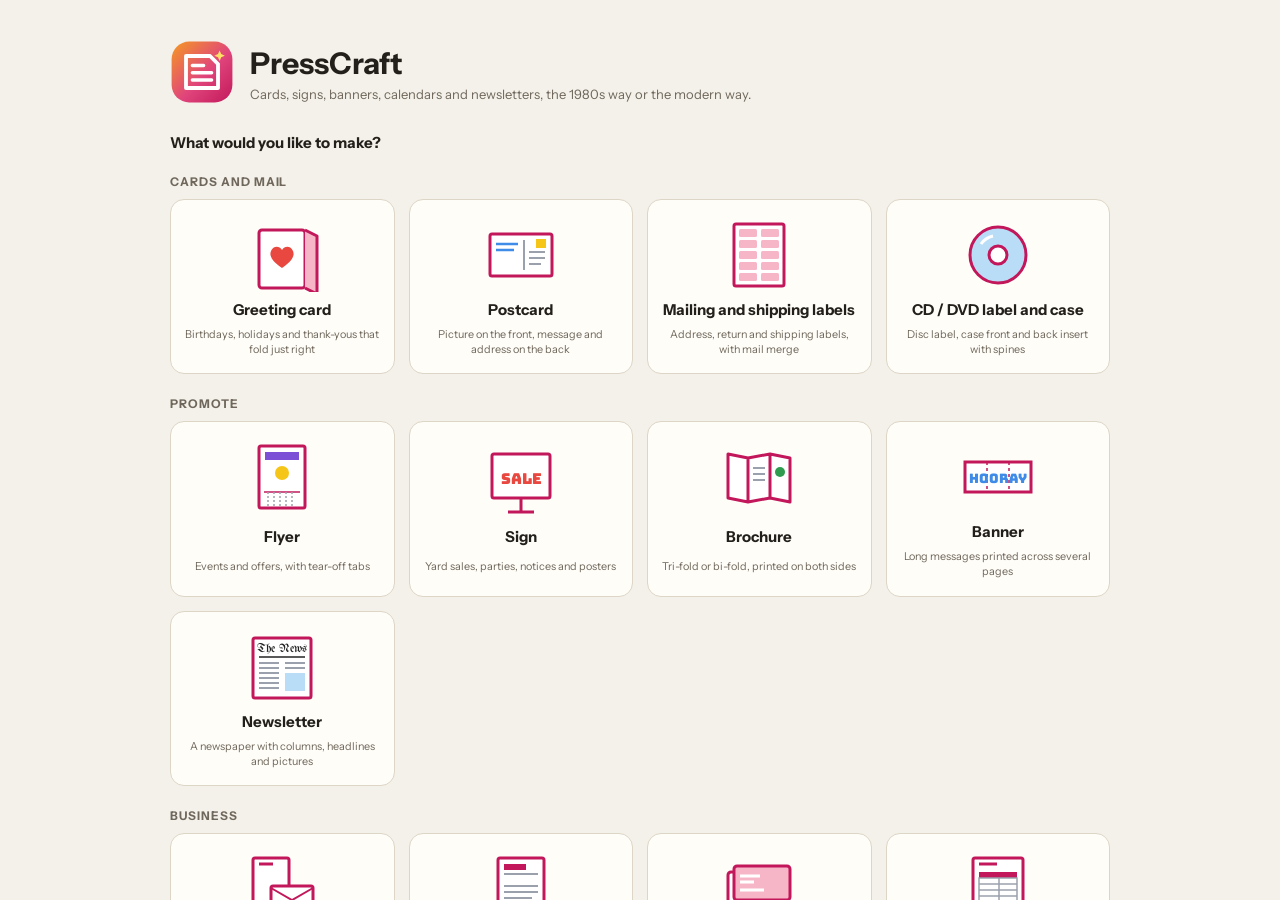
==== commit d131082a: "Symbols and emoji picker: dingbats, Noto symbols, Yarndings and emoji with search Co-Authored-By: Cl" ====
--- a/index.html
+++ b/index.html
@@ -16,7 +16,7 @@
         <button class="tab" data-tab="art" role="tab">Pictures</button>
         <button class="tab" data-tab="borders" role="tab">Borders</button>
         <button class="tab" data-tab="magic" role="tab">Magic</button>
-        <button class="tab" data-tab="dingbats" role="tab" title="Symbols you can colour and size like text">Dingbats</button>
+        <button class="tab" data-tab="dingbats" role="tab" title="Dingbats and emoji: symbols you can colour and size like text">Symbols</button>
       </div>
       <div class="tabbody" id="tab-pages"><div class="pages" id="pages"></div><div class="pages-tools" id="pages-tools"></div></div>
       <div class="tabbody" id="tab-art" hidden>
@@ -29,9 +29,7 @@
         <p class="hint pad">Click a border to put it around the page (one border per page; click another to change it).</p>
       </div>
       <div class="tabbody" id="tab-dingbats" hidden>
-        <div class="libtools"><select class="input" id="ding-cat" aria-label="Dingbat group"></select></div>
-        <div class="grid ding" id="ding-grid"></div>
-        <p class="hint pad">Click a symbol to put it on the page. It works like text: colour, size, gradient, shadow, outline and rotation.</p>
+        <div id="sym-panel" class="sym-panel"></div>
       </div>
       <div class="tabbody" id="tab-magic" hidden>
         <div class="magic-prev" id="magic-prev"></div>
@@ -122,6 +120,7 @@
 <script src="js/art.js"></script>
 <script src="fonts/fonts-list.js"></script>
 <script src="js/craft-fonts.js"></script>
+<script src="js/craft-symbols.js"></script>
 <script src="js/core.js"></script>
 <script src="js/output.js"></script>
 <script src="js/ui.js"></script>
--- a/fonts/fonts.css
+++ b/fonts/fonts.css
@@ -3770,6 +3770,15 @@
   src: url(Yarndings20Charted-400-latin.woff2) format('woff2');
   unicode-range: U+0000-00FF, U+0131, U+0152-0153, U+02BB-02BC, U+02C6, U+02DA, U+02DC, U+0304, U+0308, U+0329, U+2000-206F, U+20AC, U+2122, U+2191, U+2193, U+2212, U+2215, U+FEFF, U+FFFD;
 }
+/* Noto Sans Symbols 2 400 normal braille */
+@font-face {
+  font-family: 'Noto Sans Symbols 2';
+  font-style: normal;
+  font-weight: 400;
+  font-display: swap;
+  src: url(NotoSansSymbols2-400-braille.woff2) format('woff2');
+  unicode-range: U+2800-28FF;
+}
 /* Noto Sans Symbols 2 400 normal math */
 @font-face {
   font-family: 'Noto Sans Symbols 2';
@@ -3779,6 +3788,15 @@
   src: url(NotoSansSymbols2-400-math.woff2) format('woff2');
   unicode-range: U+0302-0303, U+0305, U+0307-0308, U+0310, U+0312, U+0315, U+031A, U+0326-0327, U+032C, U+032F-0330, U+0332-0333, U+0338, U+033A, U+0346, U+034D, U+0391-03A1, U+03A3-03A9, U+03B1-03C9, U+03D1, U+03D5-03D6, U+03F0-03F1, U+03F4-03F5, U+2016-2017, U+2034-2038, U+203C, U+2040, U+2043, U+2047, U+2050, U+2057, U+205F, U+2070-2071, U+2074-209F, U+20D0-20DC, U+20E1, U+20E5-20EF, U+2100-2112, U+2114-2115, U+2117-2121, U+2123-214F, U+2190, U+2192, U+2194-21AE, U+21B0-21E5, U+21F1-21F2, U+21F4-2211, U+2213-2214, U+2216-22FF, U+2308-230B, U+2310, U+2319, U+231C-2321, U+2336-237A, U+237C, U+2395, U+239B-23B7, U+23D0, U+23DC-23E1, U+2474-2475, U+25AF, U+25B3, U+25B7, U+25BD, U+25C1, U+25CA, U+25CC, U+25FB, U+266D-266F, U+27C0-27FF, U+2900-2AFF, U+2B0E-2B11, U+2B30-2B4C, U+2BFE, U+3030, U+FF5B, U+FF5D, U+1D400-1D7FF, U+1EE00-1EEFF;
 }
+/* Noto Sans Symbols 2 400 normal mayan-numerals */
+@font-face {
+  font-family: 'Noto Sans Symbols 2';
+  font-style: normal;
+  font-weight: 400;
+  font-display: swap;
+  src: url(NotoSansSymbols2-400-mayan-numerals.woff2) format('woff2');
+  unicode-range: U+1D2E0-1D2F3;
+}
 /* Noto Sans Symbols 2 400 normal symbols */
 @font-face {
   font-family: 'Noto Sans Symbols 2';
@@ -3806,3 +3824,201 @@
   src: url(NotoSansSymbols2-400-latin.woff2) format('woff2');
   unicode-range: U+0000-00FF, U+0131, U+0152-0153, U+02BB-02BC, U+02C6, U+02DA, U+02DC, U+0304, U+0308, U+0329, U+2000-206F, U+20AC, U+2122, U+2191, U+2193, U+2212, U+2215, U+FEFF, U+FFFD;
 }
+/* Noto Emoji 400 normal [0] */
+@font-face {
+  font-family: 'Noto Emoji';
+  font-style: normal;
+  font-weight: 400;
+  font-display: swap;
+  src: url(NotoEmoji-400-0.woff2) format('woff2');
+  unicode-range: U+1f1e6-1f1ff;
+}
+/* Noto Emoji 400 normal [1] */
+@font-face {
+  font-family: 'Noto Emoji';
+  font-style: normal;
+  font-weight: 400;
+  font-display: swap;
+  src: url(NotoEmoji-400-1.woff2) format('woff2');
+  unicode-range: U+200d, U+2620, U+26a7, U+fe0f, U+1f308, U+1f38c, U+1f3c1, U+1f3f3-1f3f4, U+1f6a9, U+e0062-e0063, U+e0065, U+e0067, U+e006c, U+e006e, U+e0073-e0074, U+e0077, U+e007f;
+}
+/* Noto Emoji 400 normal [2] */
+@font-face {
+  font-family: 'Noto Emoji';
+  font-style: normal;
+  font-weight: 400;
+  font-display: swap;
+  src: url(NotoEmoji-400-2.woff2) format('woff2');
+  unicode-range: U+23, U+2a, U+30-39, U+a9, U+ae, U+200d, U+203c, U+2049, U+20e3, U+2122, U+2139, U+2194-2199, U+21a9-21aa, U+23cf, U+23e9-23ef, U+23f8-23fa, U+24c2, U+25aa-25ab, U+25b6, U+25c0, U+25fb-25fe, U+2611, U+2622-2623, U+2626, U+262a, U+262e-262f, U+2638, U+2640, U+2642, U+2648-2653, U+2660, U+2663, U+2665-2666, U+2668, U+267b, U+267e-267f, U+2695, U+269b-269c, U+26a0, U+26a7, U+26aa-26ab, U+26ce, U+26d4, U+2705, U+2714, U+2716, U+271d, U+2721, U+2733-2734, U+2747, U+274c, U+274e, U+2753-2755, U+2757, U+2764, U+2795-2797, U+27a1, U+27b0, U+27bf, U+2934-2935, U+2b05-2b07, U+2b1b-2b1c, U+2b55, U+3030, U+303d, U+3297, U+3299, U+fe0f, U+1f170-1f171, U+1f17e-1f17f, U+1f18e, U+1f191-1f19a, U+1f201-1f202, U+1f21a, U+1f22f, U+1f232-1f23a, U+1f250-1f251, U+1f310, U+1f3a6, U+1f3b5-1f3b6, U+1f3bc, U+1f3e7, U+1f441, U+1f499-1f49c, U+1f49f-1f4a0, U+1f4ac-1f4ad, U+1f4b1-1f4b2, U+1f4b9, U+1f4db, U+1f4f2-1f4f6, U+1f500-1f507, U+1f515, U+1f518-1f524, U+1f52f-1f53d, U+1f549, U+1f54e, U+1f5a4, U+1f5e8, U+1f5ef, U+1f6ab, U+1f6ad-1f6b1, U+1f6b3, U+1f6b7-1f6bc, U+1f6be, U+1f6c2-1f6c5, U+1f6d0-1f6d1, U+1f6d7, U+1f6dc, U+1f7e0-1f7eb, U+1f7f0, U+1f90d-1f90e, U+1f9d1-1f9d2, U+1f9e1, U+1fa75-1fa77, U+1faaf;
+}
+/* Noto Emoji 400 normal [3] */
+@font-face {
+  font-family: 'Noto Emoji';
+  font-style: normal;
+  font-weight: 400;
+  font-display: swap;
+  src: url(NotoEmoji-400-3.woff2) format('woff2');
+  unicode-range: U+200d, U+231a-231b, U+2328, U+23f0-23f3, U+2602, U+260e, U+2692, U+2694, U+2696-2697, U+2699, U+26b0-26b1, U+26cf, U+26d1, U+26d3, U+2702, U+2709, U+270f, U+2712, U+fe0f, U+1f302, U+1f321, U+1f392-1f393, U+1f3a9, U+1f3bd, U+1f3ee, U+1f3f7, U+1f3fa, U+1f451-1f462, U+1f484, U+1f489-1f48a, U+1f48c-1f48e, U+1f4a1, U+1f4a3, U+1f4a5, U+1f4b0, U+1f4b3-1f4b8, U+1f4bb-1f4da, U+1f4dc-1f4f1, U+1f4ff, U+1f508-1f514, U+1f516-1f517, U+1f526-1f529, U+1f52c-1f52e, U+1f550-1f567, U+1f56f-1f570, U+1f576, U+1f587, U+1f58a-1f58d, U+1f5a5, U+1f5a8, U+1f5b1-1f5b2, U+1f5c2-1f5c4, U+1f5d1-1f5d3, U+1f5dc-1f5de, U+1f5e1, U+1f5f3, U+1f6aa, U+1f6ac, U+1f6bd, U+1f6bf, U+1f6c1, U+1f6cb, U+1f6cd-1f6cf, U+1f6d2, U+1f6e0-1f6e1, U+1f6f0, U+1f97b-1f97f, U+1f9af, U+1f9ba, U+1f9e2-1f9e6, U+1f9ea-1f9ec, U+1f9ee-1f9f4, U+1f9f7-1f9ff, U+1fa71-1fa74, U+1fa79-1fa7b, U+1fa86, U+1fa8e-1fa8f, U+1fa91-1fa93, U+1fa96, U+1fa99-1faa0, U+1faa2-1faa7, U+1faaa-1faae;
+}
+/* Noto Emoji 400 normal [4] */
+@font-face {
+  font-family: 'Noto Emoji';
+  font-style: normal;
+  font-weight: 400;
+  font-display: swap;
+  src: url(NotoEmoji-400-4.woff2) format('woff2');
+  unicode-range: U+265f, U+26bd-26be, U+26f3, U+26f8, U+fe0f, U+1f004, U+1f0cf, U+1f380-1f384, U+1f386-1f38b, U+1f38d-1f391, U+1f396-1f397, U+1f399-1f39b, U+1f39e-1f39f, U+1f3a3-1f3a5, U+1f3a7-1f3a9, U+1f3ab-1f3b4, U+1f3b7-1f3bb, U+1f3bd-1f3c0, U+1f3c5-1f3c6, U+1f3c8-1f3c9, U+1f3cf-1f3d3, U+1f3f8-1f3f9, U+1f47e, U+1f4e2, U+1f4f7-1f4fd, U+1f52b, U+1f579, U+1f58c-1f58d, U+1f5bc, U+1f6f7, U+1f6f9, U+1f6fc, U+1f93f, U+1f941, U+1f945, U+1f947-1f94f, U+1f9e7-1f9e9, U+1f9f5-1f9f6, U+1fa70-1fa71, U+1fa80-1fa81, U+1fa83-1fa85, U+1fa87-1fa8a, U+1fa94-1fa95, U+1fa97-1fa98, U+1faa1, U+1faa9, U+1fadf;
+}
+/* Noto Emoji 400 normal [5] */
+@font-face {
+  font-family: 'Noto Emoji';
+  font-style: normal;
+  font-weight: 400;
+  font-display: swap;
+  src: url(NotoEmoji-400-5.woff2) format('woff2');
+  unicode-range: U+2693, U+26e9-26ea, U+26f1-26f2, U+26f4-26f5, U+26fa, U+26fd, U+2708, U+fe0f, U+1f301, U+1f303, U+1f306-1f307, U+1f309, U+1f310, U+1f3a0-1f3a2, U+1f3aa, U+1f3cd-1f3ce, U+1f3d5, U+1f3d7-1f3db, U+1f3df-1f3e6, U+1f3e8-1f3ed, U+1f3ef-1f3f0, U+1f488, U+1f492, U+1f4ba, U+1f54b-1f54d, U+1f5fa-1f5ff, U+1f680-1f6a2, U+1f6a4-1f6a8, U+1f6b2, U+1f6d1, U+1f6d5-1f6d6, U+1f6dd-1f6df, U+1f6e2-1f6e5, U+1f6e9, U+1f6eb-1f6ec, U+1f6f3-1f6f6, U+1f6f8, U+1f6fa-1f6fb, U+1f9bc-1f9bd, U+1f9ed, U+1f9f3, U+1fa7c;
+}
+/* Noto Emoji 400 normal [6] */
+@font-face {
+  font-family: 'Noto Emoji';
+  font-style: normal;
+  font-weight: 400;
+  font-display: swap;
+  src: url(NotoEmoji-400-6.woff2) format('woff2');
+  unicode-range: U+200d, U+2615, U+fe0f, U+1f32d-1f330, U+1f336, U+1f33d, U+1f344-1f37f, U+1f382, U+1f52a, U+1f7e9, U+1f7eb, U+1f942-1f944, U+1f950-1f96f, U+1f99e, U+1f9aa, U+1f9c0-1f9cb, U+1fad0-1fadc;
+}
+/* Noto Emoji 400 normal [7] */
+@font-face {
+  font-family: 'Noto Emoji';
+  font-style: normal;
+  font-weight: 400;
+  font-display: swap;
+  src: url(NotoEmoji-400-7.woff2) format('woff2');
+  unicode-range: U+200d, U+2600-2601, U+2603-2604, U+2614, U+2618, U+26a1, U+26c4-26c5, U+26c8, U+26f0, U+2728, U+2744, U+2b1b, U+2b50, U+fe0f, U+1f300, U+1f304-1f305, U+1f308, U+1f30a-1f30f, U+1f311-1f321, U+1f324-1f32c, U+1f331-1f335, U+1f337-1f33c, U+1f33e-1f344, U+1f3d4, U+1f3d6, U+1f3dc-1f3de, U+1f3f5, U+1f400-1f43f, U+1f490, U+1f4a7, U+1f4ae, U+1f525, U+1f54a, U+1f573, U+1f577-1f578, U+1f648-1f64a, U+1f6d8, U+1f940, U+1f980-1f9ae, U+1f9ba, U+1fa90, U+1faa8, U+1fab0-1fabf, U+1facd-1facf, U+1fae7;
+}
+/* Noto Emoji 400 normal [8] */
+@font-face {
+  font-family: 'Noto Emoji';
+  font-style: normal;
+  font-weight: 400;
+  font-display: swap;
+  src: url(NotoEmoji-400-8.woff2) format('woff2');
+  unicode-range: U+200d, U+2640, U+2642, U+2695-2696, U+26f7, U+26f9, U+2708, U+2764, U+27a1, U+fe0f, U+1f33e, U+1f373, U+1f37c, U+1f384-1f385, U+1f393, U+1f3a4, U+1f3a8, U+1f3c2-1f3c4, U+1f3c7, U+1f3ca-1f3cc, U+1f3eb, U+1f3ed, U+1f3fb-1f3ff, U+1f430, U+1f466-1f469, U+1f46b-1f478, U+1f47c, U+1f481-1f483, U+1f486-1f487, U+1f48b, U+1f48f, U+1f491, U+1f4bb-1f4bc, U+1f527, U+1f52c, U+1f574-1f575, U+1f57a, U+1f645-1f647, U+1f64b, U+1f64d-1f64e, U+1f680, U+1f692, U+1f6a3, U+1f6b4-1f6b6, U+1f6c0, U+1f6cc, U+1f91d, U+1f926, U+1f930-1f931, U+1f934-1f93a, U+1f93c-1f93e, U+1f977, U+1f9af-1f9b3, U+1f9b8-1f9b9, U+1f9bc-1f9bd, U+1f9cc-1f9cf, U+1f9d1-1f9df, U+1fa70, U+1fa82, U+1fac3-1fac5, U+1fac8, U+1faef;
+}
+/* Noto Emoji 400 normal [9] */
+@font-face {
+  font-family: 'Noto Emoji';
+  font-style: normal;
+  font-weight: 400;
+  font-display: swap;
+  src: url(NotoEmoji-400-9.woff2) format('woff2');
+  unicode-range: U+200d, U+2194-2195, U+2603, U+261d, U+2620, U+2639-263a, U+2665, U+26a1, U+26c4, U+270a-270d, U+2728, U+2763-2764, U+2b50, U+fe0f, U+1f31a-1f31f, U+1f32b, U+1f389-1f38a, U+1f3fb-1f3ff, U+1f440-1f450, U+1f463-1f465, U+1f479-1f47b, U+1f47d-1f480, U+1f485, U+1f48b-1f48c, U+1f493-1f49f, U+1f4a2, U+1f4a4-1f4a6, U+1f4a8-1f4ab, U+1f4af, U+1f525, U+1f573, U+1f590, U+1f595-1f596, U+1f5a4, U+1f5e3, U+1f600-1f644, U+1f648-1f64a, U+1f64c, U+1f64f, U+1f90c-1f925, U+1f927-1f92f, U+1f932-1f933, U+1f970-1f976, U+1f978-1f97a, U+1f9a0, U+1f9b4-1f9b7, U+1f9bb, U+1f9be-1f9bf, U+1f9d0, U+1f9e0-1f9e1, U+1fa75-1fa79, U+1fac0-1fac2, U+1fac6, U+1fae0-1fae6, U+1fae8-1faea, U+1faef-1fafa;
+}
+/* Noto Emoji 400 normal [10] */
+@font-face {
+  font-family: 'Noto Emoji';
+  font-style: normal;
+  font-weight: 400;
+  font-display: swap;
+  src: url(NotoEmoji-400-10.woff2) format('woff2');
+  unicode-range: U+1f6d9, U+1fa8b-1fa8d, U+1facc, U+1fadd, U+1faeb;
+}
+/* Noto Emoji 700 normal [11] */
+@font-face {
+  font-family: 'Noto Emoji';
+  font-style: normal;
+  font-weight: 700;
+  font-display: swap;
+  src: url(NotoEmoji-400-0.woff2) format('woff2');
+  unicode-range: U+1f1e6-1f1ff;
+}
+/* Noto Emoji 700 normal [12] */
+@font-face {
+  font-family: 'Noto Emoji';
+  font-style: normal;
+  font-weight: 700;
+  font-display: swap;
+  src: url(NotoEmoji-400-1.woff2) format('woff2');
+  unicode-range: U+200d, U+2620, U+26a7, U+fe0f, U+1f308, U+1f38c, U+1f3c1, U+1f3f3-1f3f4, U+1f6a9, U+e0062-e0063, U+e0065, U+e0067, U+e006c, U+e006e, U+e0073-e0074, U+e0077, U+e007f;
+}
+/* Noto Emoji 700 normal [13] */
+@font-face {
+  font-family: 'Noto Emoji';
+  font-style: normal;
+  font-weight: 700;
+  font-display: swap;
+  src: url(NotoEmoji-400-2.woff2) format('woff2');
+  unicode-range: U+23, U+2a, U+30-39, U+a9, U+ae, U+200d, U+203c, U+2049, U+20e3, U+2122, U+2139, U+2194-2199, U+21a9-21aa, U+23cf, U+23e9-23ef, U+23f8-23fa, U+24c2, U+25aa-25ab, U+25b6, U+25c0, U+25fb-25fe, U+2611, U+2622-2623, U+2626, U+262a, U+262e-262f, U+2638, U+2640, U+2642, U+2648-2653, U+2660, U+2663, U+2665-2666, U+2668, U+267b, U+267e-267f, U+2695, U+269b-269c, U+26a0, U+26a7, U+26aa-26ab, U+26ce, U+26d4, U+2705, U+2714, U+2716, U+271d, U+2721, U+2733-2734, U+2747, U+274c, U+274e, U+2753-2755, U+2757, U+2764, U+2795-2797, U+27a1, U+27b0, U+27bf, U+2934-2935, U+2b05-2b07, U+2b1b-2b1c, U+2b55, U+3030, U+303d, U+3297, U+3299, U+fe0f, U+1f170-1f171, U+1f17e-1f17f, U+1f18e, U+1f191-1f19a, U+1f201-1f202, U+1f21a, U+1f22f, U+1f232-1f23a, U+1f250-1f251, U+1f310, U+1f3a6, U+1f3b5-1f3b6, U+1f3bc, U+1f3e7, U+1f441, U+1f499-1f49c, U+1f49f-1f4a0, U+1f4ac-1f4ad, U+1f4b1-1f4b2, U+1f4b9, U+1f4db, U+1f4f2-1f4f6, U+1f500-1f507, U+1f515, U+1f518-1f524, U+1f52f-1f53d, U+1f549, U+1f54e, U+1f5a4, U+1f5e8, U+1f5ef, U+1f6ab, U+1f6ad-1f6b1, U+1f6b3, U+1f6b7-1f6bc, U+1f6be, U+1f6c2-1f6c5, U+1f6d0-1f6d1, U+1f6d7, U+1f6dc, U+1f7e0-1f7eb, U+1f7f0, U+1f90d-1f90e, U+1f9d1-1f9d2, U+1f9e1, U+1fa75-1fa77, U+1faaf;
+}
+/* Noto Emoji 700 normal [14] */
+@font-face {
+  font-family: 'Noto Emoji';
+  font-style: normal;
+  font-weight: 700;
+  font-display: swap;
+  src: url(NotoEmoji-400-3.woff2) format('woff2');
+  unicode-range: U+200d, U+231a-231b, U+2328, U+23f0-23f3, U+2602, U+260e, U+2692, U+2694, U+2696-2697, U+2699, U+26b0-26b1, U+26cf, U+26d1, U+26d3, U+2702, U+2709, U+270f, U+2712, U+fe0f, U+1f302, U+1f321, U+1f392-1f393, U+1f3a9, U+1f3bd, U+1f3ee, U+1f3f7, U+1f3fa, U+1f451-1f462, U+1f484, U+1f489-1f48a, U+1f48c-1f48e, U+1f4a1, U+1f4a3, U+1f4a5, U+1f4b0, U+1f4b3-1f4b8, U+1f4bb-1f4da, U+1f4dc-1f4f1, U+1f4ff, U+1f508-1f514, U+1f516-1f517, U+1f526-1f529, U+1f52c-1f52e, U+1f550-1f567, U+1f56f-1f570, U+1f576, U+1f587, U+1f58a-1f58d, U+1f5a5, U+1f5a8, U+1f5b1-1f5b2, U+1f5c2-1f5c4, U+1f5d1-1f5d3, U+1f5dc-1f5de, U+1f5e1, U+1f5f3, U+1f6aa, U+1f6ac, U+1f6bd, U+1f6bf, U+1f6c1, U+1f6cb, U+1f6cd-1f6cf, U+1f6d2, U+1f6e0-1f6e1, U+1f6f0, U+1f97b-1f97f, U+1f9af, U+1f9ba, U+1f9e2-1f9e6, U+1f9ea-1f9ec, U+1f9ee-1f9f4, U+1f9f7-1f9ff, U+1fa71-1fa74, U+1fa79-1fa7b, U+1fa86, U+1fa8e-1fa8f, U+1fa91-1fa93, U+1fa96, U+1fa99-1faa0, U+1faa2-1faa7, U+1faaa-1faae;
+}
+/* Noto Emoji 700 normal [15] */
+@font-face {
+  font-family: 'Noto Emoji';
+  font-style: normal;
+  font-weight: 700;
+  font-display: swap;
+  src: url(NotoEmoji-400-4.woff2) format('woff2');
+  unicode-range: U+265f, U+26bd-26be, U+26f3, U+26f8, U+fe0f, U+1f004, U+1f0cf, U+1f380-1f384, U+1f386-1f38b, U+1f38d-1f391, U+1f396-1f397, U+1f399-1f39b, U+1f39e-1f39f, U+1f3a3-1f3a5, U+1f3a7-1f3a9, U+1f3ab-1f3b4, U+1f3b7-1f3bb, U+1f3bd-1f3c0, U+1f3c5-1f3c6, U+1f3c8-1f3c9, U+1f3cf-1f3d3, U+1f3f8-1f3f9, U+1f47e, U+1f4e2, U+1f4f7-1f4fd, U+1f52b, U+1f579, U+1f58c-1f58d, U+1f5bc, U+1f6f7, U+1f6f9, U+1f6fc, U+1f93f, U+1f941, U+1f945, U+1f947-1f94f, U+1f9e7-1f9e9, U+1f9f5-1f9f6, U+1fa70-1fa71, U+1fa80-1fa81, U+1fa83-1fa85, U+1fa87-1fa8a, U+1fa94-1fa95, U+1fa97-1fa98, U+1faa1, U+1faa9, U+1fadf;
+}
+/* Noto Emoji 700 normal [16] */
+@font-face {
+  font-family: 'Noto Emoji';
+  font-style: normal;
+  font-weight: 700;
+  font-display: swap;
+  src: url(NotoEmoji-400-5.woff2) format('woff2');
+  unicode-range: U+2693, U+26e9-26ea, U+26f1-26f2, U+26f4-26f5, U+26fa, U+26fd, U+2708, U+fe0f, U+1f301, U+1f303, U+1f306-1f307, U+1f309, U+1f310, U+1f3a0-1f3a2, U+1f3aa, U+1f3cd-1f3ce, U+1f3d5, U+1f3d7-1f3db, U+1f3df-1f3e6, U+1f3e8-1f3ed, U+1f3ef-1f3f0, U+1f488, U+1f492, U+1f4ba, U+1f54b-1f54d, U+1f5fa-1f5ff, U+1f680-1f6a2, U+1f6a4-1f6a8, U+1f6b2, U+1f6d1, U+1f6d5-1f6d6, U+1f6dd-1f6df, U+1f6e2-1f6e5, U+1f6e9, U+1f6eb-1f6ec, U+1f6f3-1f6f6, U+1f6f8, U+1f6fa-1f6fb, U+1f9bc-1f9bd, U+1f9ed, U+1f9f3, U+1fa7c;
+}
+/* Noto Emoji 700 normal [17] */
+@font-face {
+  font-family: 'Noto Emoji';
+  font-style: normal;
+  font-weight: 700;
+  font-display: swap;
+  src: url(NotoEmoji-400-6.woff2) format('woff2');
+  unicode-range: U+200d, U+2615, U+fe0f, U+1f32d-1f330, U+1f336, U+1f33d, U+1f344-1f37f, U+1f382, U+1f52a, U+1f7e9, U+1f7eb, U+1f942-1f944, U+1f950-1f96f, U+1f99e, U+1f9aa, U+1f9c0-1f9cb, U+1fad0-1fadc;
+}
+/* Noto Emoji 700 normal [18] */
+@font-face {
+  font-family: 'Noto Emoji';
+  font-style: normal;
+  font-weight: 700;
+  font-display: swap;
+  src: url(NotoEmoji-400-7.woff2) format('woff2');
+  unicode-range: U+200d, U+2600-2601, U+2603-2604, U+2614, U+2618, U+26a1, U+26c4-26c5, U+26c8, U+26f0, U+2728, U+2744, U+2b1b, U+2b50, U+fe0f, U+1f300, U+1f304-1f305, U+1f308, U+1f30a-1f30f, U+1f311-1f321, U+1f324-1f32c, U+1f331-1f335, U+1f337-1f33c, U+1f33e-1f344, U+1f3d4, U+1f3d6, U+1f3dc-1f3de, U+1f3f5, U+1f400-1f43f, U+1f490, U+1f4a7, U+1f4ae, U+1f525, U+1f54a, U+1f573, U+1f577-1f578, U+1f648-1f64a, U+1f6d8, U+1f940, U+1f980-1f9ae, U+1f9ba, U+1fa90, U+1faa8, U+1fab0-1fabf, U+1facd-1facf, U+1fae7;
+}
+/* Noto Emoji 700 normal [19] */
+@font-face {
+  font-family: 'Noto Emoji';
+  font-style: normal;
+  font-weight: 700;
+  font-display: swap;
+  src: url(NotoEmoji-400-8.woff2) format('woff2');
+  unicode-range: U+200d, U+2640, U+2642, U+2695-2696, U+26f7, U+26f9, U+2708, U+2764, U+27a1, U+fe0f, U+1f33e, U+1f373, U+1f37c, U+1f384-1f385, U+1f393, U+1f3a4, U+1f3a8, U+1f3c2-1f3c4, U+1f3c7, U+1f3ca-1f3cc, U+1f3eb, U+1f3ed, U+1f3fb-1f3ff, U+1f430, U+1f466-1f469, U+1f46b-1f478, U+1f47c, U+1f481-1f483, U+1f486-1f487, U+1f48b, U+1f48f, U+1f491, U+1f4bb-1f4bc, U+1f527, U+1f52c, U+1f574-1f575, U+1f57a, U+1f645-1f647, U+1f64b, U+1f64d-1f64e, U+1f680, U+1f692, U+1f6a3, U+1f6b4-1f6b6, U+1f6c0, U+1f6cc, U+1f91d, U+1f926, U+1f930-1f931, U+1f934-1f93a, U+1f93c-1f93e, U+1f977, U+1f9af-1f9b3, U+1f9b8-1f9b9, U+1f9bc-1f9bd, U+1f9cc-1f9cf, U+1f9d1-1f9df, U+1fa70, U+1fa82, U+1fac3-1fac5, U+1fac8, U+1faef;
+}
+/* Noto Emoji 700 normal [20] */
+@font-face {
+  font-family: 'Noto Emoji';
+  font-style: normal;
+  font-weight: 700;
+  font-display: swap;
+  src: url(NotoEmoji-400-9.woff2) format('woff2');
+  unicode-range: U+200d, U+2194-2195, U+2603, U+261d, U+2620, U+2639-263a, U+2665, U+26a1, U+26c4, U+270a-270d, U+2728, U+2763-2764, U+2b50, U+fe0f, U+1f31a-1f31f, U+1f32b, U+1f389-1f38a, U+1f3fb-1f3ff, U+1f440-1f450, U+1f463-1f465, U+1f479-1f47b, U+1f47d-1f480, U+1f485, U+1f48b-1f48c, U+1f493-1f49f, U+1f4a2, U+1f4a4-1f4a6, U+1f4a8-1f4ab, U+1f4af, U+1f525, U+1f573, U+1f590, U+1f595-1f596, U+1f5a4, U+1f5e3, U+1f600-1f644, U+1f648-1f64a, U+1f64c, U+1f64f, U+1f90c-1f925, U+1f927-1f92f, U+1f932-1f933, U+1f970-1f976, U+1f978-1f97a, U+1f9a0, U+1f9b4-1f9b7, U+1f9bb, U+1f9be-1f9bf, U+1f9d0, U+1f9e0-1f9e1, U+1fa75-1fa79, U+1fac0-1fac2, U+1fac6, U+1fae0-1fae6, U+1fae8-1faea, U+1faef-1fafa;
+}
+/* Noto Emoji 700 normal [21] */
+@font-face {
+  font-family: 'Noto Emoji';
+  font-style: normal;
+  font-weight: 700;
+  font-display: swap;
+  src: url(NotoEmoji-400-10.woff2) format('woff2');
+  unicode-range: U+1f6d9, U+1fa8b-1fa8d, U+1facc, U+1fadd, U+1faeb;
+}
--- a/css/presscraft.css
+++ b/css/presscraft.css
@@ -159,3 +159,7 @@
 .grid.ding button { font-size: 24px; line-height: 1; font-family: 'Segoe UI Symbol', 'Noto Sans Symbols 2', 'Noto Sans Symbols', 'Apple Symbols', 'DejaVu Sans', sans-serif; color: #222; }
 /* button rows wrap instead of widening the side panel (fill pickers have five choices) */
 .seg { flex-wrap: wrap; } .seg .btn { min-width: 0; flex: 1 1 auto; white-space: nowrap; } .side.right { overflow-x: hidden; }
+
+/* Symbols tab: the dingbat and emoji picker fills the panel */
+#tab-dingbats:not([hidden]) { display: flex; flex-direction: column; min-height: 0; height: 100%; }
+.sym-panel { flex: 1; min-height: 0; display: flex; flex-direction: column; padding: 8px; }
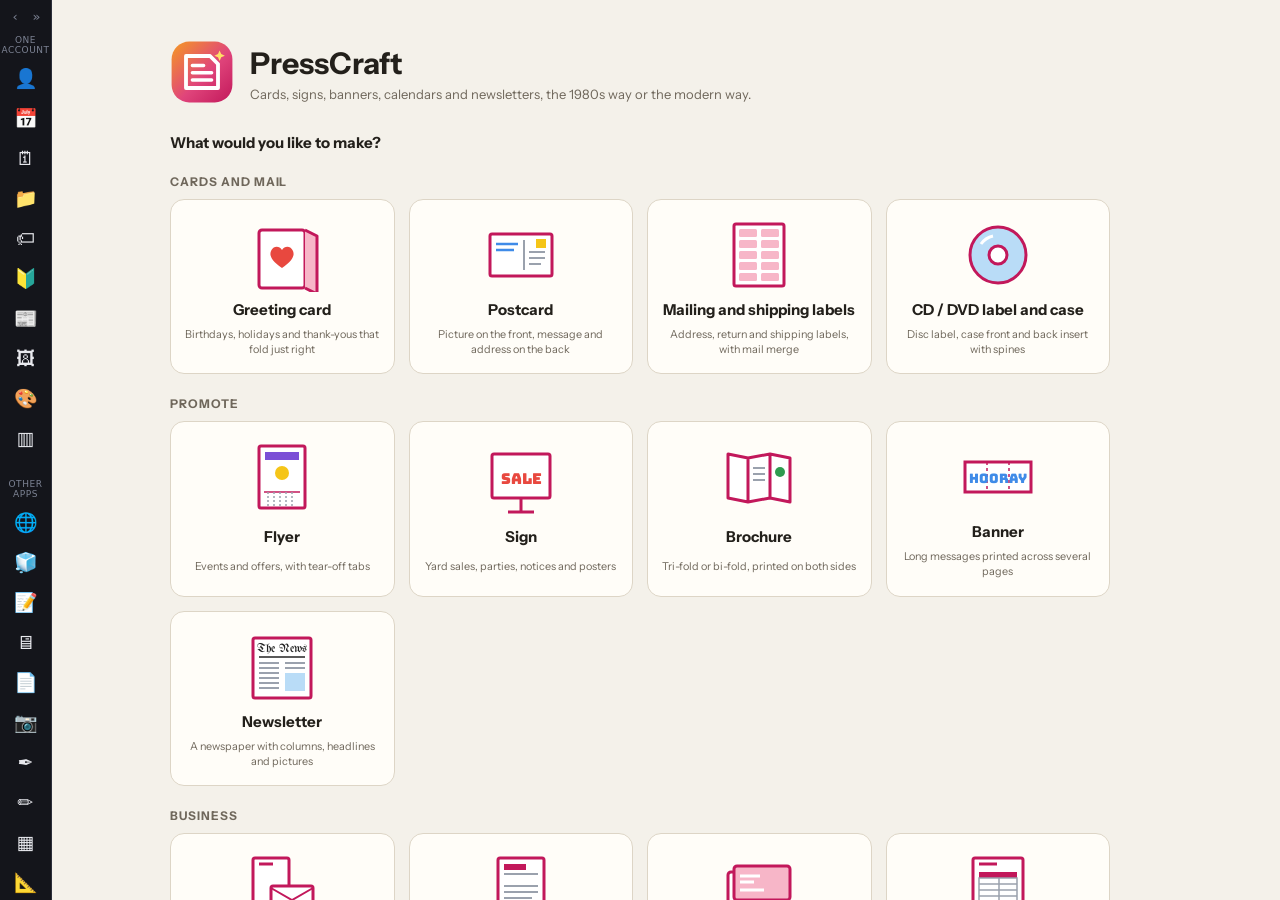
==== commit cdb3042d: "One account: login, apps bar, Save to / Open from My files, Keep in My pictures (the page, or the pr" ====
--- a/index.html
+++ b/index.html
@@ -117,10 +117,20 @@
 
 <script src="lib/fabric.min.js"></script>
 <script src="js/craft-titlebar.js"></script>
+<script src="js/craft-keys.js"></script>
+<script src="js/craft-crypto.js"></script>
+<script src="js/craft-account.js"></script>
+<script src="js/craft-rail.js"></script>
+<script src="js/craft-files.js"></script>
+<script src="js/clipart-picker.js"></script>
+<script src="lib/bwip-js-min.js"></script>
+<script src="lib/qrcode.min.js"></script>
+<script src="js/craft-barcode.js"></script>
 <script src="js/art.js"></script>
 <script src="fonts/fonts-list.js"></script>
 <script src="js/craft-fonts.js"></script>
 <script src="js/craft-symbols.js"></script>
+<script src="js/colours.js"></script>
 <script src="js/core.js"></script>
 <script src="js/output.js"></script>
 <script src="js/ui.js"></script>
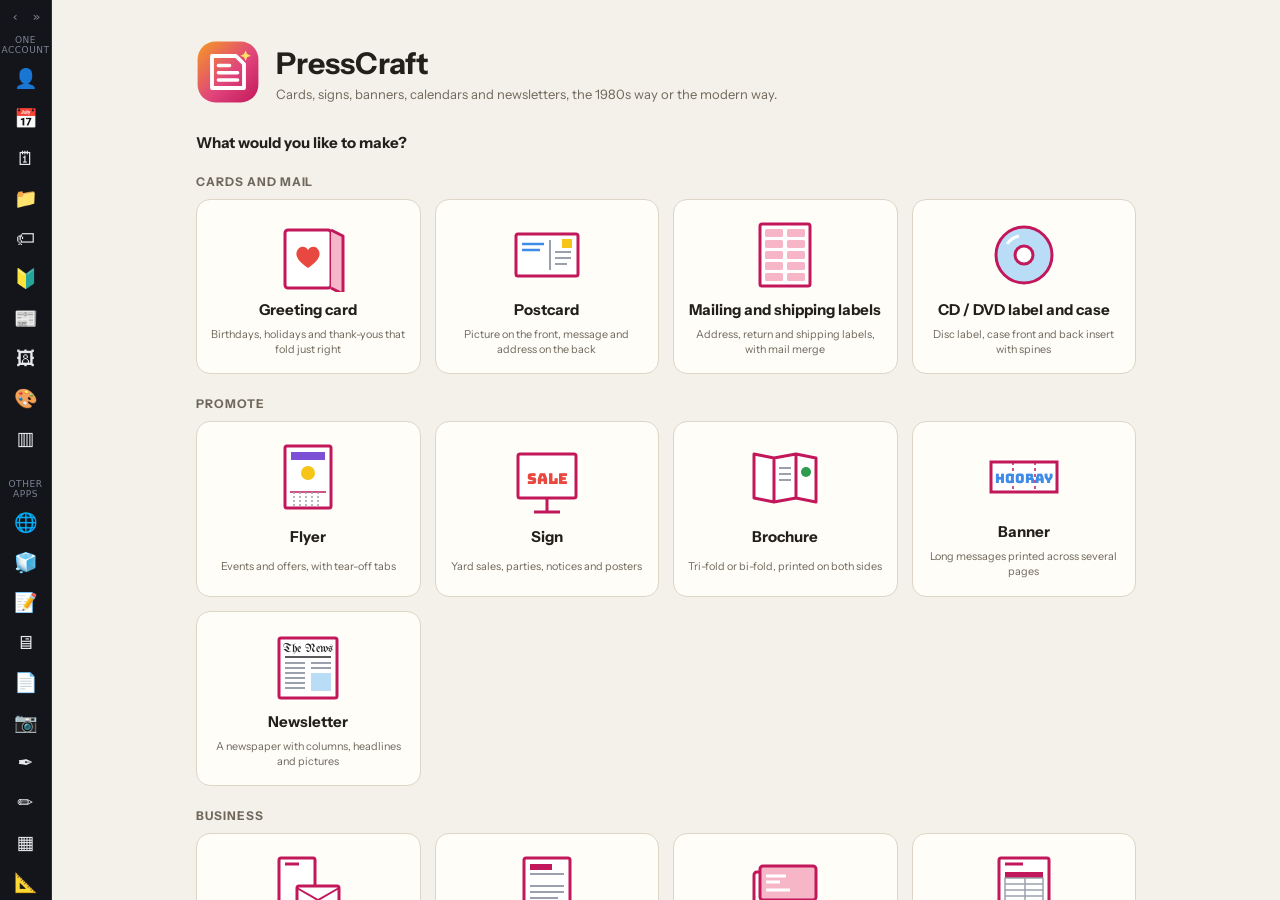
==== commit de81c93f: "PressCraft 0.3: the Border designer (own copy of ShiftCraft's: pictures, clip art, themes; put on th" ====
--- a/index.html
+++ b/index.html
@@ -21,10 +21,12 @@
       <div class="tabbody" id="tab-pages"><div class="pages" id="pages"></div><div class="pages-tools" id="pages-tools"></div></div>
       <div class="tabbody" id="tab-art" hidden>
         <div class="libtools"><input class="input" id="art-search" type="search" placeholder="Search pictures" aria-label="Search pictures"><select class="input" id="art-cat" aria-label="Category"></select></div>
+        <div class="libmore"><button type="button" class="btn outline sm" id="art-library" title="The clip-art library: the clip-art server, this browser’s pictures and My pictures (every Craft app)">Clip-art library…</button><button type="button" class="btn outline sm" id="art-mine" title="Pictures you kept from any Craft app">My pictures…</button><button type="button" class="btn outline sm" id="art-file" title="A picture file from this computer">Picture file…</button></div>
         <div class="grid" id="art-grid"></div>
-        <p class="hint pad">Click a picture to put it on the page. All pictures are original PressCraft artwork.</p>
+        <p class="hint pad">Click a picture to put it on the page. All pictures here are original Craft artwork; the clip-art library has many more.</p>
       </div>
       <div class="tabbody" id="tab-borders" hidden>
+        <div class="myb" id="my-borders"></div>
         <div class="grid borders" id="border-grid"></div>
         <p class="hint pad">Click a border to put it around the page (one border per page; click another to change it).</p>
       </div>
@@ -126,6 +128,8 @@
 <script src="lib/bwip-js-min.js"></script>
 <script src="lib/qrcode.min.js"></script>
 <script src="js/craft-barcode.js"></script>
+<script src="js/border-lab.js"></script>
+<script src="js/words.js"></script>
 <script src="js/art.js"></script>
 <script src="fonts/fonts-list.js"></script>
 <script src="js/craft-fonts.js"></script>
--- a/css/presscraft.css
+++ b/css/presscraft.css
@@ -163,3 +163,34 @@
 /* Symbols tab: the dingbat and emoji picker fills the panel */
 #tab-dingbats:not([hidden]) { display: flex; flex-direction: column; min-height: 0; height: 100%; }
 .sym-panel { flex: 1; min-height: 0; display: flex; flex-direction: column; padding: 8px; }
+
+/* the Borders tab: your own borders from the Border designer */
+.myb { padding: 8px 10px 4px; border-bottom: 1px solid var(--line); }
+.myb .myb-go { width: 100%; display: flex; align-items: center; gap: 8px; justify-content: center; padding: 8px 10px; border-radius: 8px; border: 1px solid var(--accent); background: color-mix(in srgb, var(--accent) 14%, transparent); color: var(--fg); font: inherit; font-weight: 600; cursor: pointer; }
+.myb .myb-go:hover { background: var(--accent); color: #fff; }
+.myb .myb-list { display: grid; grid-template-columns: repeat(auto-fill, minmax(70px, 1fr)); gap: 6px; margin: 8px 0 4px; }
+.myb .myb-list button { display: grid; gap: 2px; padding: 4px; border: 1px solid var(--line); border-radius: 7px; background: var(--panel-2); color: var(--fg); font: 11px/1.2 inherit; cursor: pointer; text-align: center; }
+.myb .myb-list button:hover { border-color: var(--accent); }
+.myb .myb-list .th { display: block; aspect-ratio: 8.5 / 11; background: #fff; border-radius: 4px; overflow: hidden; }
+.myb .myb-list .th svg { width: 100%; height: 100%; display: block; }
+.myb .myb-list span.nm { overflow: hidden; text-overflow: ellipsis; white-space: nowrap; }
+.myb .hint { margin: 6px 0 2px; }
+/* the Border designer, over the app */
+.bl-back { position: fixed; inset: 0; z-index: 3000; display: grid; grid-template-rows: auto minmax(0, 1fr); background: var(--bg); }
+.bl-back header { display: flex; align-items: center; gap: 10px; padding: 6px 10px; background: var(--panel); border-bottom: 1px solid var(--line); }
+.bl-back header b { flex: 1; }
+.bl-back header button { padding: 5px 12px; border-radius: 7px; border: 1px solid var(--line); background: var(--panel-2); color: var(--fg); font: inherit; cursor: pointer; }
+.bl-back header button.main { background: var(--accent); border-color: var(--accent); color: #fff; }
+.bl-back iframe { width: 100%; height: 100%; border: 0; background: #fff; }
+html.craft-railed .bl-back { left: var(--craft-rail, 0px); }
+
+.libmore { display: flex; flex-wrap: wrap; gap: 6px; padding: 0 10px 8px; }
+.libmore .btn { flex: 1 1 auto; }
+
+/* Words for it */
+.pw-top { display: flex; flex-wrap: wrap; gap: 8px 14px; align-items: center; margin: 0 0 6px; }
+.pw-top label { display: flex; gap: 8px; align-items: center; font-weight: 600; }
+.pw-g { margin: 12px 0 6px; font-size: 12px; text-transform: uppercase; letter-spacing: .05em; color: var(--muted, #8a8f9c); }
+.pw-list { display: flex; flex-wrap: wrap; gap: 6px; }
+.pw-list button { padding: 6px 10px; border-radius: 8px; border: 1px solid var(--line); background: var(--panel-2); color: var(--fg); font: inherit; text-align: left; cursor: pointer; max-width: 100%; }
+.pw-list button:hover { border-color: var(--accent); background: color-mix(in srgb, var(--accent) 16%, var(--panel-2)); }
